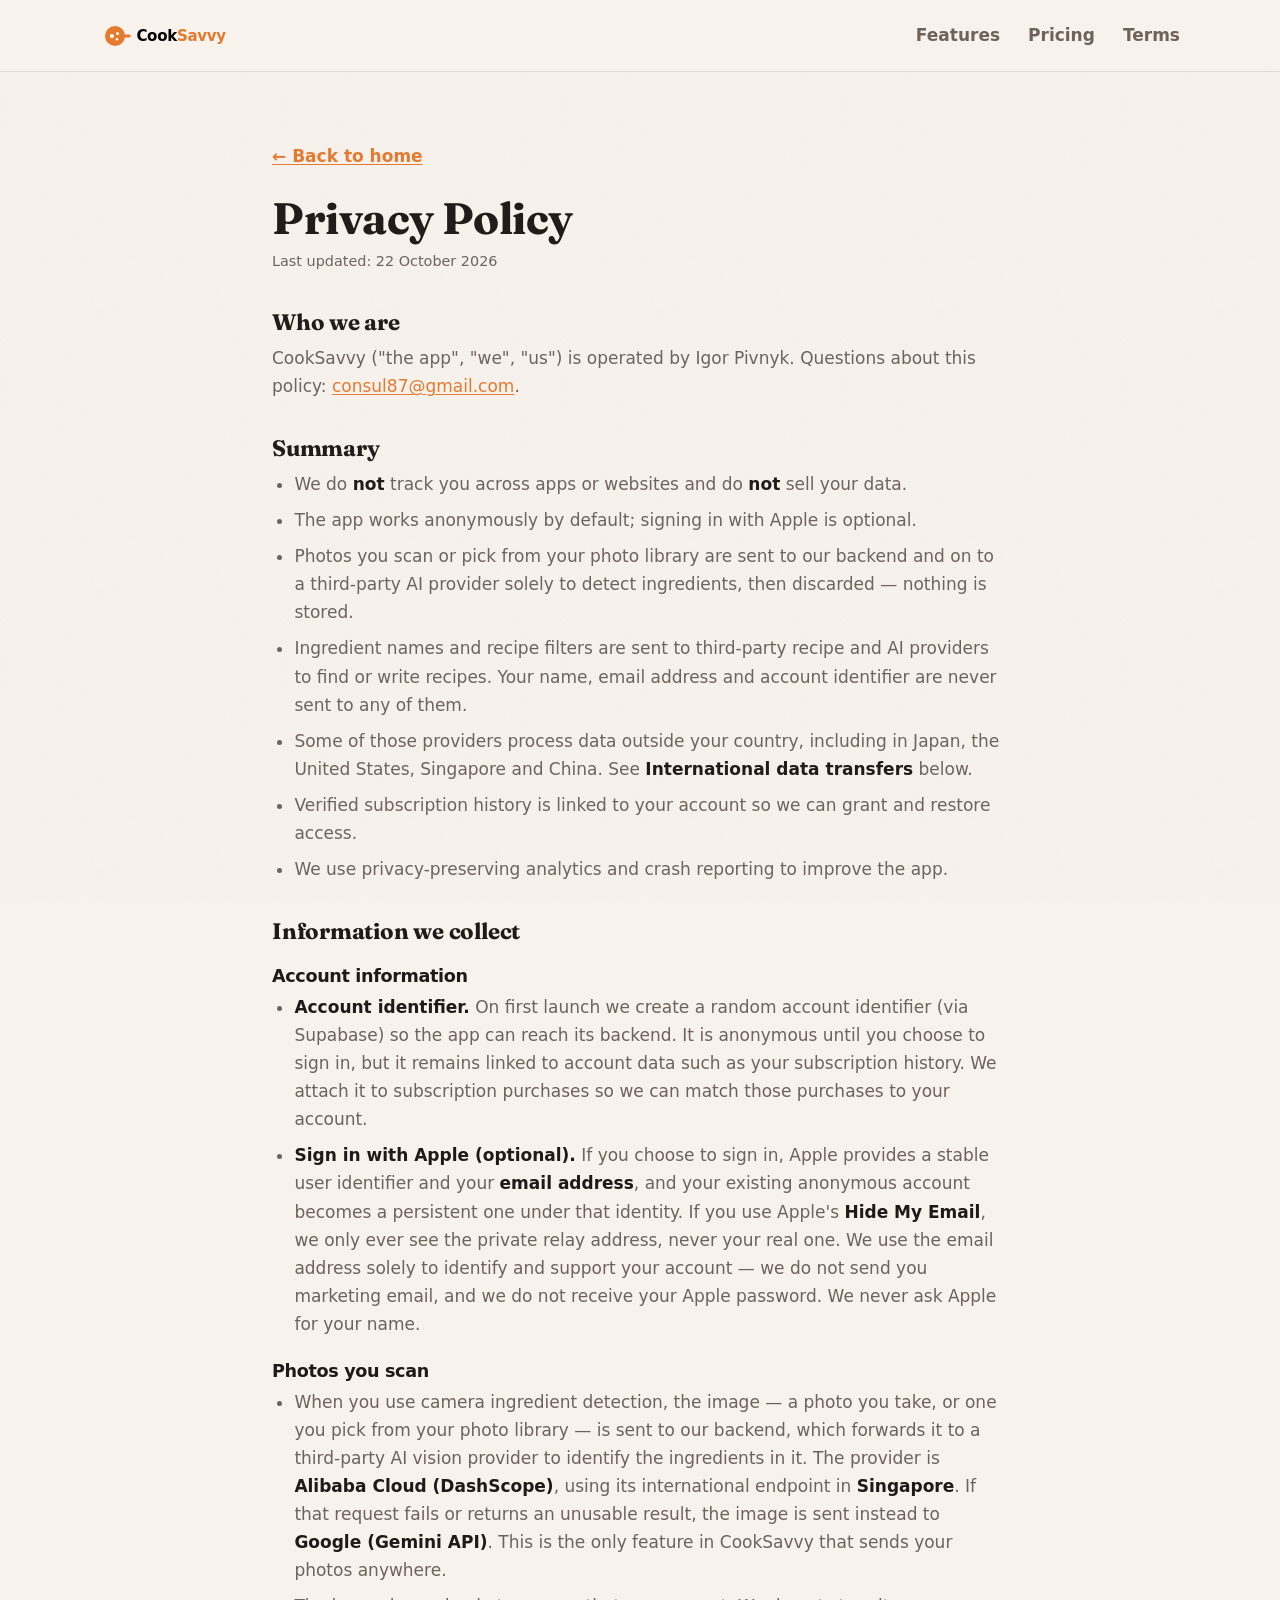
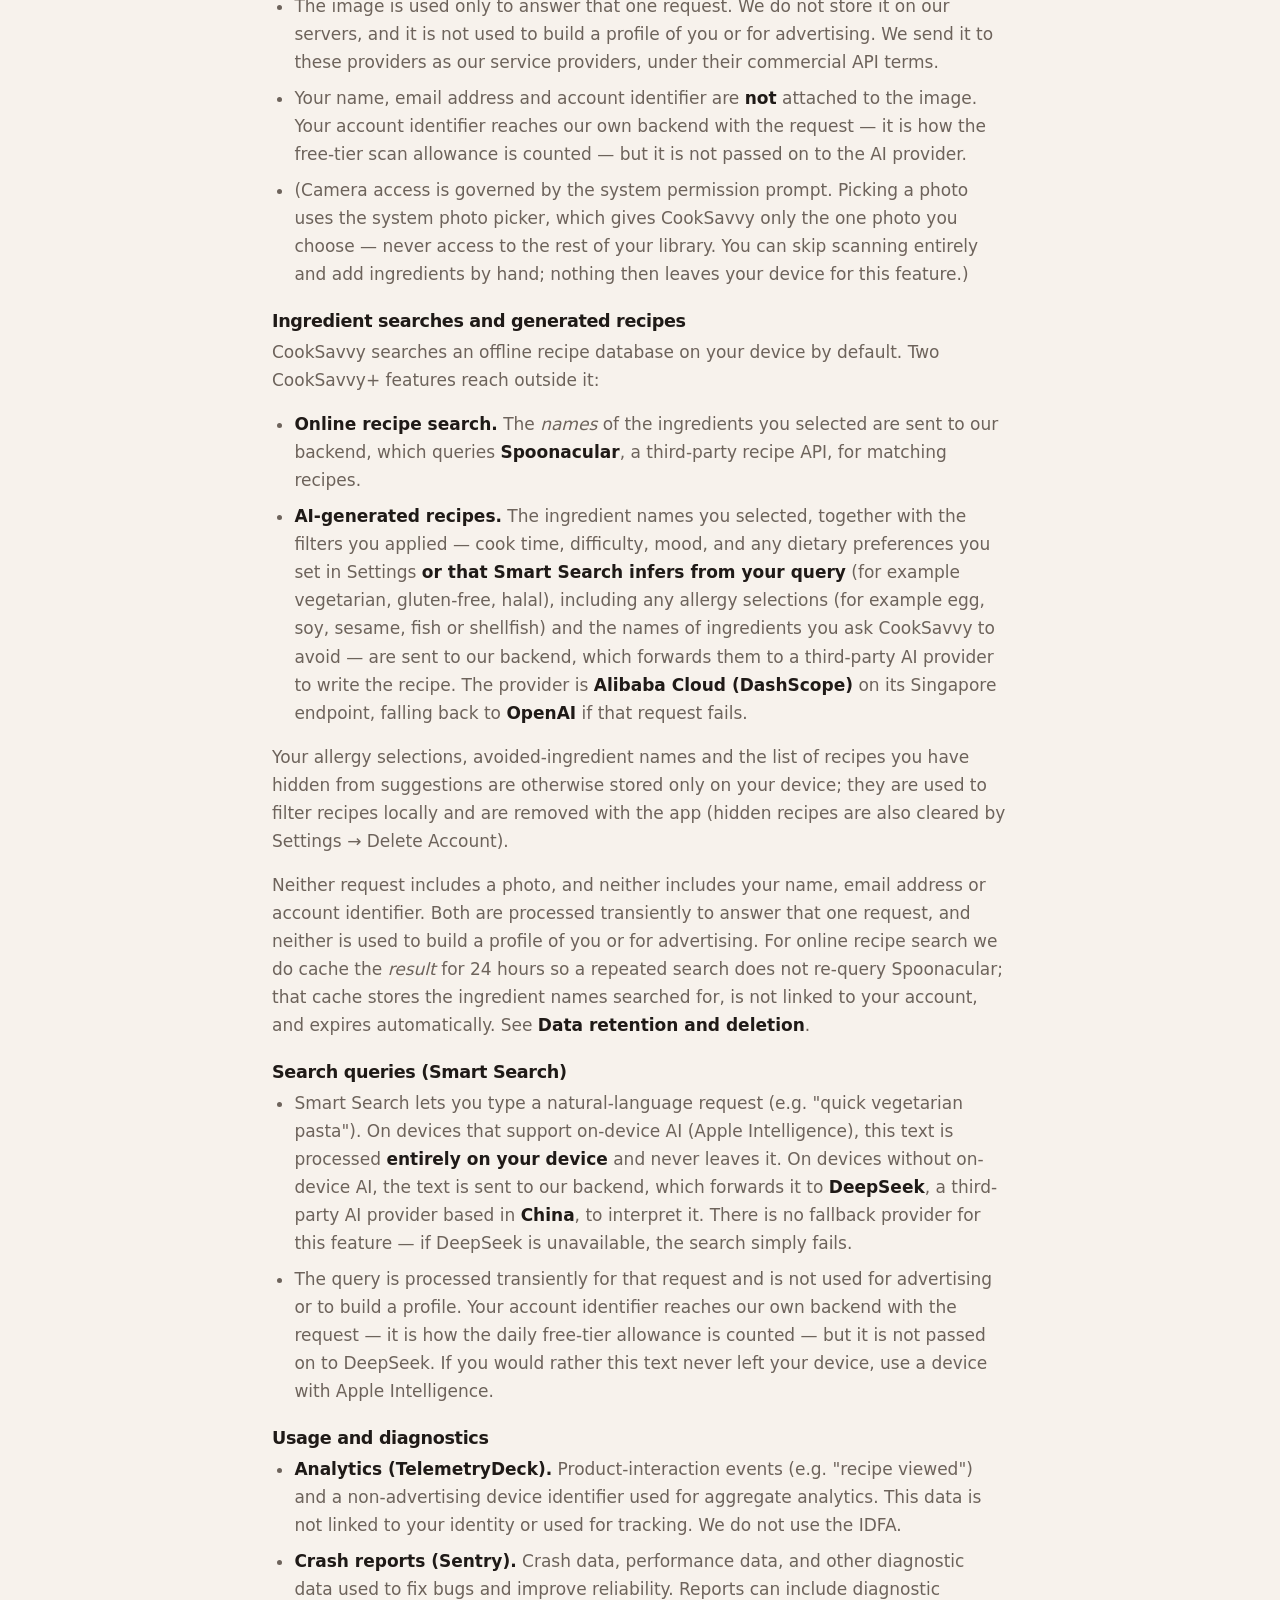
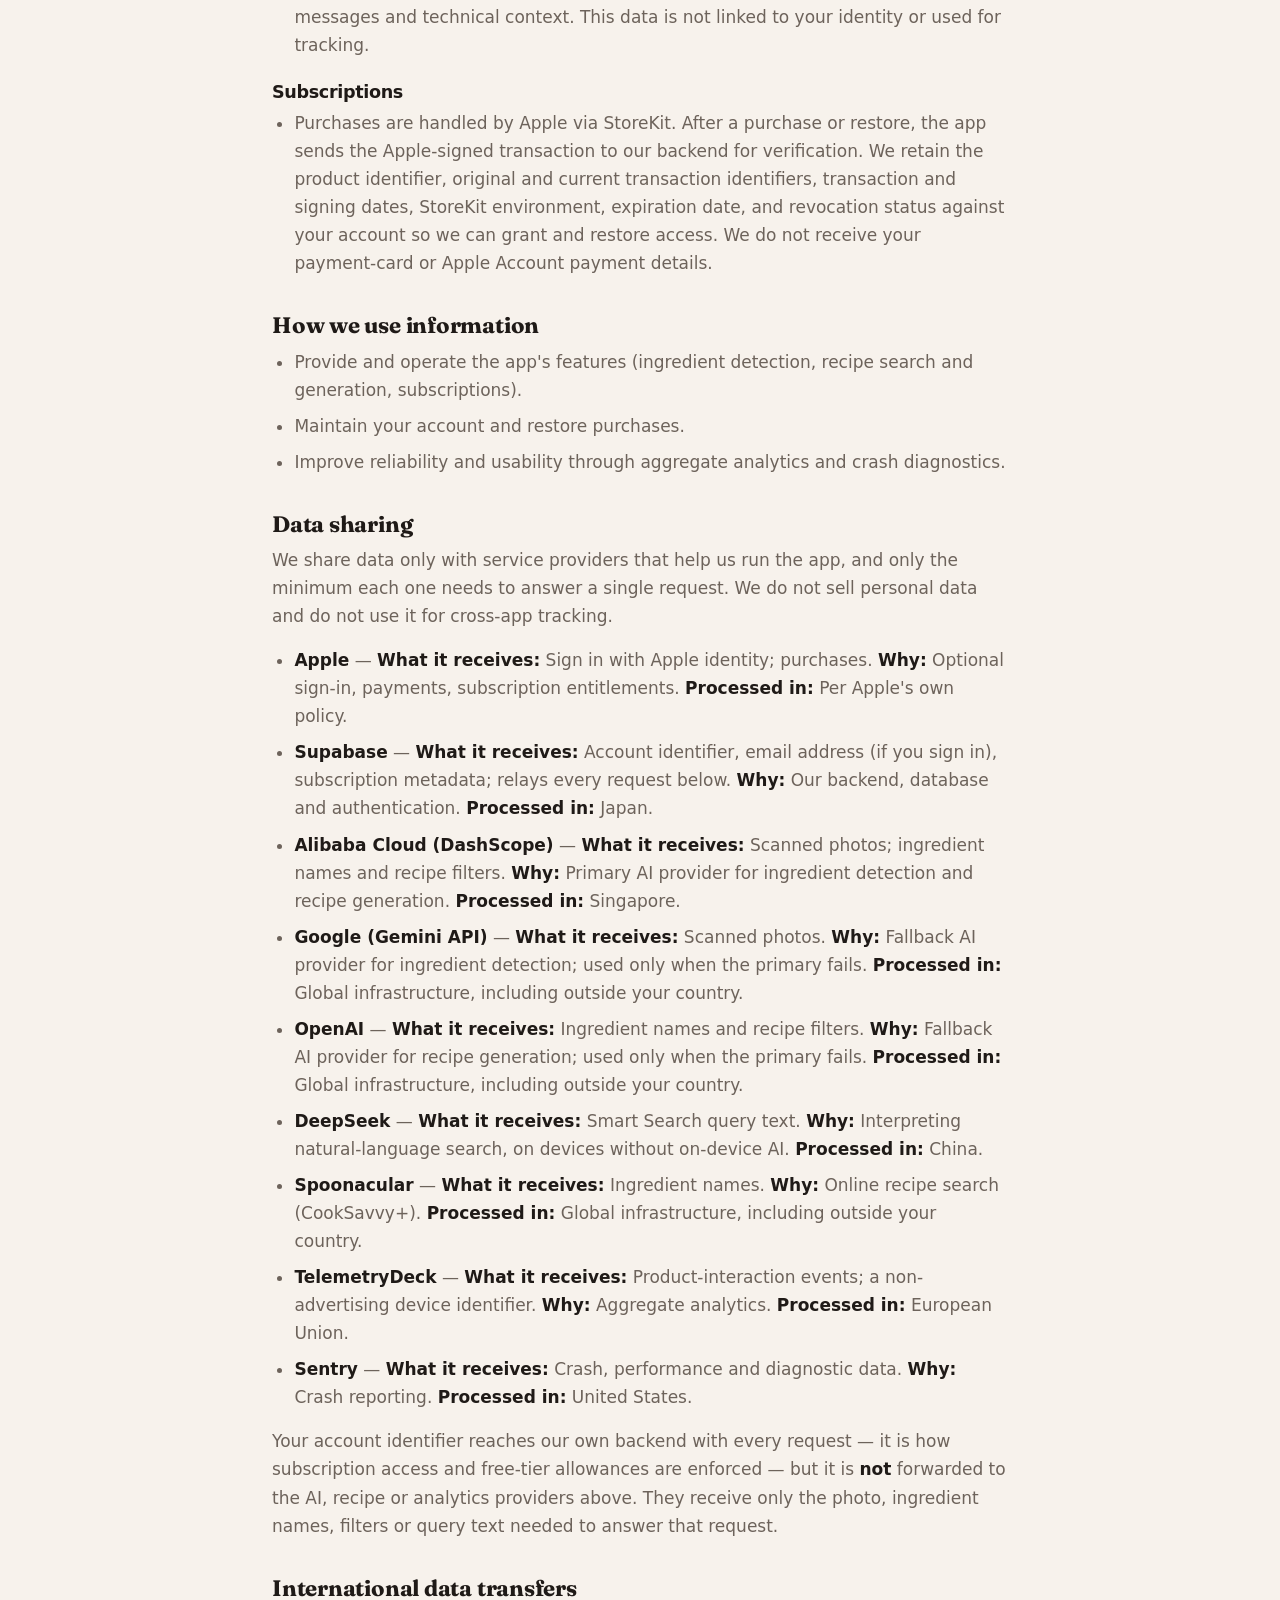
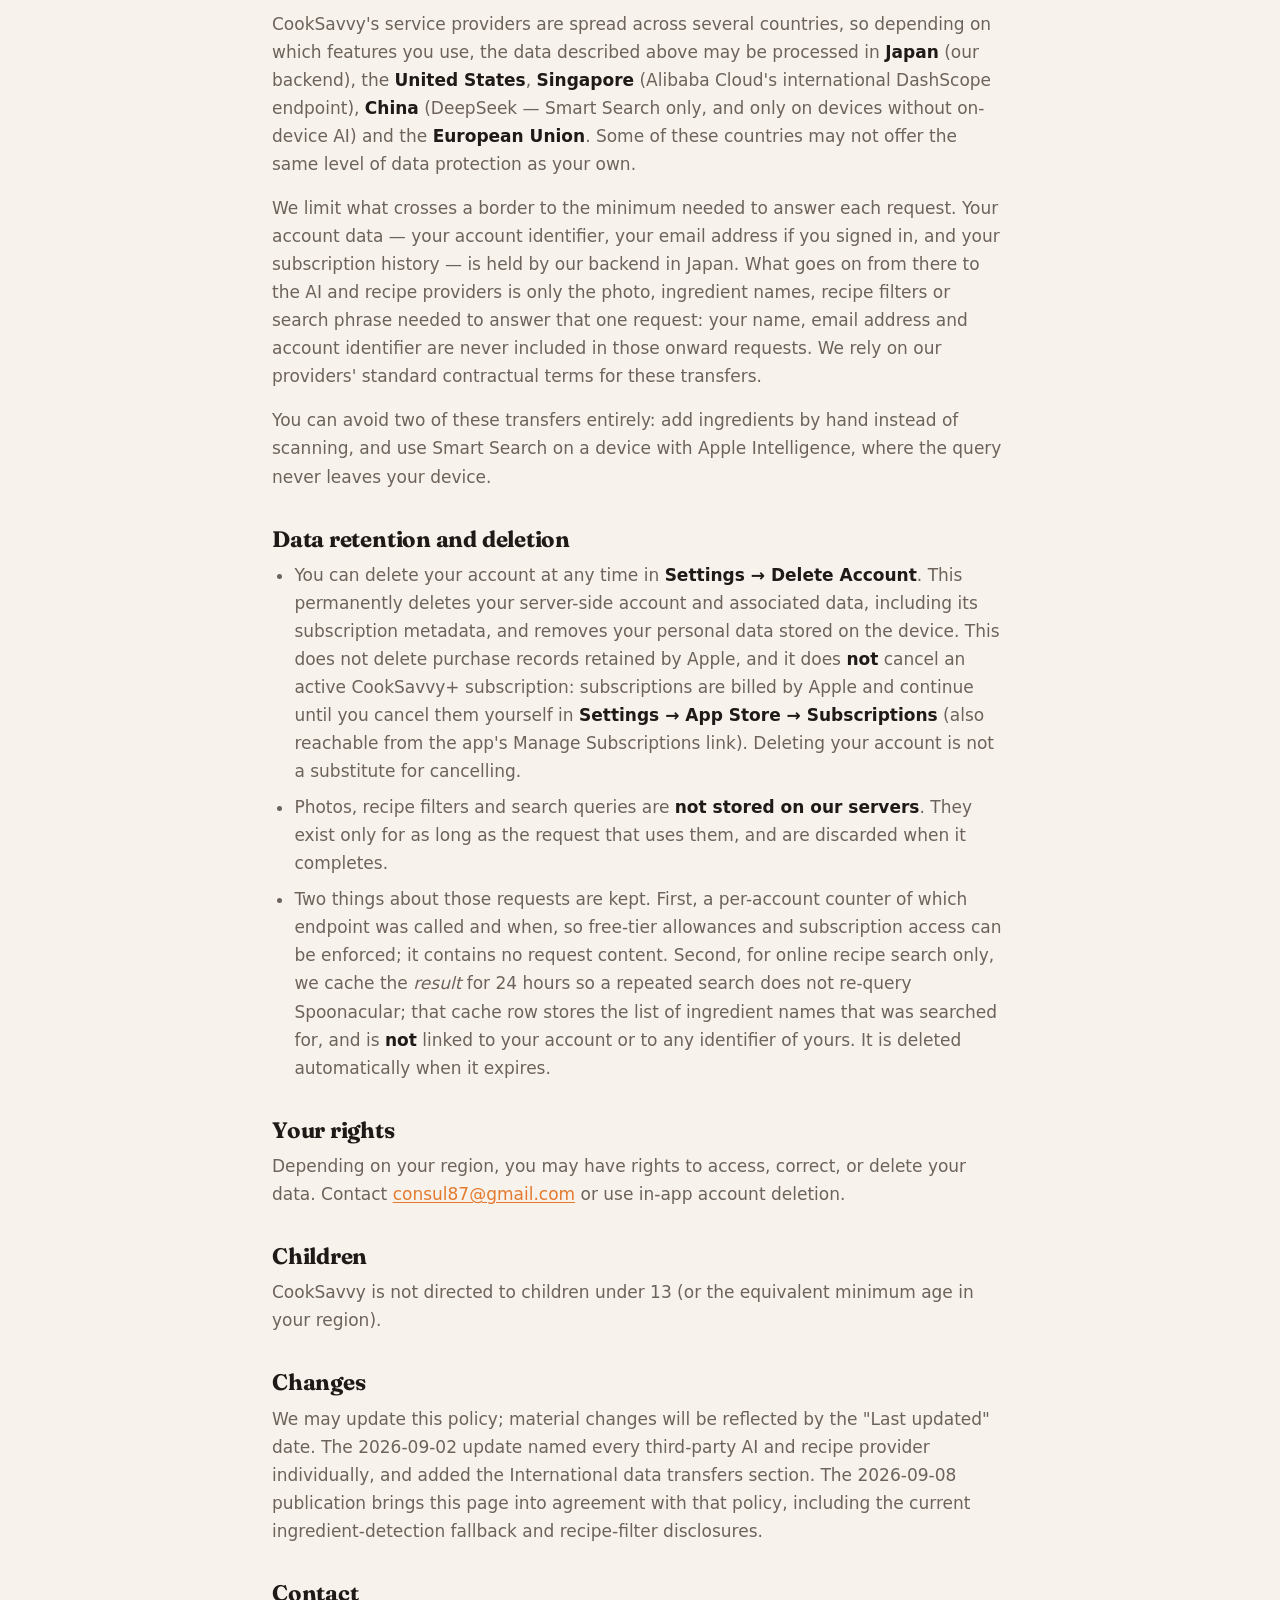
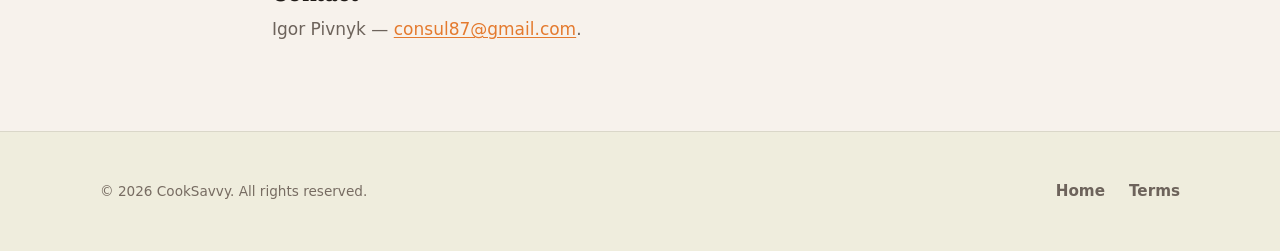
==== privacy.html @ e7f0ef4e "privacy: disclose photos picked from the library for ingredient detection" ====
<!DOCTYPE html>
<html lang="en">
  <head>
    <meta charset="UTF-8" />
    <meta name="viewport" content="width=device-width, initial-scale=1.0" />

    <title>Privacy Policy — CookSavvy</title>
    <meta
      name="description"
      content="How CookSavvy handles your data: no cross-app tracking, no selling data, anonymous by default."
    />
    <meta name="theme-color" content="#E47A2E" />
    <meta name="robots" content="index, follow" />

    <link rel="icon" type="image/svg+xml" href="assets/favicon.svg" />
    <link rel="apple-touch-icon" href="assets/favicon.svg" />

    <link rel="preconnect" href="https://fonts.googleapis.com" />
    <link rel="preconnect" href="https://fonts.gstatic.com" crossorigin />
    <link
      rel="stylesheet"
      href="https://fonts.googleapis.com/css2?family=Fraunces:opsz,wght@9..144,600&display=swap"
    />

    <link rel="stylesheet" href="css/reset.css" />
    <link rel="stylesheet" href="css/styles.css" />
  </head>

  <body>
    <a class="skip-link" href="#main">Skip to content</a>

    <header class="site-header">
      <nav class="nav container" aria-label="Primary">
        <a class="nav__logo" href="index.html" aria-label="CookSavvy home">
          <img src="assets/logo.svg" alt="CookSavvy" width="220" height="48" />
        </a>
        <div class="nav__menu">
          <ul class="nav__links">
            <li><a href="index.html#features">Features</a></li>
            <li><a href="index.html#pricing">Pricing</a></li>
            <li><a href="terms.html">Terms</a></li>
          </ul>
        </div>
      </nav>
    </header>

    <main id="main" class="legal section">
      <div class="container">
        <article class="legal__inner">
          <a class="legal__back" href="index.html">&larr; Back to home</a>

          <h1>Privacy Policy</h1>
          <p class="legal__updated">Last updated: 22 October 2026</p>

          <h2>Who we are</h2>

          <p>
            CookSavvy ("the app", "we", "us") is operated by Igor Pivnyk. Questions about this
            policy: <a href="mailto:consul87@gmail.com">consul87@gmail.com</a>.
          </p>

          <h2>Summary</h2>

          <ul>

          <li>
            We do <strong>not</strong> track you across apps or websites and do
            <strong>not</strong> sell your data.
          </li>

          <li>
            The app works anonymously by default; signing in with Apple is optional.
          </li>

          <li>
            Photos you scan or pick from your photo library are sent to our backend and on to a third-party AI provider solely
            to detect ingredients, then discarded — nothing is stored.
          </li>

          <li>
            Ingredient names and recipe filters are sent to third-party recipe and AI providers
            to find or write recipes. Your name, email address and account identifier are never
            sent to any of them.
          </li>

          <li>
            Some of those providers process data outside your country, including in Japan, the
            United States, Singapore and China. See <strong>International data
            transfers</strong> below.
          </li>

          <li>
            Verified subscription history is linked to your account so we can grant and restore
            access.
          </li>

          <li>
            We use privacy-preserving analytics and crash reporting to improve the app.
          </li>

          </ul>

          <h2>Information we collect</h2>

          <h3>Account information</h3>

          <ul>

          <li>
            <strong>Account identifier.</strong> On first launch we create a random account
            identifier (via Supabase) so the app can reach its backend. It is anonymous until
            you choose to sign in, but it remains linked to account data such as your
            subscription history. We attach it to subscription purchases so we can match those
            purchases to your account.
          </li>

          <li>
            <strong>Sign in with Apple (optional).</strong> If you choose to sign in, Apple
            provides a stable user identifier and your <strong>email address</strong>, and your
            existing anonymous account becomes a persistent one under that identity. If you use
            Apple's <strong>Hide My Email</strong>, we only ever see the private relay address,
            never your real one. We use the email address solely to identify and support your
            account — we do not send you marketing email, and we do not receive your Apple
            password. We never ask Apple for your name.
          </li>

          </ul>

          <h3>Photos you scan</h3>

          <ul>

          <li>
            When you use camera ingredient detection, the image &mdash; a photo you take, or one
            you pick from your photo library &mdash; is sent to our backend,
            which forwards it to a third-party AI vision provider to identify the ingredients in
            it. The provider is <strong>Alibaba Cloud (DashScope)</strong>, using its
            international endpoint in <strong>Singapore</strong>. If that request fails or
            returns an unusable result, the image is sent instead to <strong>Google (Gemini
            API)</strong>. This is the only feature in CookSavvy that sends your photos
            anywhere.
          </li>

          <li>
            The image is used only to answer that one request. We do not store it on our
            servers, and it is not used to build a profile of you or for advertising. We send it
            to these providers as our service providers, under their commercial API terms.
          </li>

          <li>
            Your name, email address and account identifier are <strong>not</strong> attached to
            the image. Your account identifier reaches our own backend with the request — it is
            how the free-tier scan allowance is counted — but it is not passed on to the AI
            provider.
          </li>

          <li>
            (Camera access is governed by the system permission prompt. Picking a photo uses the
            system photo picker, which gives CookSavvy only the one photo you choose &mdash; never
            access to the rest of your library. You can skip
            scanning entirely and add ingredients by hand; nothing then leaves your device for
            this feature.)
          </li>

          </ul>

          <h3>Ingredient searches and generated recipes</h3>

          <p>
            CookSavvy searches an offline recipe database on your device by default. Two
            CookSavvy+ features reach outside it:
          </p>

          <ul>

          <li>
            <strong>Online recipe search.</strong> The <em>names</em> of the ingredients you
            selected are sent to our backend, which queries <strong>Spoonacular</strong>, a
            third-party recipe API, for matching recipes.
          </li>

          <li>
            <strong>AI-generated recipes.</strong> The ingredient names you selected, together
            with the filters you applied — cook time, difficulty, mood, and any dietary
            preferences you set in Settings <strong>or that Smart Search infers from your
            query</strong> (for example vegetarian, gluten-free, halal), including any allergy
            selections (for example egg, soy, sesame, fish or shellfish) and the names of
            ingredients you ask CookSavvy to avoid — are sent to our backend, which forwards them
            to a third-party AI provider to write the recipe. The provider is <strong>Alibaba
            Cloud (DashScope)</strong> on its Singapore endpoint, falling back to
            <strong>OpenAI</strong> if that request fails.
          </li>

          </ul>

          <p>
            Your allergy selections, avoided-ingredient names and the list of recipes you have
            hidden from suggestions are otherwise stored only on your device; they are used to
            filter recipes locally and are removed with the app (hidden recipes are also cleared
            by Settings → Delete Account).
          </p>

          <p>
            Neither request includes a photo, and neither includes your name, email address or
            account identifier. Both are processed transiently to answer that one request, and
            neither is used to build a profile of you or for advertising. For online recipe
            search we do cache the <em>result</em> for 24 hours so a repeated search does not
            re-query Spoonacular; that cache stores the ingredient names searched for, is not
            linked to your account, and expires automatically. See <strong>Data retention and
            deletion</strong>.
          </p>

          <h3>Search queries (Smart Search)</h3>

          <ul>

          <li>
            Smart Search lets you type a natural-language request (e.g. "quick vegetarian
            pasta"). On devices that support on-device AI (Apple Intelligence), this text is
            processed <strong>entirely on your device</strong> and never leaves it. On devices
            without on-device AI, the text is sent to our backend, which forwards it to
            <strong>DeepSeek</strong>, a third-party AI provider based in
            <strong>China</strong>, to interpret it. There is no fallback provider for this
            feature — if DeepSeek is unavailable, the search simply fails.
          </li>

          <li>
            The query is processed transiently for that request and is not used for advertising
            or to build a profile. Your account identifier reaches our own backend with the
            request — it is how the daily free-tier allowance is counted — but it is not passed
            on to DeepSeek. If you would rather this text never left your device, use a device
            with Apple Intelligence.
          </li>

          </ul>

          <h3>Usage and diagnostics</h3>

          <ul>

          <li>
            <strong>Analytics (TelemetryDeck).</strong> Product-interaction events (e.g. "recipe
            viewed") and a non-advertising device identifier used for aggregate analytics. This
            data is not linked to your identity or used for tracking. We do not use the IDFA.
          </li>

          <li>
            <strong>Crash reports (Sentry).</strong> Crash data, performance data, and other
            diagnostic data used to fix bugs and improve reliability. Reports can include
            diagnostic messages and technical context. This data is not linked to your identity
            or used for tracking.
          </li>

          </ul>

          <h3>Subscriptions</h3>

          <ul>

          <li>
            Purchases are handled by Apple via StoreKit. After a purchase or restore, the app
            sends the Apple-signed transaction to our backend for verification. We retain the
            product identifier, original and current transaction identifiers, transaction and
            signing dates, StoreKit environment, expiration date, and revocation status against
            your account so we can grant and restore access. We do not receive your payment-card
            or Apple Account payment details.
          </li>

          </ul>

          <h2>How we use information</h2>

          <ul>

          <li>
            Provide and operate the app's features (ingredient detection, recipe search and
            generation, subscriptions).
          </li>

          <li>
            Maintain your account and restore purchases.
          </li>

          <li>
            Improve reliability and usability through aggregate analytics and crash diagnostics.
          </li>

          </ul>

          <h2>Data sharing</h2>

          <p>
            We share data only with service providers that help us run the app, and only the
            minimum each one needs to answer a single request. We do not sell personal data and
            do not use it for cross-app tracking.
          </p>

          <ul>

          <li>
            <strong>Apple</strong> — <strong>What it receives:</strong> Sign in with Apple
            identity; purchases. <strong>Why:</strong> Optional sign-in, payments, subscription
            entitlements. <strong>Processed in:</strong> Per Apple's own policy.
          </li>

          <li>
            <strong>Supabase</strong> — <strong>What it receives:</strong> Account identifier,
            email address (if you sign in), subscription metadata; relays every request below.
            <strong>Why:</strong> Our backend, database and authentication. <strong>Processed
            in:</strong> Japan.
          </li>

          <li>
            <strong>Alibaba Cloud (DashScope)</strong> — <strong>What it receives:</strong>
            Scanned photos; ingredient names and recipe filters. <strong>Why:</strong> Primary
            AI provider for ingredient detection and recipe generation. <strong>Processed
            in:</strong> Singapore.
          </li>

          <li>
            <strong>Google (Gemini API)</strong> — <strong>What it receives:</strong> Scanned
            photos. <strong>Why:</strong> Fallback AI provider for ingredient detection; used
            only when the primary fails. <strong>Processed in:</strong> Global infrastructure,
            including outside your country.
          </li>

          <li>
            <strong>OpenAI</strong> — <strong>What it receives:</strong> Ingredient names and
            recipe filters. <strong>Why:</strong> Fallback AI provider for recipe generation;
            used only when the primary fails. <strong>Processed in:</strong> Global
            infrastructure, including outside your country.
          </li>

          <li>
            <strong>DeepSeek</strong> — <strong>What it receives:</strong> Smart Search query
            text. <strong>Why:</strong> Interpreting natural-language search, on devices without
            on-device AI. <strong>Processed in:</strong> China.
          </li>

          <li>
            <strong>Spoonacular</strong> — <strong>What it receives:</strong> Ingredient names.
            <strong>Why:</strong> Online recipe search (CookSavvy+). <strong>Processed
            in:</strong> Global infrastructure, including outside your country.
          </li>

          <li>
            <strong>TelemetryDeck</strong> — <strong>What it receives:</strong>
            Product-interaction events; a non-advertising device identifier.
            <strong>Why:</strong> Aggregate analytics. <strong>Processed in:</strong> European
            Union.
          </li>

          <li>
            <strong>Sentry</strong> — <strong>What it receives:</strong> Crash, performance and
            diagnostic data. <strong>Why:</strong> Crash reporting. <strong>Processed
            in:</strong> United States.
          </li>

          </ul>

          <p>
            Your account identifier reaches our own backend with every request — it is how
            subscription access and free-tier allowances are enforced — but it is
            <strong>not</strong> forwarded to the AI, recipe or analytics providers above. They
            receive only the photo, ingredient names, filters or query text needed to answer
            that request.
          </p>

          <h2>International data transfers</h2>

          <p>
            CookSavvy's service providers are spread across several countries, so depending on
            which features you use, the data described above may be processed in
            <strong>Japan</strong> (our backend), the <strong>United States</strong>,
            <strong>Singapore</strong> (Alibaba Cloud's international DashScope endpoint),
            <strong>China</strong> (DeepSeek — Smart Search only, and only on devices without
            on-device AI) and the <strong>European Union</strong>. Some of these countries may
            not offer the same level of data protection as your own.
          </p>

          <p>
            We limit what crosses a border to the minimum needed to answer each request. Your
            account data — your account identifier, your email address if you signed in, and
            your subscription history — is held by our backend in Japan. What goes on from there
            to the AI and recipe providers is only the photo, ingredient names, recipe filters
            or search phrase needed to answer that one request: your name, email address and
            account identifier are never included in those onward requests. We rely on our
            providers' standard contractual terms for these transfers.
          </p>

          <p>
            You can avoid two of these transfers entirely: add ingredients by hand instead of
            scanning, and use Smart Search on a device with Apple Intelligence, where the query
            never leaves your device.
          </p>

          <h2>Data retention and deletion</h2>

          <ul>

          <li>
            You can delete your account at any time in <strong>Settings → Delete
            Account</strong>. This permanently deletes your server-side account and associated
            data, including its subscription metadata, and removes your personal data stored on
            the device. This does not delete purchase records retained by Apple, and it does
            <strong>not</strong> cancel an active CookSavvy+ subscription: subscriptions are
            billed by Apple and continue until you cancel them yourself in <strong>Settings →
            App Store → Subscriptions</strong> (also reachable from the app's Manage
            Subscriptions link). Deleting your account is not a substitute for cancelling.
          </li>

          <li>
            Photos, recipe filters and search queries are <strong>not stored on our
            servers</strong>. They exist only for as long as the request that uses them, and are
            discarded when it completes.
          </li>

          <li>
            Two things about those requests are kept. First, a per-account counter of which
            endpoint was called and when, so free-tier allowances and subscription access can be
            enforced; it contains no request content. Second, for online recipe search only, we
            cache the <em>result</em> for 24 hours so a repeated search does not re-query
            Spoonacular; that cache row stores the list of ingredient names that was searched
            for, and is <strong>not</strong> linked to your account or to any identifier of
            yours. It is deleted automatically when it expires.
          </li>

          </ul>

          <h2>Your rights</h2>

          <p>
            Depending on your region, you may have rights to access, correct, or delete your
            data. Contact <a href="mailto:consul87@gmail.com">consul87@gmail.com</a> or use
            in-app account deletion.
          </p>

          <h2>Children</h2>

          <p>
            CookSavvy is not directed to children under 13 (or the equivalent minimum age in
            your region).
          </p>

          <h2>Changes</h2>

          <p>
            We may update this policy; material changes will be reflected by the "Last updated"
            date. The 2026-09-02 update named every third-party AI and recipe provider
            individually, and added the International data transfers section. The 2026-09-08
            publication brings this page into agreement with that policy, including the current
            ingredient-detection fallback and recipe-filter disclosures.
          </p>

          <h2>Contact</h2>

          <p>
            Igor Pivnyk — <a href="mailto:consul87@gmail.com">consul87@gmail.com</a>.
          </p>
        </article>
      </div>
    </main>

    <footer class="site-footer">
      <div class="container">
        <div class="footer__bottom" style="margin-top: 0; padding-top: 0; border: 0;">
          <p>&copy; <span id="year">2026</span> CookSavvy. All rights reserved.</p>
          <nav class="footer__links" aria-label="Footer">
            <a href="index.html">Home</a>
            <a href="terms.html">Terms</a>
          </nav>
        </div>
      </div>
    </footer>

    <script src="js/main.js" defer></script>
  </body>
</html>
---- css/styles.css ----
/* ==========================================================================
   styles.css — CookSavvy landing page
   Design tokens mirror the iOS app's Theme/AppTheme.swift so the site feels
   like a natural extension of the product. Mobile-first, system-font, no deps.
   ========================================================================== */

/* --------------------------------------------------------------------------
   1. Design tokens — light theme (warm parchment + burnt-orange accent)
   -------------------------------------------------------------------------- */
:root {
  /* Surfaces */
  --bg: #f7f2ec;
  --surface: #efeddd;
  --surface-light: #e6dbcf;
  --card: #fffcf8;

  /* Accents (semantic, taken from the app) */
  --accent: #e47a2e;
  --accent-strong: #d96b1f;
  --mint: #2f9f88;
  --rose: #d96078;
  --lavender: #7f68d9;
  --sky: #4b8ef6;
  --gold: #d7a642;

  /* Text */
  --text: #1f1a17;
  --text-secondary: #6d635b;
  --text-tertiary: #776c62; /* darkened from #a09488 to meet WCAG AA (4.6:1) */
  --divider: rgba(31, 26, 23, 0.1);

  /* Soft accent washes (≈15% opacity, used for chips/icon tiles) */
  --accent-soft: rgba(228, 122, 46, 0.14);
  --mint-soft: rgba(47, 159, 136, 0.14);
  --rose-soft: rgba(217, 96, 120, 0.14);
  --lavender-soft: rgba(127, 104, 217, 0.14);
  --sky-soft: rgba(75, 142, 246, 0.14);
  --gold-soft: rgba(215, 166, 66, 0.16);

  /* Shape */
  --r-sm: 12px;
  --r-md: 16px;
  --r-lg: 20px;
  --r-xl: 24px;
  --r-pill: 32px;

  /* Elevation — soft, warm shadows echoing the app's .neonGlow feel */
  --shadow-sm: 0 1px 3px rgba(31, 26, 23, 0.06), 0 4px 12px rgba(31, 26, 23, 0.05);
  --shadow-md: 0 8px 30px rgba(31, 26, 23, 0.08);
  --shadow-accent: 0 10px 30px rgba(228, 122, 46, 0.35);

  /* Layout rhythm */
  --page-padding: 20px;
  --max-width: 1120px;
  --header-height: 72px;

  /* Typography
     --font:         system rounded stack (UI + body) to match the iOS app
     --font-display: Fraunces, a warm editorial serif, for big headings — gives
                     the page personality the system font can't, while body/UI
                     stay native-feeling. Falls back to a serif if it fails to load. */
  --font: ui-rounded, "SF Pro Rounded", system-ui, -apple-system, "Segoe UI",
    Roboto, Helvetica, Arial, sans-serif;
  --font-display: "Fraunces", "Iowan Old Style", Georgia, "Times New Roman", serif;
}

/* --------------------------------------------------------------------------
   2. Design tokens — dark theme (deep navy-charcoal, vivid orange)
   -------------------------------------------------------------------------- */
@media (prefers-color-scheme: dark) {
  :root {
    --bg: #0f0f17;
    --surface: #1c1c26;
    --surface-light: #292936;
    --card: #21212e;

    --accent: #ff8c33;
    --accent-strong: #ff9d4f;
    --mint: #4dd9b8;
    --rose: #f2597f;
    --lavender: #a680f2;
    --sky: #59a6ff;
    --gold: #ffd14d;

    --text: #ffffff;
    --text-secondary: rgba(255, 255, 255, 0.65);
    --text-tertiary: rgba(255, 255, 255, 0.5); /* raised from .35 to meet WCAG AA */
    --divider: rgba(255, 255, 255, 0.08);

    --accent-soft: rgba(255, 140, 51, 0.16);
    --mint-soft: rgba(77, 217, 184, 0.16);
    --rose-soft: rgba(242, 89, 127, 0.16);
    --lavender-soft: rgba(166, 128, 242, 0.16);
    --sky-soft: rgba(89, 166, 255, 0.16);
    --gold-soft: rgba(255, 209, 77, 0.16);

    --shadow-sm: 0 1px 3px rgba(0, 0, 0, 0.4), 0 4px 12px rgba(0, 0, 0, 0.3);
    --shadow-md: 0 8px 30px rgba(0, 0, 0, 0.45);
    --shadow-accent: 0 10px 30px rgba(255, 140, 51, 0.3);
  }
}

/* --------------------------------------------------------------------------
   3. Base
   -------------------------------------------------------------------------- */
html {
  scroll-behavior: smooth;
  /* offset anchor targets so they aren't hidden behind the sticky header */
  scroll-padding-top: calc(var(--header-height) + 16px);
}

body {
  font-family: var(--font);
  background-color: var(--bg);
  color: var(--text);
  font-size: 1.0625rem;
}

/* Subtle film-grain overlay for tactile depth — sits above backgrounds, never
   intercepts clicks. Inline SVG feTurbulence keeps it asset-free. */
body::after {
  content: "";
  position: fixed;
  inset: 0;
  z-index: 1;
  pointer-events: none;
  opacity: 0.035;
  background-image: url("data:image/svg+xml,%3Csvg xmlns='http://www.w3.org/2000/svg' width='140' height='140'%3E%3Cfilter id='n'%3E%3CfeTurbulence type='fractalNoise' baseFrequency='0.8' numOctaves='2' stitchTiles='stitch'/%3E%3C/filter%3E%3Crect width='100%25' height='100%25' filter='url(%23n)'/%3E%3C/svg%3E");
}

@media (prefers-color-scheme: dark) {
  body::after {
    opacity: 0.05; /* grain reads a touch stronger on the dark canvas */
  }
}

/* Shared container */
.container {
  width: 100%;
  max-width: var(--max-width);
  margin-inline: auto;
  padding-inline: var(--page-padding);
}

/* Fluid section rhythm */
.section {
  padding-block: clamp(3.5rem, 8vw, 6.5rem);
}

.section__head {
  max-width: 42rem;
  margin-inline: auto;
  margin-bottom: clamp(2rem, 5vw, 3.5rem);
  text-align: center;
}

.eyebrow {
  display: inline-block;
  font-size: 0.8125rem;
  font-weight: 700;
  letter-spacing: 0.08em;
  text-transform: uppercase;
  color: var(--accent);
  margin-bottom: 0.75rem;
}

/* Headings — fluid type via clamp() */
h1,
h2,
h3 {
  line-height: 1.1;
  font-weight: 700;
}

/* Display headings use Fraunces; the serif needs looser tracking than the sans */
h1,
h2 {
  font-family: var(--font-display);
  letter-spacing: -0.01em;
}

h3 {
  letter-spacing: -0.02em;
  font-size: 1.25rem;
}

h2 {
  font-size: clamp(1.75rem, 4vw, 2.6rem);
}

.lead {
  color: var(--text-secondary);
  font-size: clamp(1.0625rem, 2vw, 1.25rem);
  line-height: 1.55;
}

/* Accessible visible focus for keyboard users */
:focus-visible {
  outline: 3px solid var(--accent);
  outline-offset: 3px;
  border-radius: 6px;
}

/* Screen-reader-only utility */
.visually-hidden {
  position: absolute;
  width: 1px;
  height: 1px;
  padding: 0;
  margin: -1px;
  overflow: hidden;
  clip: rect(0, 0, 0, 0);
  white-space: nowrap;
  border: 0;
}

/* Skip link */
.skip-link {
  position: absolute;
  left: 50%;
  top: 0;
  transform: translate(-50%, -120%);
  background: var(--accent);
  color: #fff;
  padding: 0.6rem 1.1rem;
  border-radius: 0 0 var(--r-sm) var(--r-sm);
  font-weight: 600;
  z-index: 100;
  transition: transform 0.2s ease;
}

.skip-link:focus {
  transform: translate(-50%, 0);
}

/* --------------------------------------------------------------------------
   4. Buttons & badges
   -------------------------------------------------------------------------- */
.btn {
  display: inline-flex;
  align-items: center;
  justify-content: center;
  gap: 0.5rem;
  padding: 0.85rem 1.6rem;
  border-radius: var(--r-pill);
  font-weight: 700;
  font-size: 1rem;
  cursor: pointer;
  border: 1px solid transparent;
  transition: transform 0.15s ease, box-shadow 0.2s ease, background-color 0.2s ease;
}

.btn--primary {
  background: var(--accent);
  color: #fff;
  box-shadow: var(--shadow-accent);
}

.btn--primary:hover {
  background: var(--accent-strong);
  transform: translateY(-2px);
}

.btn--ghost {
  background: transparent;
  color: var(--text);
  border-color: var(--divider);
}

.btn--ghost:hover {
  background: var(--surface);
}

/* App Store badge image link */
.badge-link {
  display: inline-block;
  border-radius: var(--r-md);
  transition: transform 0.15s ease, box-shadow 0.2s ease;
}

.badge-link:hover {
  transform: translateY(-2px);
  box-shadow: var(--shadow-md);
}

.badge-link img {
  height: 52px;
  width: auto;
}

/* --------------------------------------------------------------------------
   5. Header / navigation
   -------------------------------------------------------------------------- */
.site-header {
  position: sticky;
  top: 0;
  z-index: 50;
  height: var(--header-height);
  display: flex;
  align-items: center;
  background: color-mix(in srgb, var(--bg) 82%, transparent);
  backdrop-filter: saturate(180%) blur(14px);
  -webkit-backdrop-filter: saturate(180%) blur(14px);
  border-bottom: 1px solid var(--divider);
}

.nav {
  display: flex;
  align-items: center;
  justify-content: space-between;
  width: 100%;
  gap: 1rem;
}

.nav__logo {
  display: inline-flex;
  align-items: center;
  color: var(--text);
}

.nav__logo img {
  height: 30px;
  width: auto;
}

/* Desktop: links + CTA sit on one row, pushed to the right by the nav's
   space-between. The mobile media query below overrides this to a dropdown. */
.nav__menu {
  display: flex;
  align-items: center;
  gap: 1.75rem;
}

.nav__links {
  display: flex;
  align-items: center;
  gap: 1.75rem;
}

.nav__links a {
  font-weight: 600;
  color: var(--text-secondary);
  transition: color 0.15s ease;
}

.nav__links a:hover {
  color: var(--text);
}

.nav__cta .badge-link img {
  height: 40px;
}

/* Hamburger toggle — hidden on desktop */
.nav__toggle {
  display: none;
  background: transparent;
  border: 0;
  padding: 0.5rem;
  cursor: pointer;
  color: var(--text);
}

.nav__toggle svg {
  width: 26px;
  height: 26px;
}

/* --------------------------------------------------------------------------
   6. Hero
   -------------------------------------------------------------------------- */
.hero {
  position: relative;
  overflow: hidden;
  padding-block: clamp(3rem, 9vw, 6rem);
}

/* warm radial glow behind the hero */
.hero::before {
  content: "";
  position: absolute;
  inset: 0;
  background:
    radial-gradient(60% 50% at 80% 0%, var(--accent-soft), transparent 70%),
    radial-gradient(50% 50% at 0% 30%, var(--mint-soft), transparent 70%);
  pointer-events: none;
}

.hero .container {
  position: relative;
  display: grid;
  grid-template-columns: 1fr;
  gap: clamp(2.5rem, 6vw, 4rem);
  align-items: center;
}

.hero__title {
  font-size: clamp(2.5rem, 7vw, 4.25rem);
}

.hero__title .accent {
  color: var(--accent);
  font-style: italic; /* Fraunces italic adds an editorial flourish on "Decided." */
}

.hero__lead {
  margin-top: 1.25rem;
  max-width: 34rem;
}

.hero__actions {
  margin-top: 2rem;
  display: flex;
  flex-wrap: wrap;
  align-items: center;
  gap: 1rem;
}

.hero__note {
  margin-top: 1rem;
  font-size: 0.9rem;
  color: var(--text-tertiary);
}

/* Phone mockup — drawn entirely in CSS/markup, no image asset needed */
.hero__media {
  display: flex;
  justify-content: center;
}

.phone {
  position: relative;
  width: min(280px, 78vw);
  aspect-ratio: 9 / 19;
  background: var(--card);
  border-radius: 44px;
  padding: 14px;
  box-shadow: var(--shadow-md);
  border: 1px solid var(--divider);
}

.phone::before {
  /* notch */
  content: "";
  position: absolute;
  top: 14px;
  left: 50%;
  transform: translateX(-50%);
  width: 38%;
  height: 22px;
  background: var(--text);
  border-radius: 0 0 14px 14px;
  opacity: 0.85;
  z-index: 2;
}

.phone__screen {
  height: 100%;
  border-radius: 32px;
  background: linear-gradient(180deg, var(--surface), var(--bg));
  padding: 1.4rem 1.1rem;
  display: flex;
  flex-direction: column;
  gap: 0.85rem;
  overflow: hidden;
}

.phone__greeting {
  font-size: 0.78rem;
  color: var(--text-secondary);
}

.phone__q {
  font-size: 1.35rem;
  font-weight: 700;
  line-height: 1.15;
}

.chips {
  display: flex;
  flex-wrap: wrap;
  gap: 0.4rem;
  margin-top: 0.2rem;
}

.chip {
  font-size: 0.72rem;
  font-weight: 600;
  padding: 0.32rem 0.6rem;
  border-radius: var(--r-pill);
  background: var(--accent-soft);
  color: var(--accent);
}

.recipe-card {
  margin-top: auto;
  background: var(--card);
  border: 1px solid var(--divider);
  border-radius: var(--r-md);
  padding: 0.8rem;
  box-shadow: var(--shadow-sm);
}

.recipe-card__img {
  height: 64px;
  border-radius: var(--r-sm);
  background: linear-gradient(120deg, var(--accent), var(--gold));
}

.recipe-card__title {
  font-weight: 700;
  font-size: 0.92rem;
  margin-top: 0.55rem;
}

.recipe-card__match {
  font-size: 0.72rem;
  color: var(--mint);
  font-weight: 600;
  margin-top: 0.2rem;
}

/* Phone gets a gentle tilt for an asymmetric, lively hero; straightens on hover */
.phone {
  transform: rotate(-3deg);
  transition: transform 0.4s cubic-bezier(0.22, 1, 0.36, 1);
}

.hero__media:hover .phone {
  transform: rotate(0deg);
}

/* Staggered hero entrance — CSS-only, opt-in via prefers-reduced-motion */
@media (prefers-reduced-motion: no-preference) {
  .hero__copy > *,
  .hero__media {
    opacity: 0;
    animation: hero-rise 0.7s cubic-bezier(0.22, 1, 0.36, 1) forwards;
  }

  .hero__title { animation-delay: 0.05s; }
  .hero__lead { animation-delay: 0.18s; }
  .hero__actions { animation-delay: 0.3s; }
  .hero__note { animation-delay: 0.4s; }
  .hero__media { animation-delay: 0.25s; }
}

@keyframes hero-rise {
  from {
    opacity: 0;
    transform: translateY(22px);
  }
  to {
    opacity: 1;
    transform: translateY(0);
  }
}

/* --------------------------------------------------------------------------
   7. Features grid
   -------------------------------------------------------------------------- */
.features__grid {
  display: grid;
  grid-template-columns: 1fr;
  gap: 1.25rem;
}

.feature {
  background: var(--card);
  border: 1px solid var(--divider);
  border-radius: var(--r-lg);
  padding: 1.6rem;
  box-shadow: var(--shadow-sm);
  transition: transform 0.18s ease, box-shadow 0.2s ease;
}

.feature:hover {
  transform: translateY(-4px);
  box-shadow: var(--shadow-md);
}

.feature__icon {
  display: inline-flex;
  align-items: center;
  justify-content: center;
  width: 52px;
  height: 52px;
  border-radius: var(--r-md);
  font-size: 1.6rem;
  margin-bottom: 1rem;
}

/* per-feature accent tinting */
.feature--accent .feature__icon { background: var(--accent-soft); }
.feature--mint .feature__icon { background: var(--mint-soft); }
.feature--sky .feature__icon { background: var(--sky-soft); }
.feature--lavender .feature__icon { background: var(--lavender-soft); }
.feature--rose .feature__icon { background: var(--rose-soft); }

.feature h3 {
  margin-bottom: 0.5rem;
}

.feature p {
  color: var(--text-secondary);
  font-size: 0.98rem;
}

.feature__tag {
  display: inline-block;
  margin-top: 0.85rem;
  font-size: 0.72rem;
  font-weight: 700;
  letter-spacing: 0.04em;
  text-transform: uppercase;
  color: var(--lavender);
  background: var(--lavender-soft);
  padding: 0.25rem 0.6rem;
  border-radius: var(--r-pill);
}

/* --------------------------------------------------------------------------
   8. How it works
   -------------------------------------------------------------------------- */
.steps {
  display: grid;
  grid-template-columns: 1fr;
  gap: 1.5rem;
  counter-reset: step;
}

.step {
  counter-increment: step;
  position: relative;
  overflow: hidden;
  background: var(--surface);
  border-radius: var(--r-lg);
  padding: 2rem 1.6rem 1.6rem;
}

/* Oversized faint numeral watermark — editorial depth, uses the display serif */
.step::before {
  content: counter(step);
  position: absolute;
  top: -0.6rem;
  right: 0.6rem;
  font-family: var(--font-display);
  font-size: 6rem;
  font-weight: 600;
  line-height: 1;
  color: var(--accent);
  opacity: 0.1;
  pointer-events: none;
}

.step__num {
  display: inline-flex;
  align-items: center;
  justify-content: center;
  width: 44px;
  height: 44px;
  border-radius: 50%;
  background: var(--accent);
  color: #fff;
  font-weight: 700;
  font-size: 1.15rem;
  margin-bottom: 1rem;
}

.step__num::before {
  content: counter(step);
}

.step h3 {
  margin-bottom: 0.4rem;
}

.step p {
  color: var(--text-secondary);
  font-size: 0.98rem;
}

/* --------------------------------------------------------------------------
   9. Pricing
   -------------------------------------------------------------------------- */
.pricing__grid {
  display: grid;
  grid-template-columns: 1fr;
  gap: 1.5rem;
  align-items: stretch; /* equal-height cards so CTAs line up */
  max-width: 760px;
  margin-inline: auto;
}

.plan {
  display: flex;
  flex-direction: column;
  background: var(--card);
  border: 1px solid var(--divider);
  border-radius: var(--r-xl);
  padding: 2rem;
  box-shadow: var(--shadow-sm);
}

.plan--featured {
  border-color: var(--accent);
  box-shadow: var(--shadow-accent);
  position: relative;
}

.plan__flag {
  position: absolute;
  top: -0.85rem;
  left: 50%;
  transform: translateX(-50%);
  background: var(--accent);
  color: #fff;
  font-size: 0.72rem;
  font-weight: 700;
  letter-spacing: 0.05em;
  text-transform: uppercase;
  padding: 0.3rem 0.85rem;
  border-radius: var(--r-pill);
}

.plan__name {
  font-size: 1.3rem;
  font-weight: 700;
}

.plan__price {
  margin-top: 0.5rem;
  font-size: 2.25rem;
  font-weight: 700;
  letter-spacing: -0.02em;
}

.plan__price small {
  font-size: 0.95rem;
  font-weight: 600;
  color: var(--text-tertiary);
}

.plan__trial {
  margin-top: 0.35rem;
  font-size: 0.9rem;
  color: var(--mint);
  font-weight: 600;
}

.plan__features {
  margin-top: 1.5rem;
  display: flex;
  flex-direction: column;
  gap: 0.75rem;
}

.plan__features li {
  display: flex;
  align-items: flex-start;
  gap: 0.6rem;
  color: var(--text-secondary);
  font-size: 0.98rem;
}

.plan__features li::before {
  content: "✓";
  color: var(--mint);
  font-weight: 700;
  flex-shrink: 0;
}

.plan__cta {
  margin-top: auto; /* pin CTA to the card bottom so both plans align */
  padding-top: 1.75rem;
}

.plan__cta .btn {
  width: 100%;
}

/* --------------------------------------------------------------------------
   10. Footer
   -------------------------------------------------------------------------- */
.site-footer {
  border-top: 1px solid var(--divider);
  background: var(--surface);
  padding-block: 3rem;
}

.footer__grid {
  display: flex;
  flex-direction: column;
  gap: 2rem;
}

.footer__brand img {
  height: 30px;
  margin-bottom: 0.75rem;
}

.footer__brand p {
  color: var(--text-secondary);
  max-width: 22rem;
  font-size: 0.95rem;
}

.footer__links {
  display: flex;
  flex-wrap: wrap;
  gap: 1.5rem;
}

.footer__links a {
  color: var(--text-secondary);
  font-weight: 600;
  font-size: 0.95rem;
  transition: color 0.15s ease;
}

.footer__links a:hover {
  color: var(--text);
}

.footer__bottom {
  margin-top: 2rem;
  padding-top: 1.5rem;
  border-top: 1px solid var(--divider);
  display: flex;
  flex-wrap: wrap;
  gap: 1rem;
  justify-content: space-between;
  align-items: center;
  color: var(--text-tertiary);
  font-size: 0.85rem;
}

/* --------------------------------------------------------------------------
   Legal pages (privacy.html, terms.html) — readable long-form prose
   -------------------------------------------------------------------------- */
.legal {
  padding-block: clamp(2.5rem, 6vw, 4.5rem);
}

.legal__inner {
  max-width: 46rem;
  margin-inline: auto;
}

.legal__back {
  display: inline-flex;
  align-items: center;
  gap: 0.4rem;
  font-weight: 600;
  color: var(--text-secondary);
  margin-bottom: 1.5rem;
}

.legal__back:hover {
  color: var(--accent);
}

.legal h1 {
  font-family: var(--font-display);
  font-size: clamp(2rem, 5vw, 2.75rem);
  letter-spacing: -0.01em;
}

.legal__updated {
  color: var(--text-tertiary);
  font-size: 0.9rem;
  margin-top: 0.5rem;
  margin-bottom: 2rem;
}

.legal h2 {
  font-size: 1.4rem;
  margin-top: 2.25rem;
  margin-bottom: 0.6rem;
}

.legal h3 {
  font-size: 1.1rem;
  margin-top: 1.5rem;
  margin-bottom: 0.4rem;
}

.legal p,
.legal li {
  color: var(--text-secondary);
  line-height: 1.65;
}

.legal p {
  margin-bottom: 1rem;
}

.legal ul {
  list-style: disc;
  padding-left: 1.4rem;
  margin-bottom: 1rem;
  display: flex;
  flex-direction: column;
  gap: 0.5rem;
}

.legal a {
  color: var(--accent);
  text-decoration: underline;
  text-underline-offset: 2px;
}

.legal strong {
  color: var(--text);
}

.legal code {
  font-family: ui-monospace, "SF Mono", Menlo, monospace;
  font-size: 0.85em;
  background: var(--surface);
  padding: 0.1em 0.4em;
  border-radius: 6px;
  word-break: break-all;
}

/* bracketed legal placeholders, e.g. [CONTACT_EMAIL], stand out as TODO */
.legal .placeholder {
  font-family: ui-monospace, "SF Mono", Menlo, monospace;
  font-size: 0.85em;
  background: var(--accent-soft);
  color: var(--accent);
  padding: 0.1em 0.4em;
  border-radius: 6px;
}

.legal blockquote {
  border-left: 3px solid var(--accent);
  background: var(--surface);
  padding: 0.9rem 1.1rem;
  border-radius: 0 var(--r-sm) var(--r-sm) 0;
  margin-bottom: 1.25rem;
}

.legal blockquote p:last-child {
  margin-bottom: 0;
}

/* --------------------------------------------------------------------------
   11. Scroll-reveal animation (progressive enhancement; JS adds .is-visible)
   -------------------------------------------------------------------------- */
.reveal {
  opacity: 0;
  transform: translateY(24px);
  transition: opacity 0.6s ease, transform 0.6s ease;
}

.reveal.is-visible {
  opacity: 1;
  transform: none;
}

@media (prefers-reduced-motion: reduce) {
  .reveal {
    opacity: 1;
    transform: none;
  }
}

/* --------------------------------------------------------------------------
   12. Responsive — tablet & up
   -------------------------------------------------------------------------- */
@media (min-width: 720px) {
  .features__grid {
    grid-template-columns: repeat(2, 1fr);
  }

  .steps {
    grid-template-columns: repeat(3, 1fr);
  }

  .pricing__grid {
    grid-template-columns: repeat(2, 1fr);
  }

  .footer__grid {
    flex-direction: row;
    justify-content: space-between;
  }
}

@media (min-width: 960px) {
  .hero .container {
    grid-template-columns: 1.05fr 0.95fr;
  }

  /* 6-col track so the 5 cards read as 3 + a centered 2, not an orphaned row.
     Each card spans 2; the last two are shifted in to center the bottom row. */
  .features__grid {
    grid-template-columns: repeat(6, 1fr);
  }

  .features__grid .feature {
    grid-column: span 2;
  }

  .features__grid .feature:nth-child(4) {
    grid-column: 2 / span 2;
  }

  .features__grid .feature:nth-child(5) {
    grid-column: 4 / span 2;
  }
}

/* --------------------------------------------------------------------------
   13. Responsive — mobile nav (below tablet)
   -------------------------------------------------------------------------- */
@media (max-width: 719px) {
  .nav__toggle {
    display: inline-flex;
  }

  .nav__menu {
    position: fixed;
    inset: var(--header-height) 0 auto 0;
    background: var(--bg);
    border-bottom: 1px solid var(--divider);
    flex-direction: column;
    align-items: flex-start;
    gap: 1.25rem;
    padding: 1.5rem var(--page-padding) 2rem;
    box-shadow: var(--shadow-md);

    /* hidden by default, revealed via [data-open] */
    transform: translateY(-12px);
    opacity: 0;
    visibility: hidden;
    transition: opacity 0.2s ease, transform 0.2s ease, visibility 0.2s;
  }

  .nav__menu[data-open="true"] {
    transform: translateY(0);
    opacity: 1;
    visibility: visible;
  }

  .nav__links {
    flex-direction: column;
    align-items: flex-start;
    gap: 1.25rem;
    width: 100%;
  }

  .nav__cta .badge-link img {
    height: 48px;
  }
}
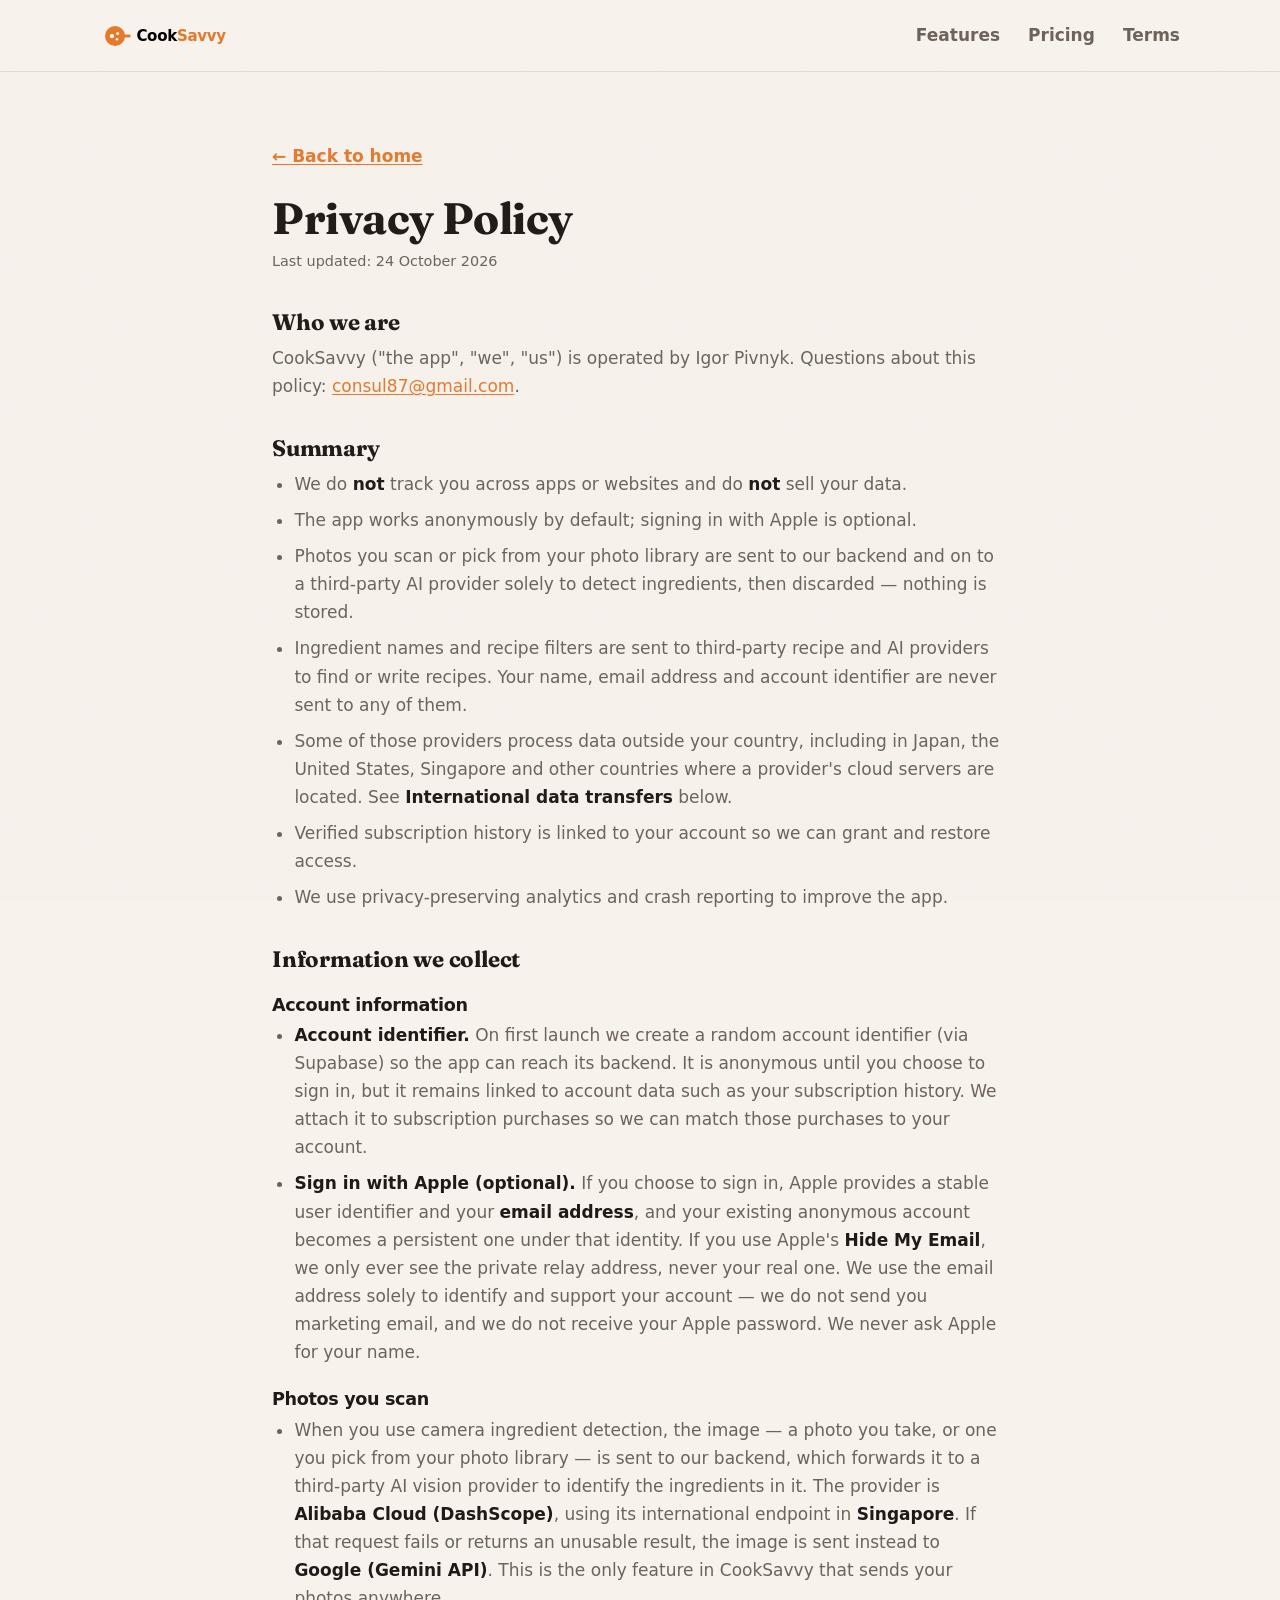
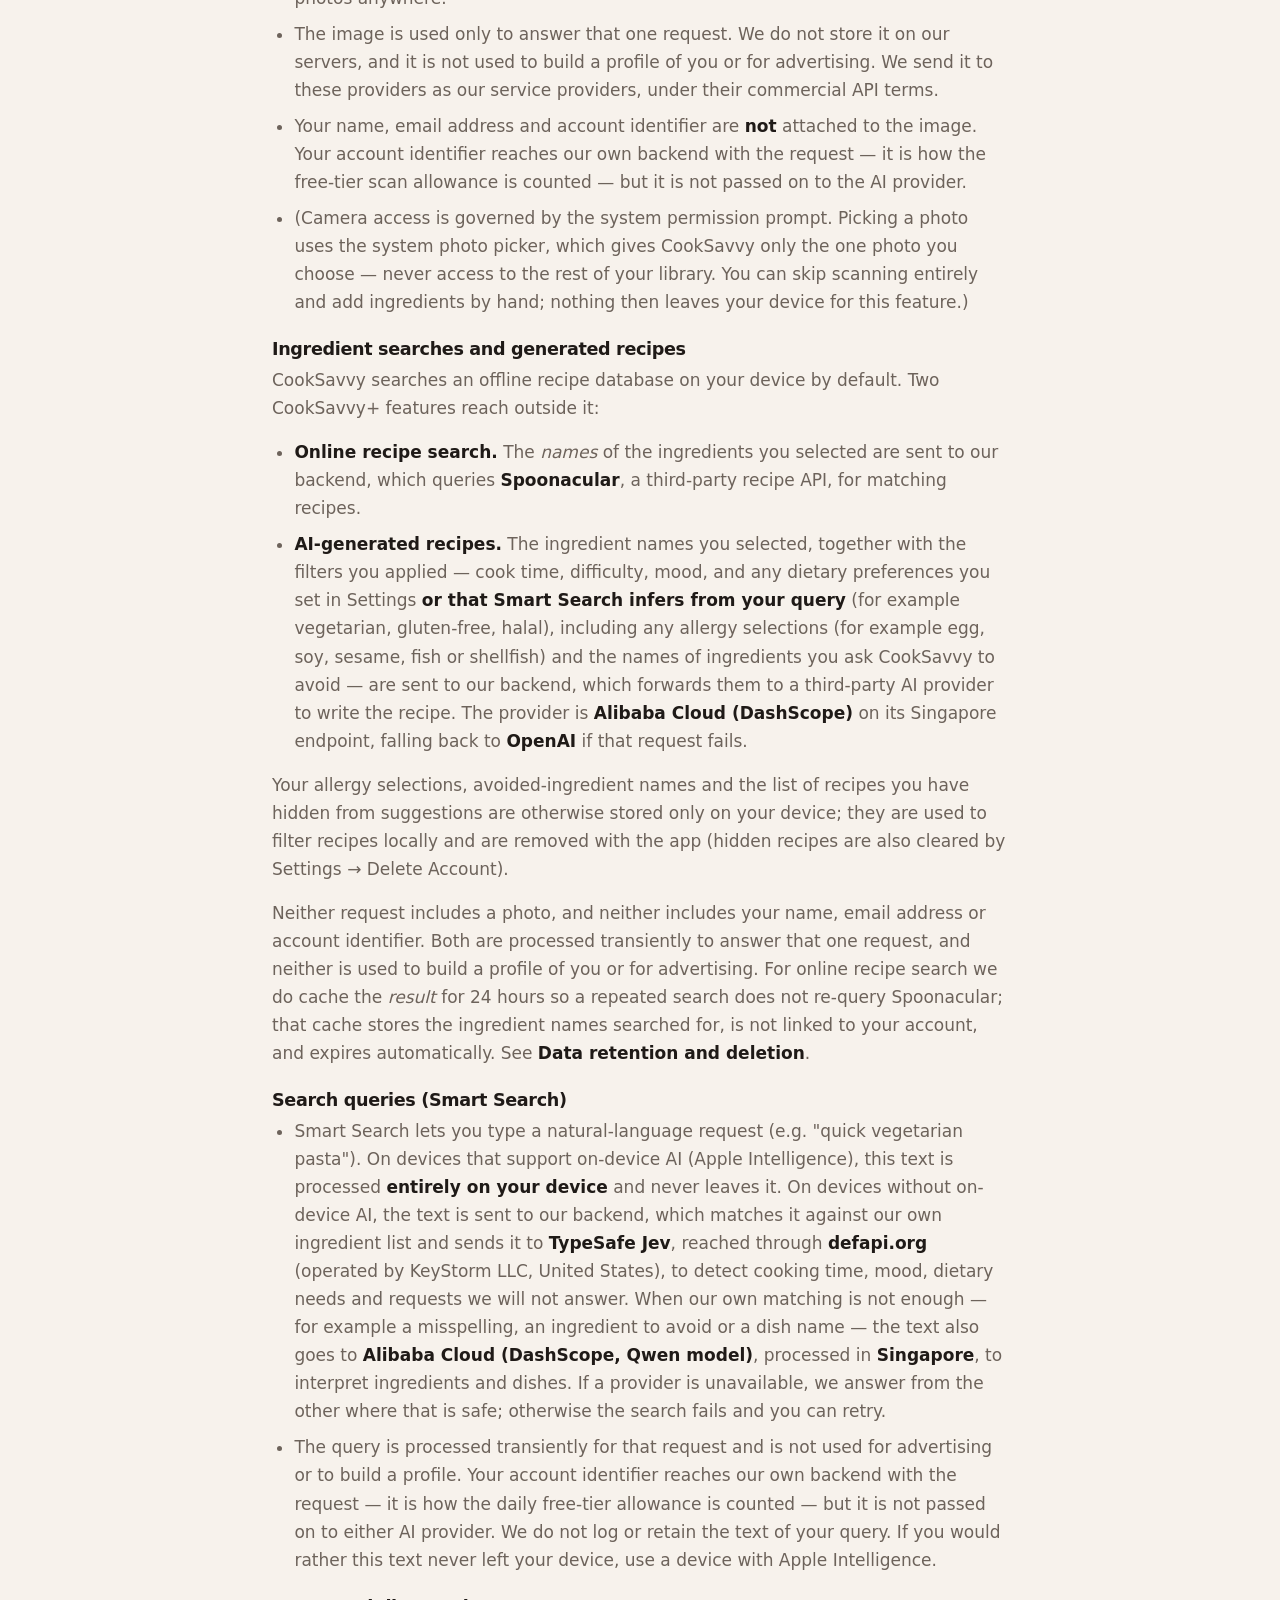
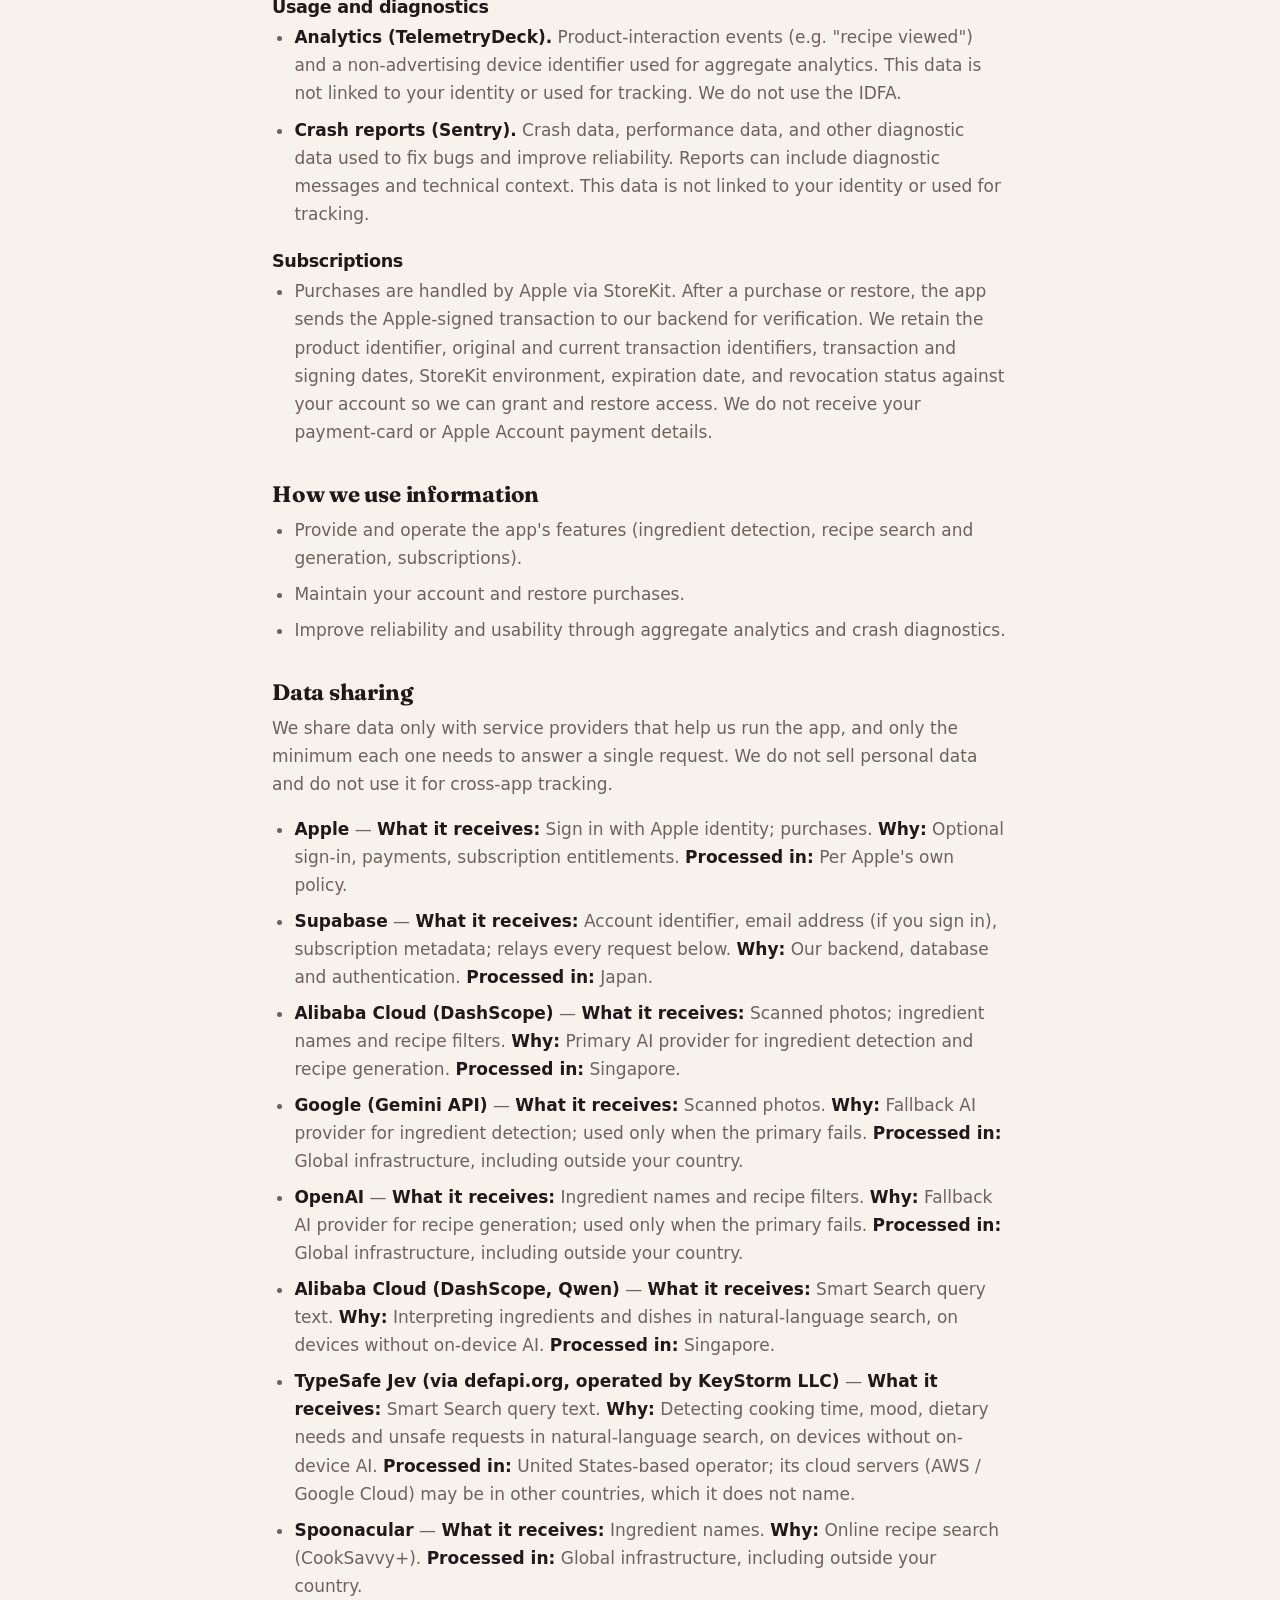
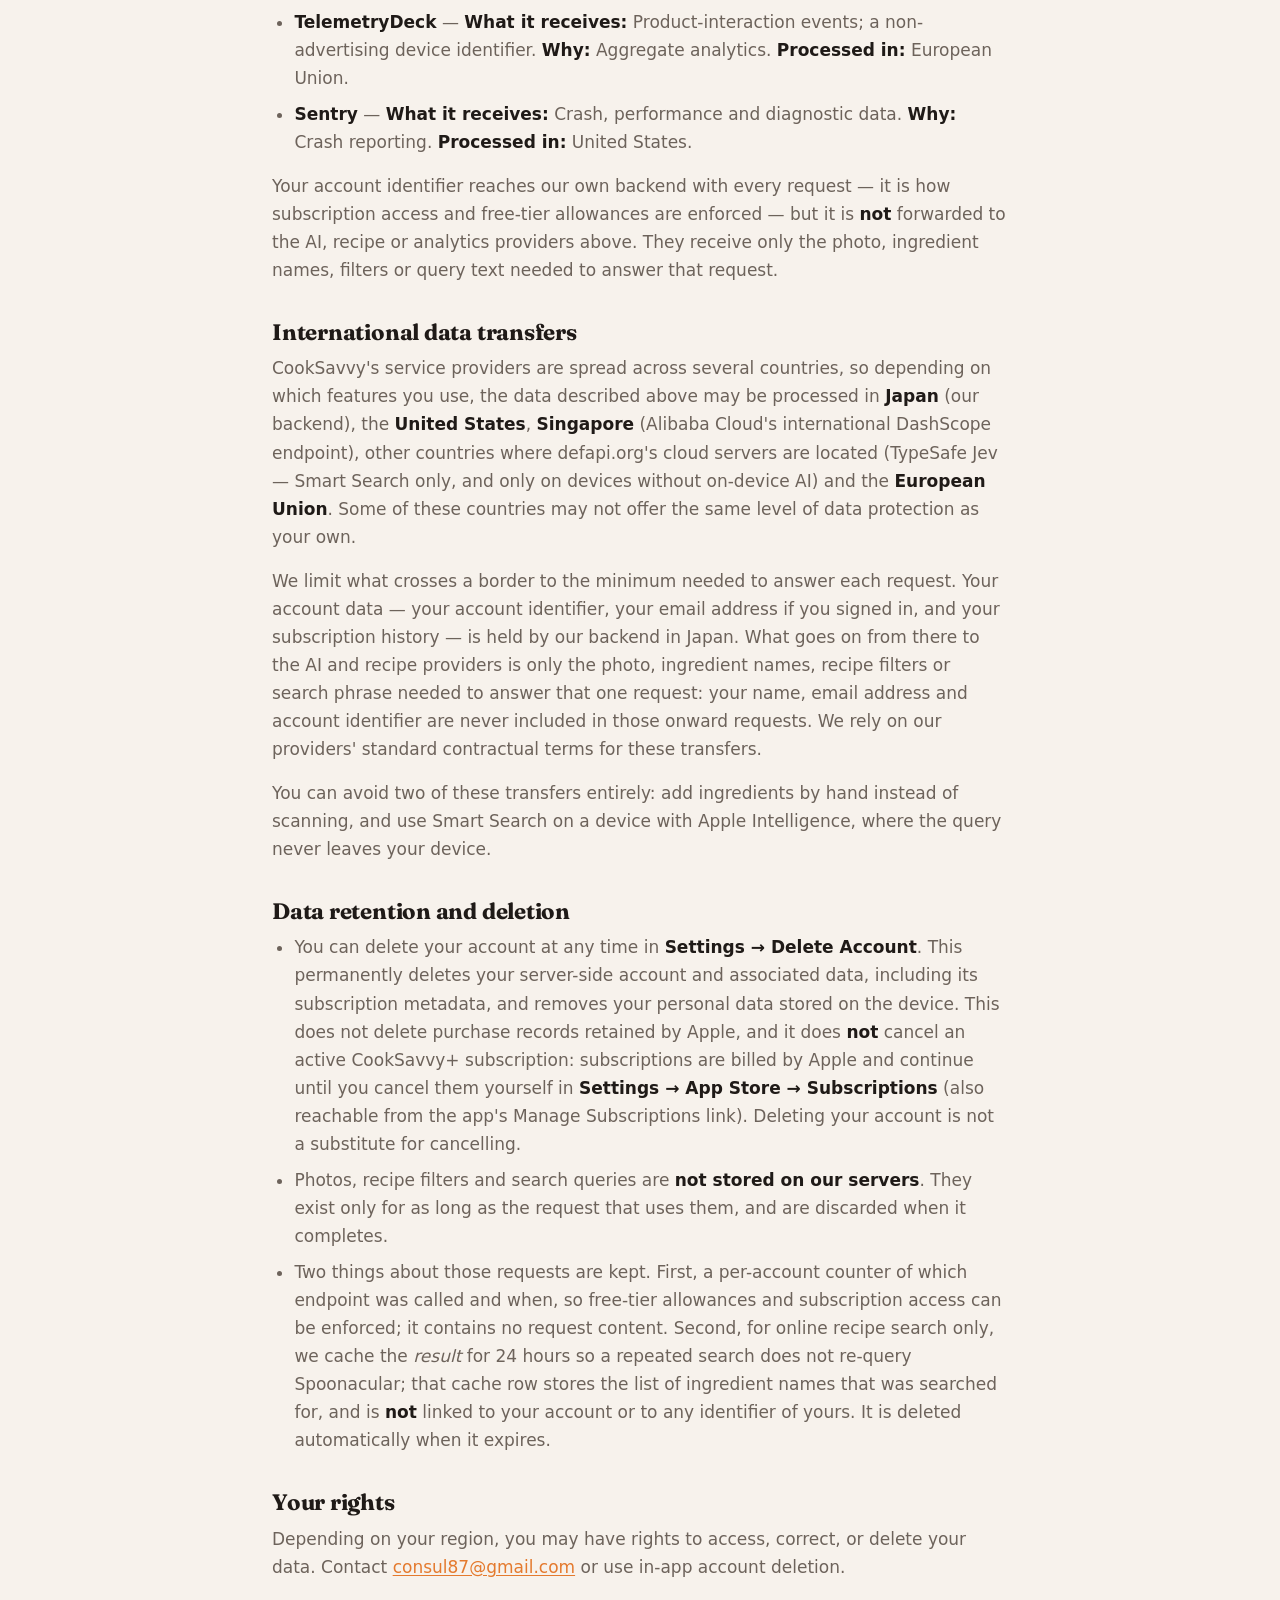
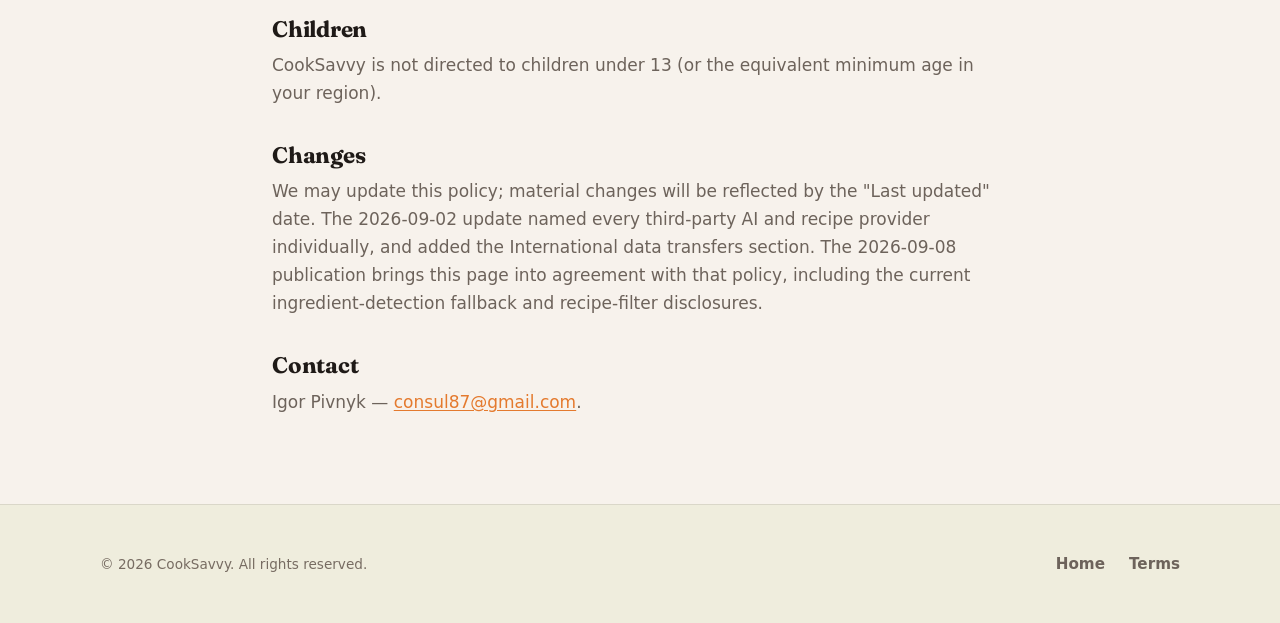
==== commit 8c3f3bb9: "privacy: Smart Search now uses DashScope Qwen (Singapore) and TypeSafe Jev via defapi.org, not DeepS" ====
--- a/privacy.html
+++ b/privacy.html
@@ -50,7 +50,7 @@
           <a class="legal__back" href="index.html">&larr; Back to home</a>
 
           <h1>Privacy Policy</h1>
-          <p class="legal__updated">Last updated: 22 October 2026</p>
+          <p class="legal__updated">Last updated: 24 October 2026</p>
 
           <h2>Who we are</h2>
 
@@ -85,7 +85,8 @@
 
           <li>
             Some of those providers process data outside your country, including in Japan, the
-            United States, Singapore and China. See <strong>International data
+            United States, Singapore and other countries where a provider's cloud servers are
+            located. See <strong>International data
             transfers</strong> below.
           </li>
 
@@ -218,18 +219,23 @@
             Smart Search lets you type a natural-language request (e.g. "quick vegetarian
             pasta"). On devices that support on-device AI (Apple Intelligence), this text is
             processed <strong>entirely on your device</strong> and never leaves it. On devices
-            without on-device AI, the text is sent to our backend, which forwards it to
-            <strong>DeepSeek</strong>, a third-party AI provider based in
-            <strong>China</strong>, to interpret it. There is no fallback provider for this
-            feature — if DeepSeek is unavailable, the search simply fails.
+            without on-device AI, the text is sent to our backend, which matches it against our
+            own ingredient list and sends it to <strong>TypeSafe Jev</strong>, reached through
+            <strong>defapi.org</strong> (operated by KeyStorm LLC, United States), to detect
+            cooking time, mood, dietary needs and requests we will not answer. When our own
+            matching is not enough — for example a misspelling, an ingredient to avoid or a dish
+            name — the text also goes to <strong>Alibaba Cloud (DashScope, Qwen model)</strong>,
+            processed in <strong>Singapore</strong>, to interpret ingredients and dishes. If a
+            provider is unavailable, we answer from the other where that is safe; otherwise the
+            search fails and you can retry.
           </li>
 
           <li>
             The query is processed transiently for that request and is not used for advertising
             or to build a profile. Your account identifier reaches our own backend with the
             request — it is how the daily free-tier allowance is counted — but it is not passed
-            on to DeepSeek. If you would rather this text never left your device, use a device
-            with Apple Intelligence.
+            on to either AI provider. We do not log or retain the text of your query. If you would
+            rather this text never left your device, use a device with Apple Intelligence.
           </li>
 
           </ul>
@@ -332,9 +338,19 @@
           </li>
 
           <li>
-            <strong>DeepSeek</strong> — <strong>What it receives:</strong> Smart Search query
-            text. <strong>Why:</strong> Interpreting natural-language search, on devices without
-            on-device AI. <strong>Processed in:</strong> China.
+            <strong>Alibaba Cloud (DashScope, Qwen)</strong> — <strong>What it receives:</strong>
+            Smart Search query text. <strong>Why:</strong> Interpreting ingredients and dishes in
+            natural-language search, on devices without on-device AI. <strong>Processed
+            in:</strong> Singapore.
+          </li>
+
+          <li>
+            <strong>TypeSafe Jev (via defapi.org, operated by KeyStorm LLC)</strong> —
+            <strong>What it receives:</strong> Smart Search query text. <strong>Why:</strong>
+            Detecting cooking time, mood, dietary needs and unsafe requests in natural-language
+            search, on devices without on-device AI. <strong>Processed in:</strong> United
+            States-based operator; its cloud servers (AWS / Google Cloud) may be in other
+            countries, which it does not name.
           </li>
 
           <li>
@@ -373,8 +389,9 @@
             which features you use, the data described above may be processed in
             <strong>Japan</strong> (our backend), the <strong>United States</strong>,
             <strong>Singapore</strong> (Alibaba Cloud's international DashScope endpoint),
-            <strong>China</strong> (DeepSeek — Smart Search only, and only on devices without
-            on-device AI) and the <strong>European Union</strong>. Some of these countries may
+            other countries where defapi.org's cloud servers are located (TypeSafe Jev — Smart
+            Search only, and only on devices without on-device AI) and the <strong>European
+            Union</strong>. Some of these countries may
             not offer the same level of data protection as your own.
           </p>
 
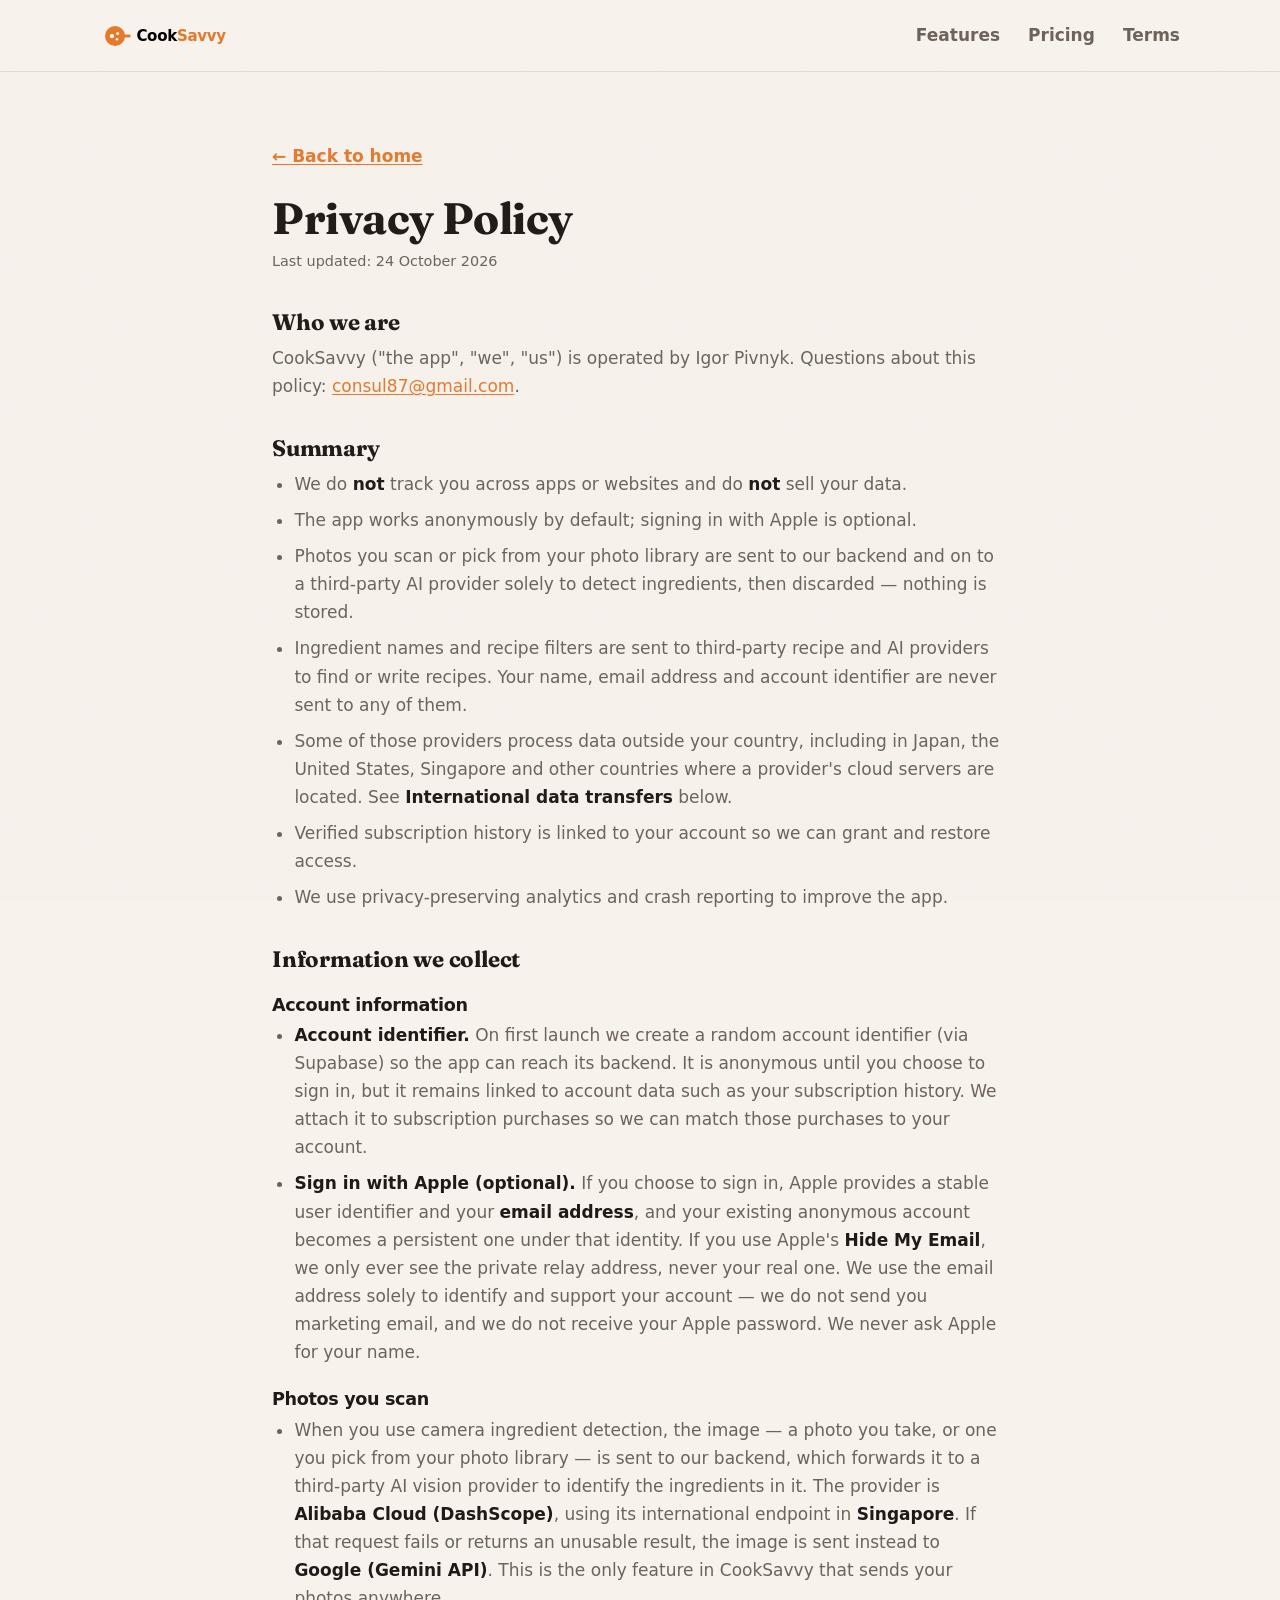
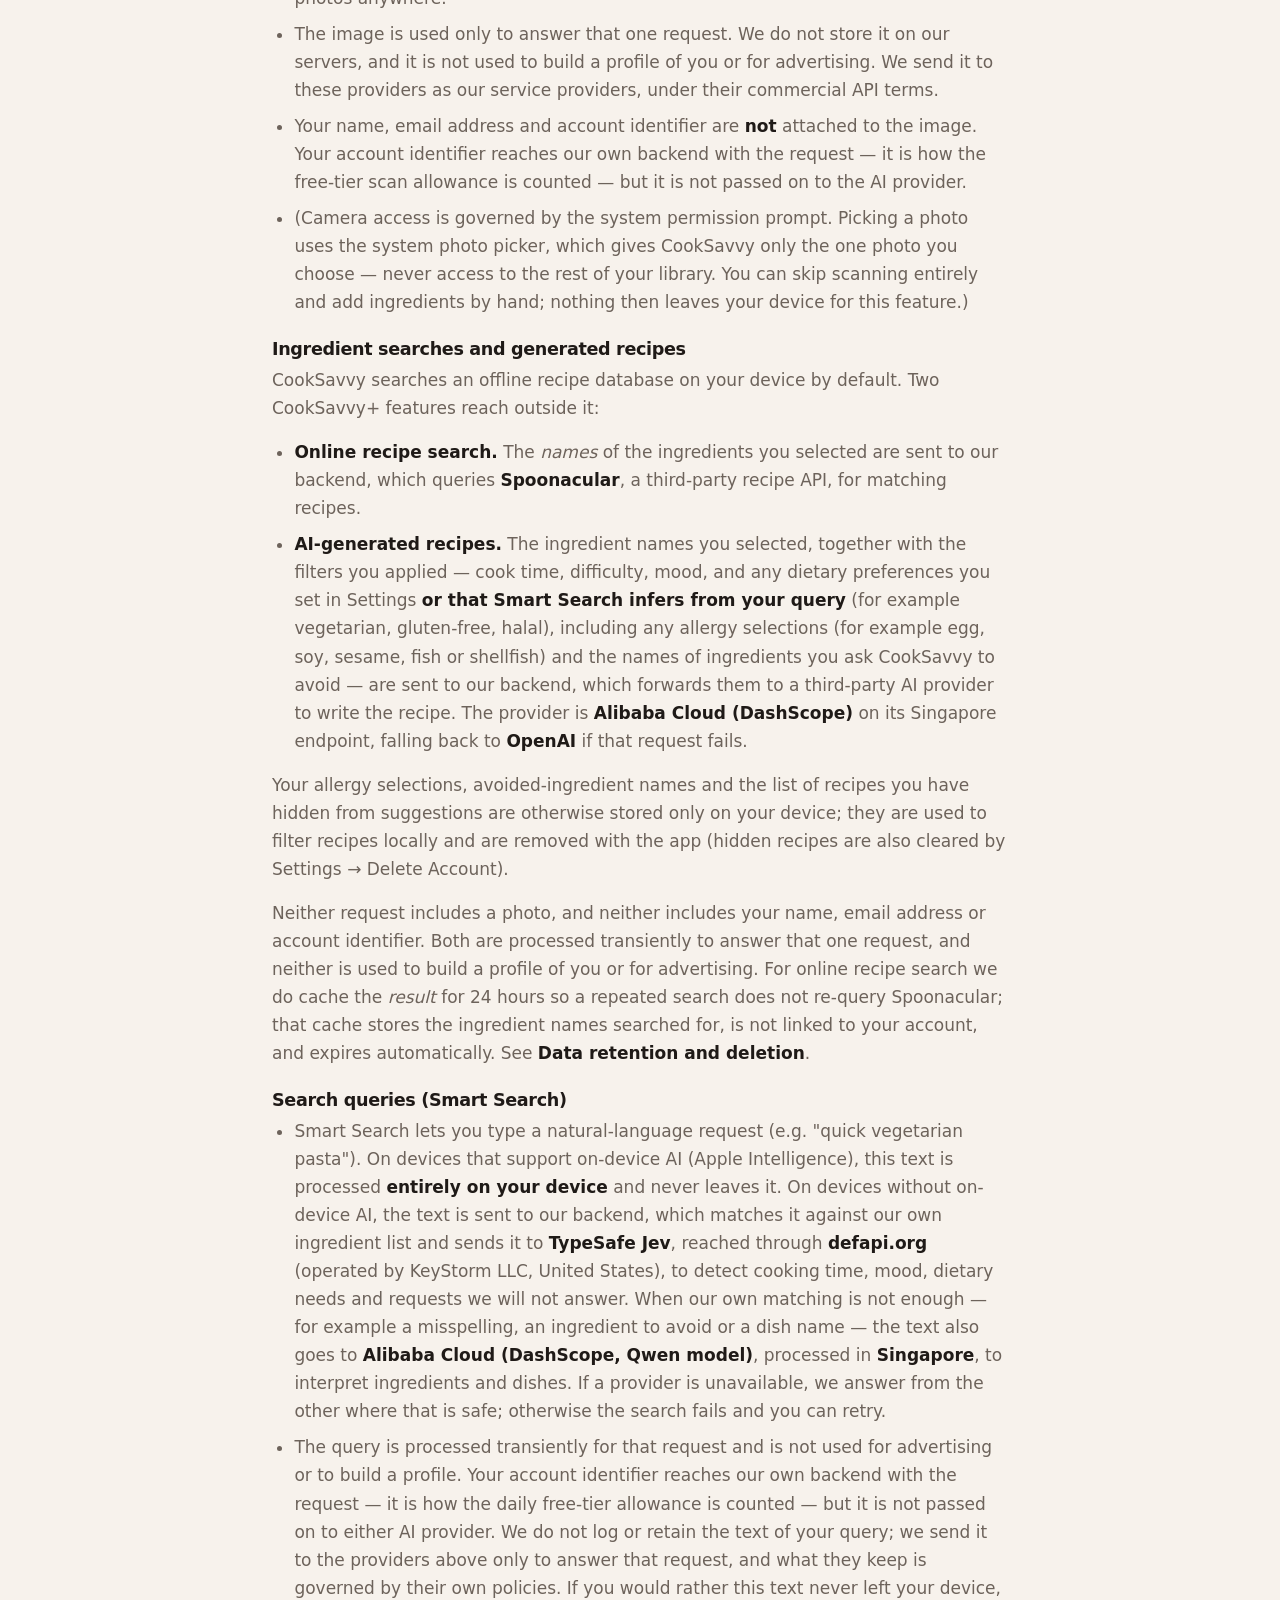
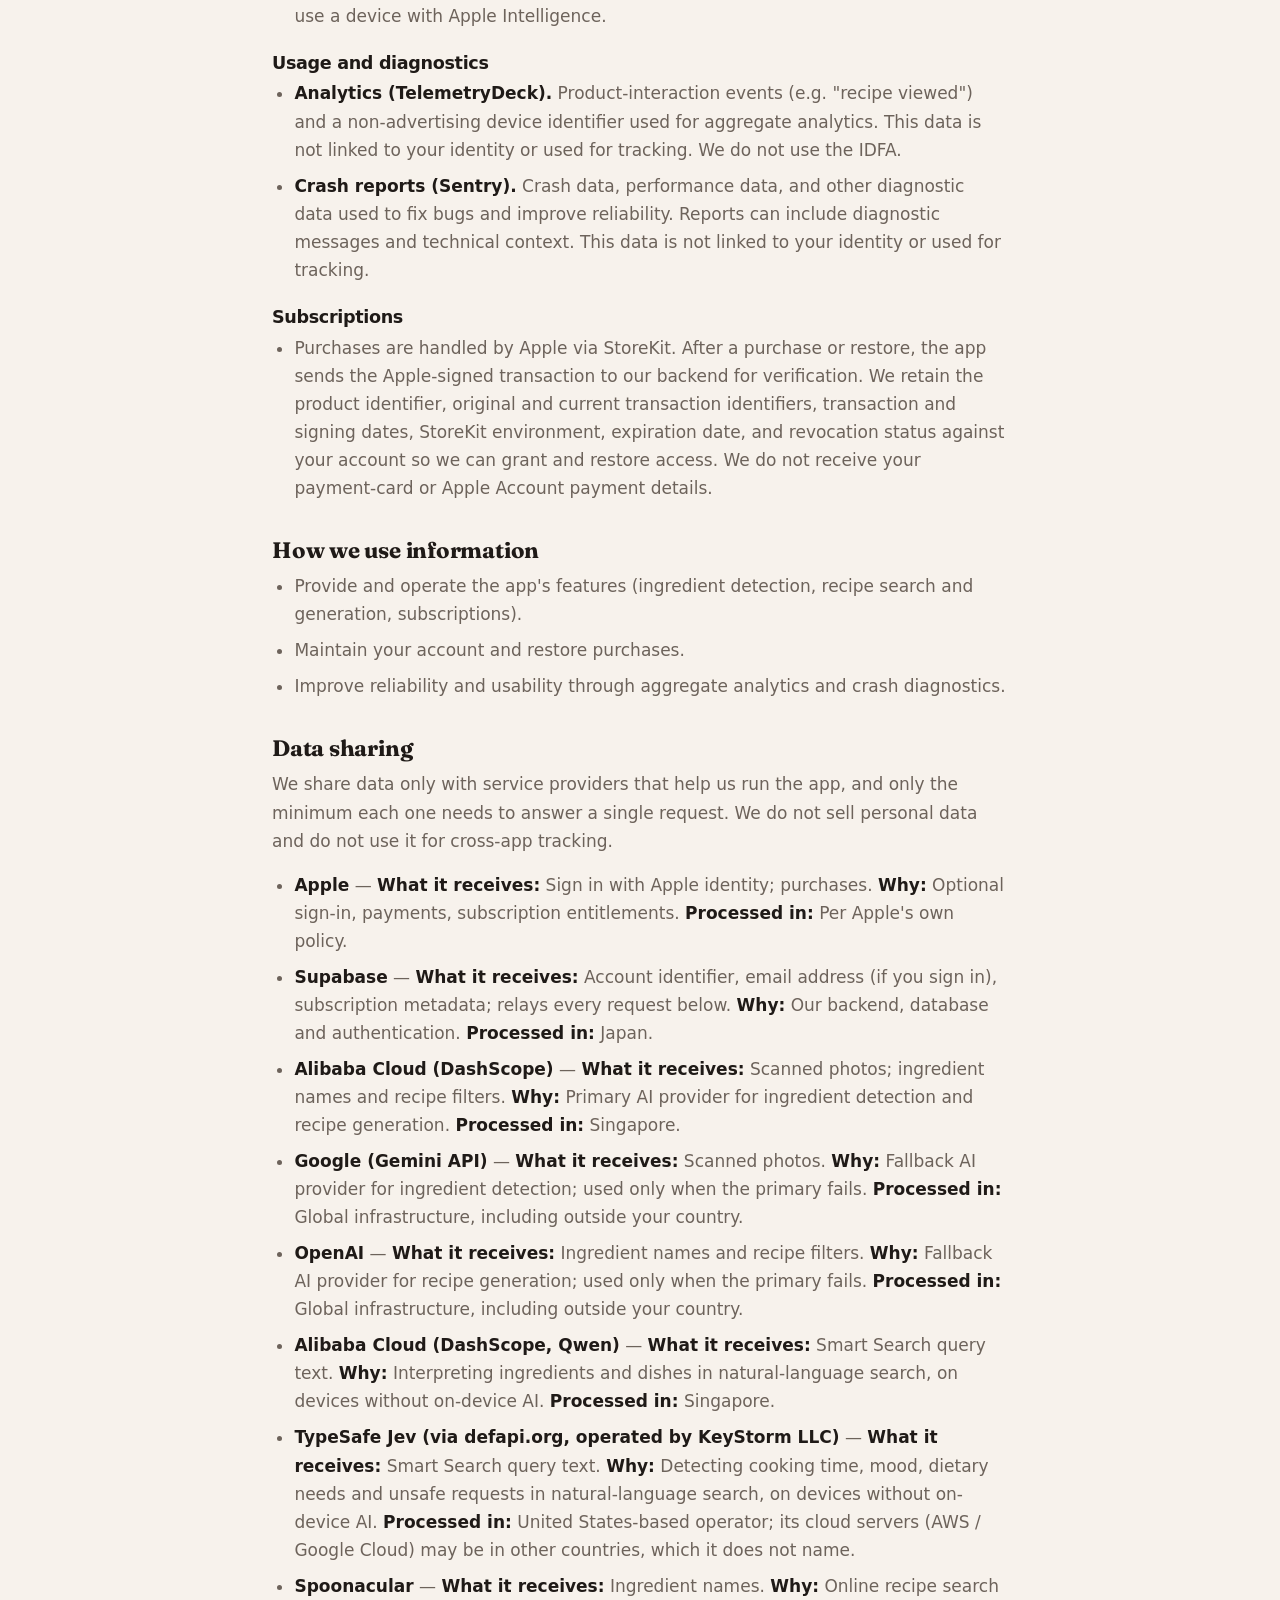
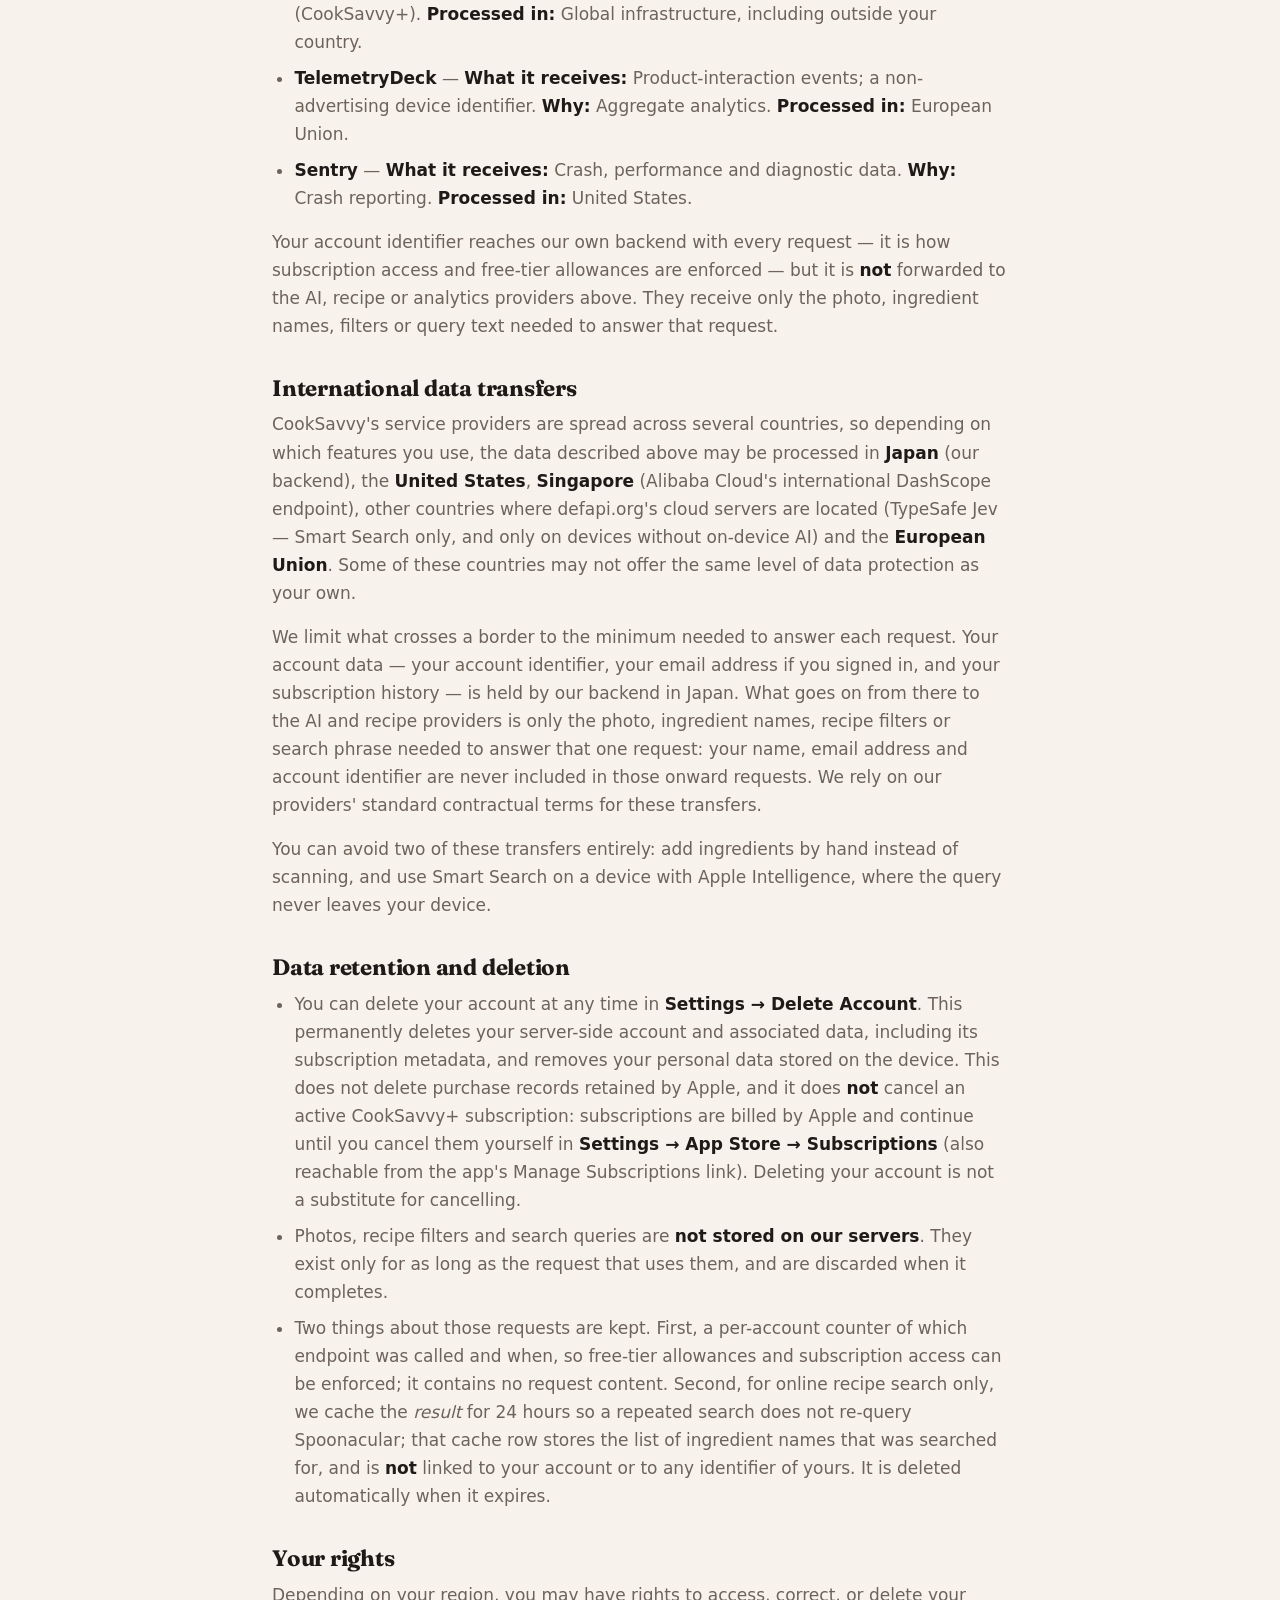
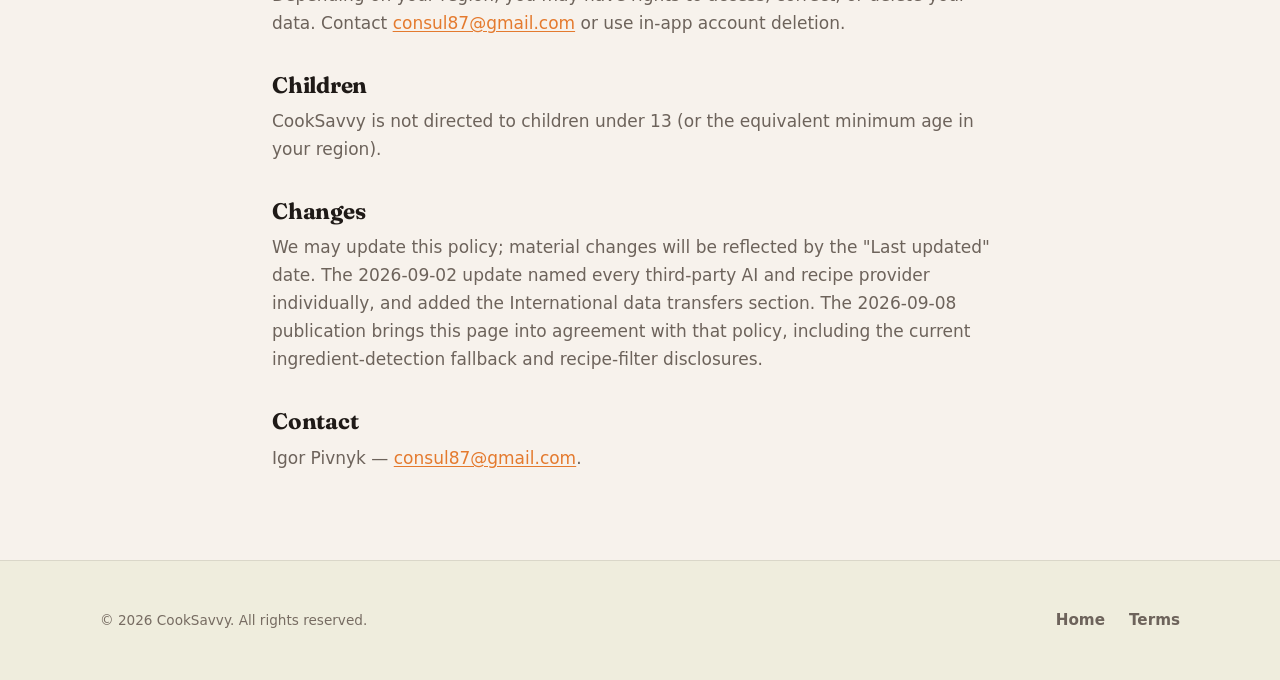
==== commit 7d8c1639: "privacy: provider retention is governed by their own policies" ====
--- a/privacy.html
+++ b/privacy.html
@@ -234,7 +234,9 @@
             The query is processed transiently for that request and is not used for advertising
             or to build a profile. Your account identifier reaches our own backend with the
             request — it is how the daily free-tier allowance is counted — but it is not passed
-            on to either AI provider. We do not log or retain the text of your query. If you would
+            on to either AI provider. We do not log or retain the text of your query; we send it to
+            the providers above only to answer that request, and what they keep is governed by
+            their own policies. If you would
             rather this text never left your device, use a device with Apple Intelligence.
           </li>
 
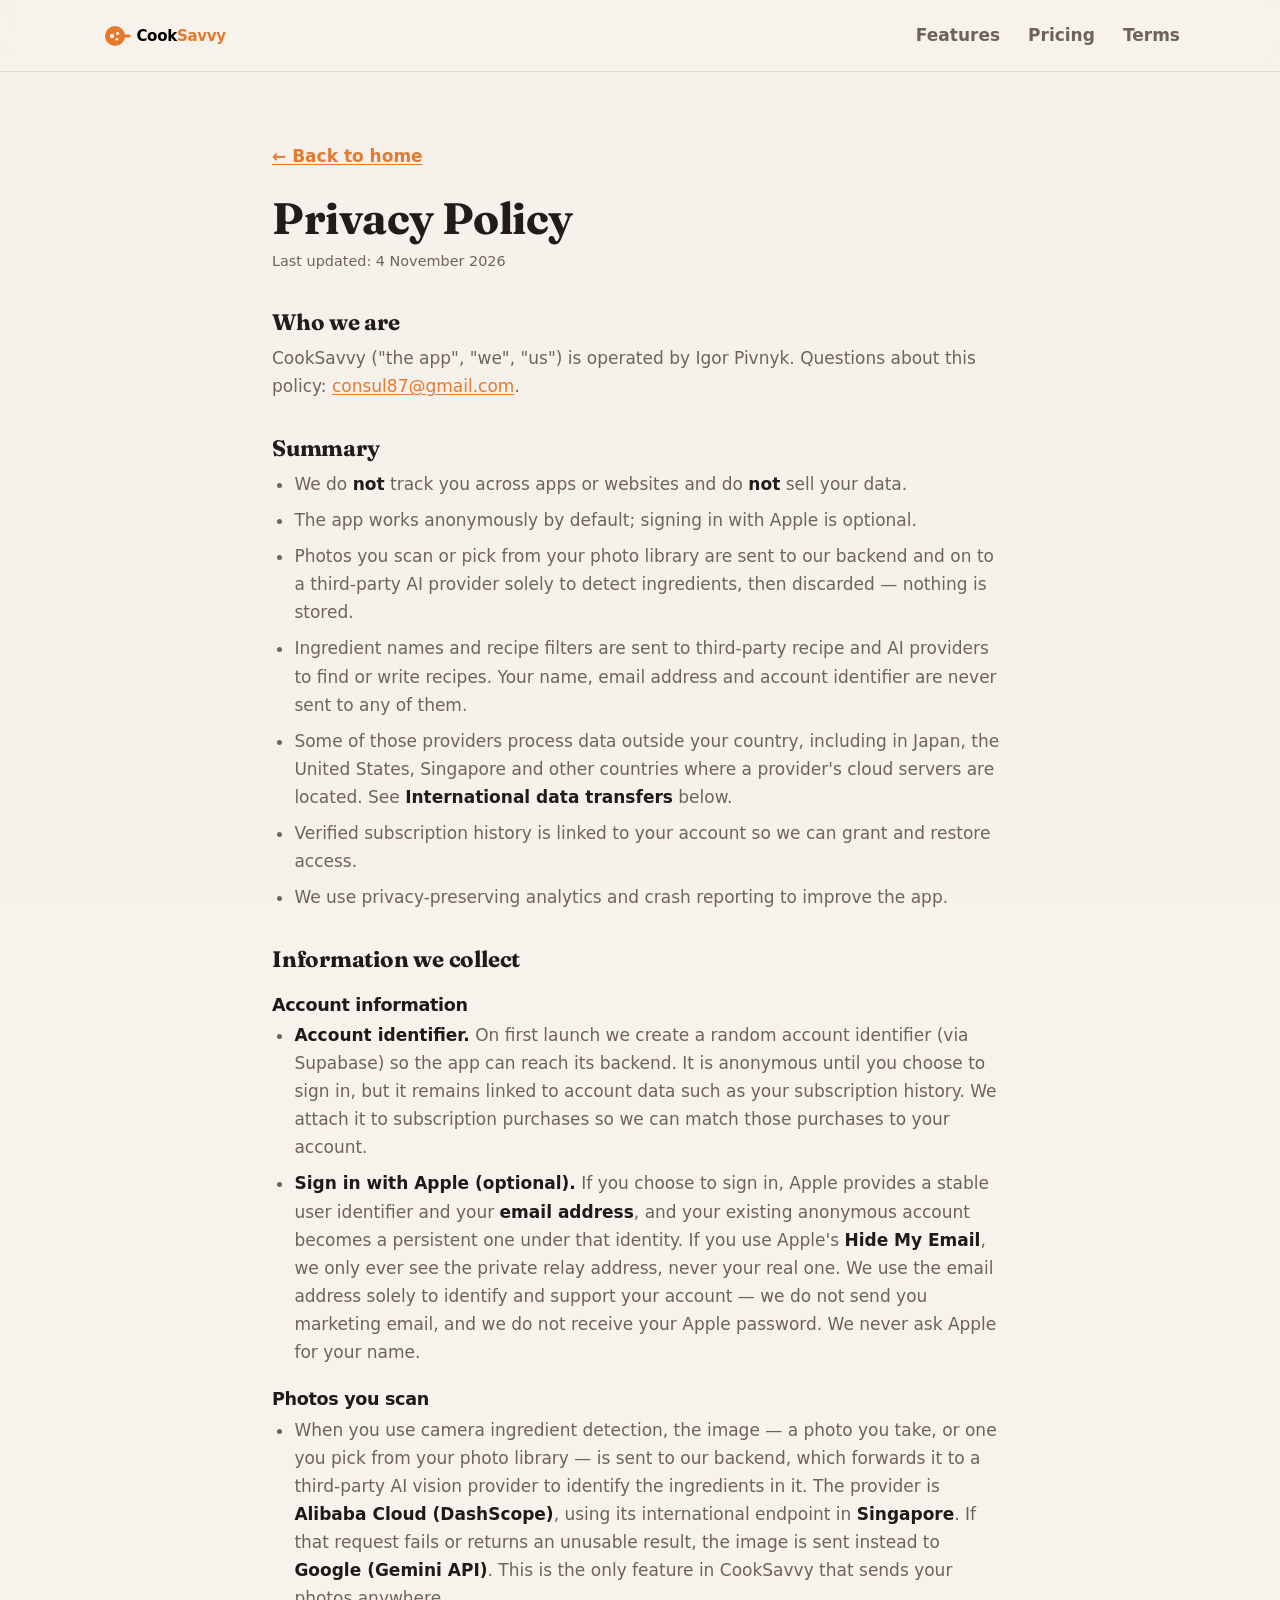
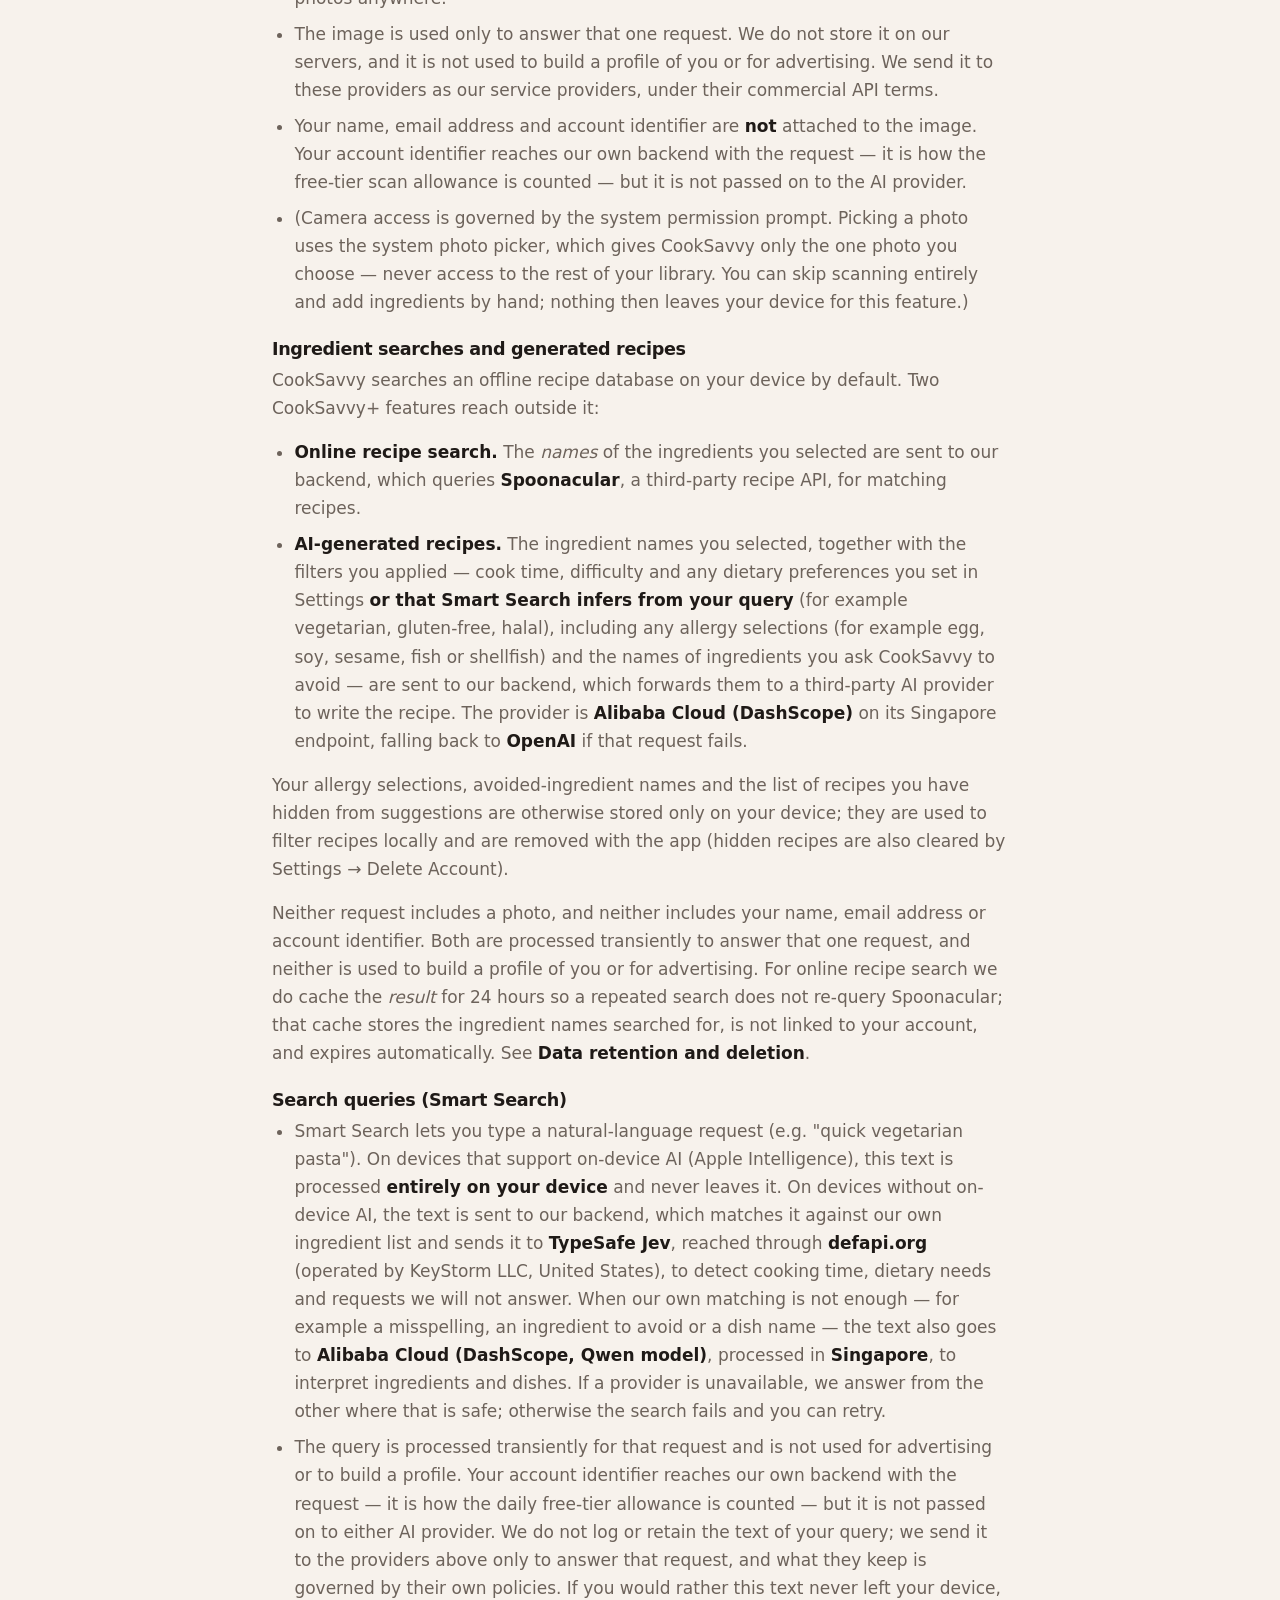
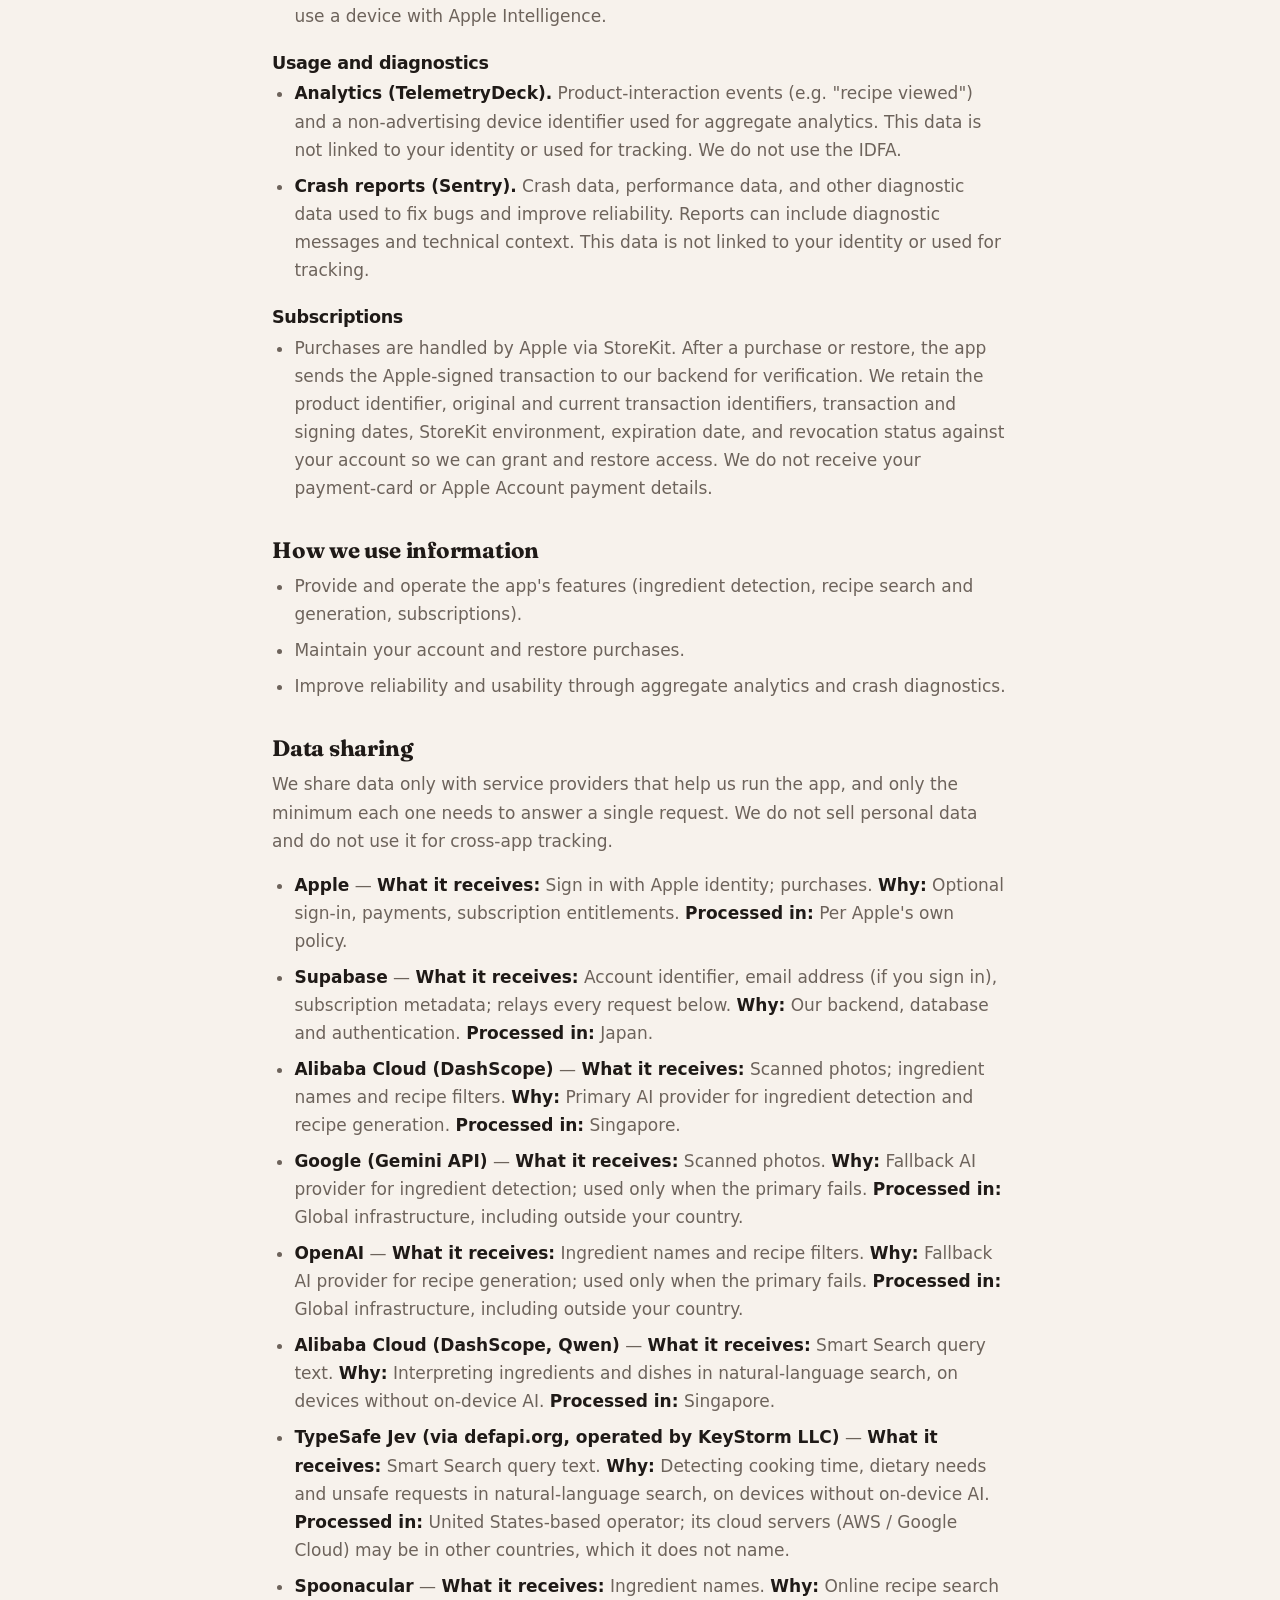
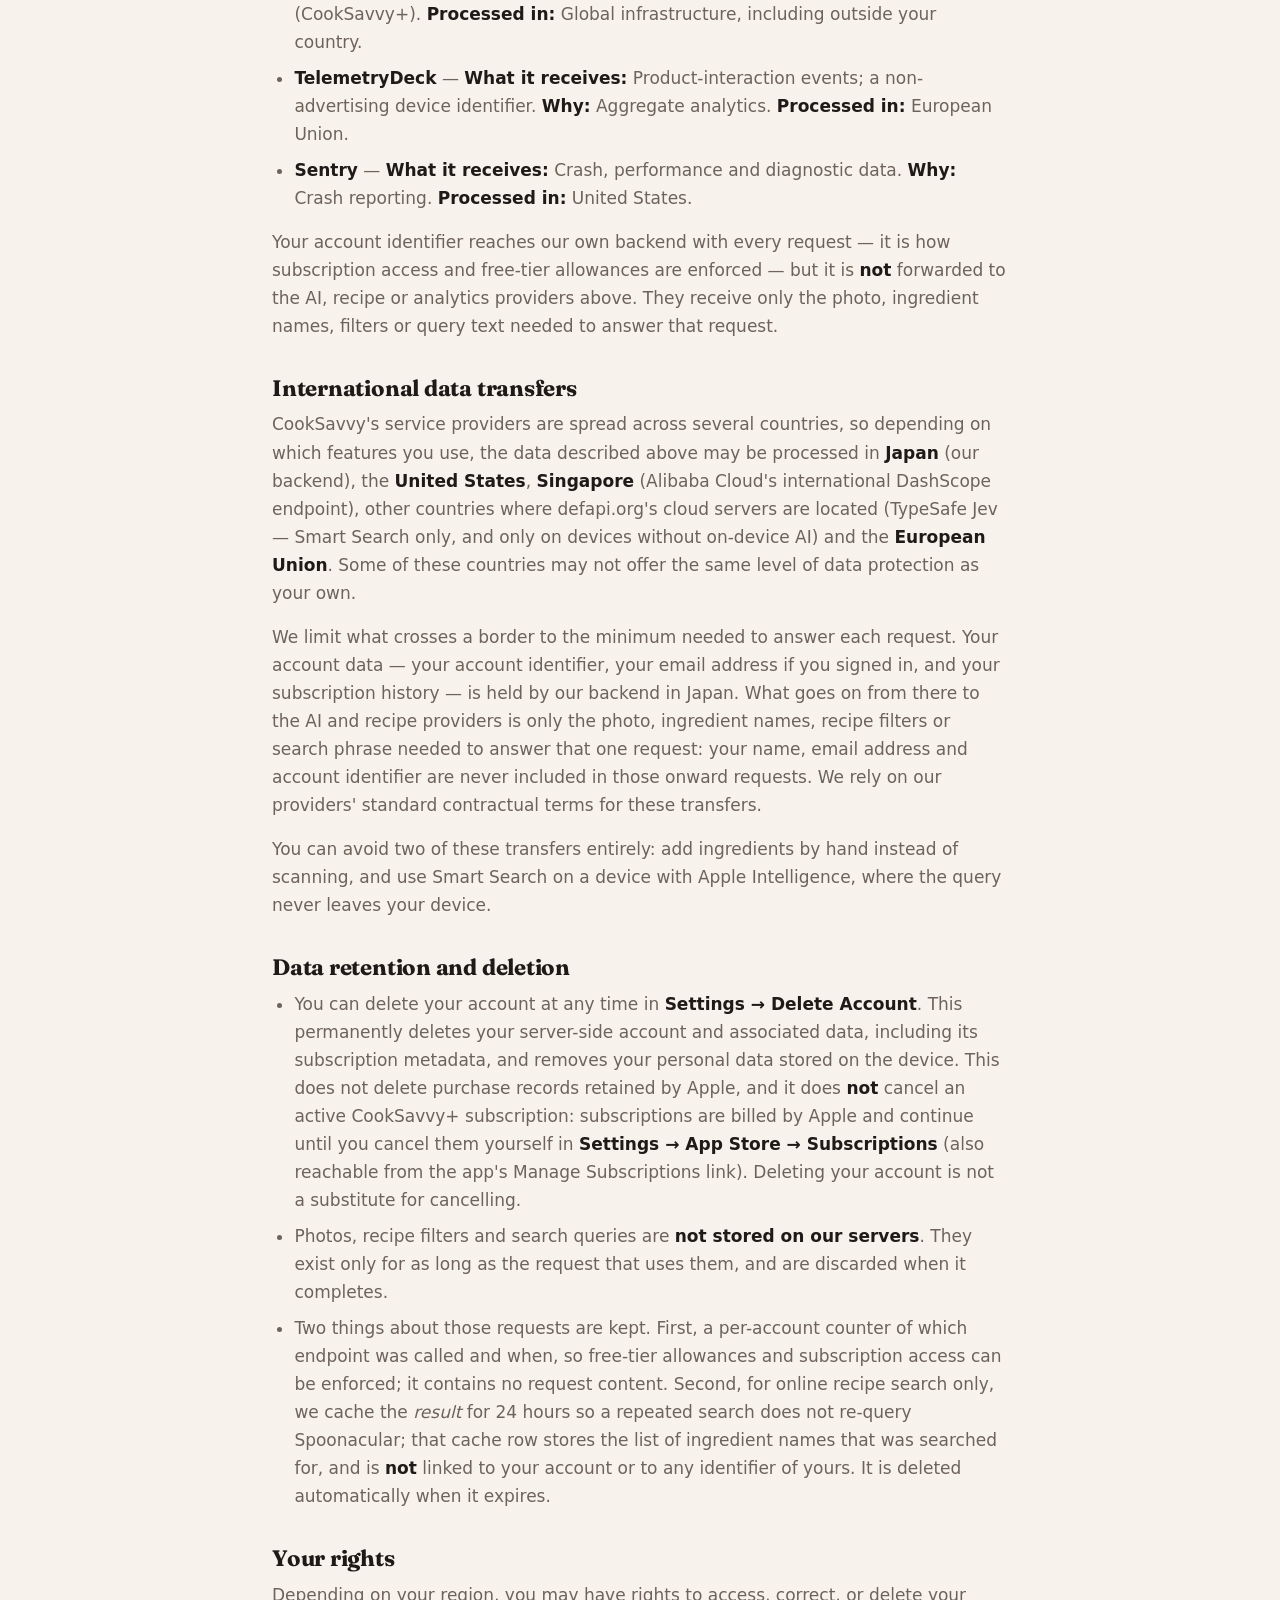
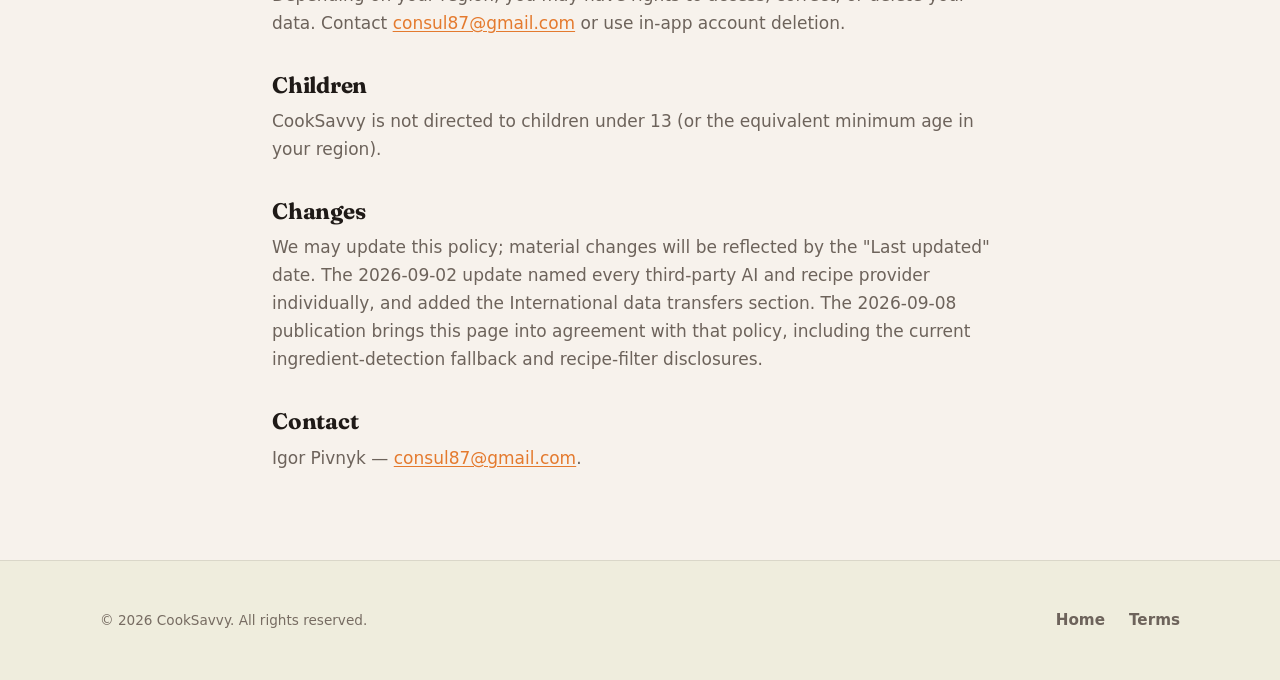
==== commit c2d38e89: "Privacy policy: Smart Search no longer detects mood The app and backend dropped the mood filter, so " ====
--- a/privacy.html
+++ b/privacy.html
@@ -50,7 +50,7 @@
           <a class="legal__back" href="index.html">&larr; Back to home</a>
 
           <h1>Privacy Policy</h1>
-          <p class="legal__updated">Last updated: 24 October 2026</p>
+          <p class="legal__updated">Last updated: 4 November 2026</p>
 
           <h2>Who we are</h2>
 
@@ -182,7 +182,7 @@
 
           <li>
             <strong>AI-generated recipes.</strong> The ingredient names you selected, together
-            with the filters you applied — cook time, difficulty, mood, and any dietary
+            with the filters you applied — cook time, difficulty and any dietary
             preferences you set in Settings <strong>or that Smart Search infers from your
             query</strong> (for example vegetarian, gluten-free, halal), including any allergy
             selections (for example egg, soy, sesame, fish or shellfish) and the names of
@@ -222,7 +222,7 @@
             without on-device AI, the text is sent to our backend, which matches it against our
             own ingredient list and sends it to <strong>TypeSafe Jev</strong>, reached through
             <strong>defapi.org</strong> (operated by KeyStorm LLC, United States), to detect
-            cooking time, mood, dietary needs and requests we will not answer. When our own
+            cooking time, dietary needs and requests we will not answer. When our own
             matching is not enough — for example a misspelling, an ingredient to avoid or a dish
             name — the text also goes to <strong>Alibaba Cloud (DashScope, Qwen model)</strong>,
             processed in <strong>Singapore</strong>, to interpret ingredients and dishes. If a
@@ -349,7 +349,7 @@
           <li>
             <strong>TypeSafe Jev (via defapi.org, operated by KeyStorm LLC)</strong> —
             <strong>What it receives:</strong> Smart Search query text. <strong>Why:</strong>
-            Detecting cooking time, mood, dietary needs and unsafe requests in natural-language
+            Detecting cooking time, dietary needs and unsafe requests in natural-language
             search, on devices without on-device AI. <strong>Processed in:</strong> United
             States-based operator; its cloud servers (AWS / Google Cloud) may be in other
             countries, which it does not name.
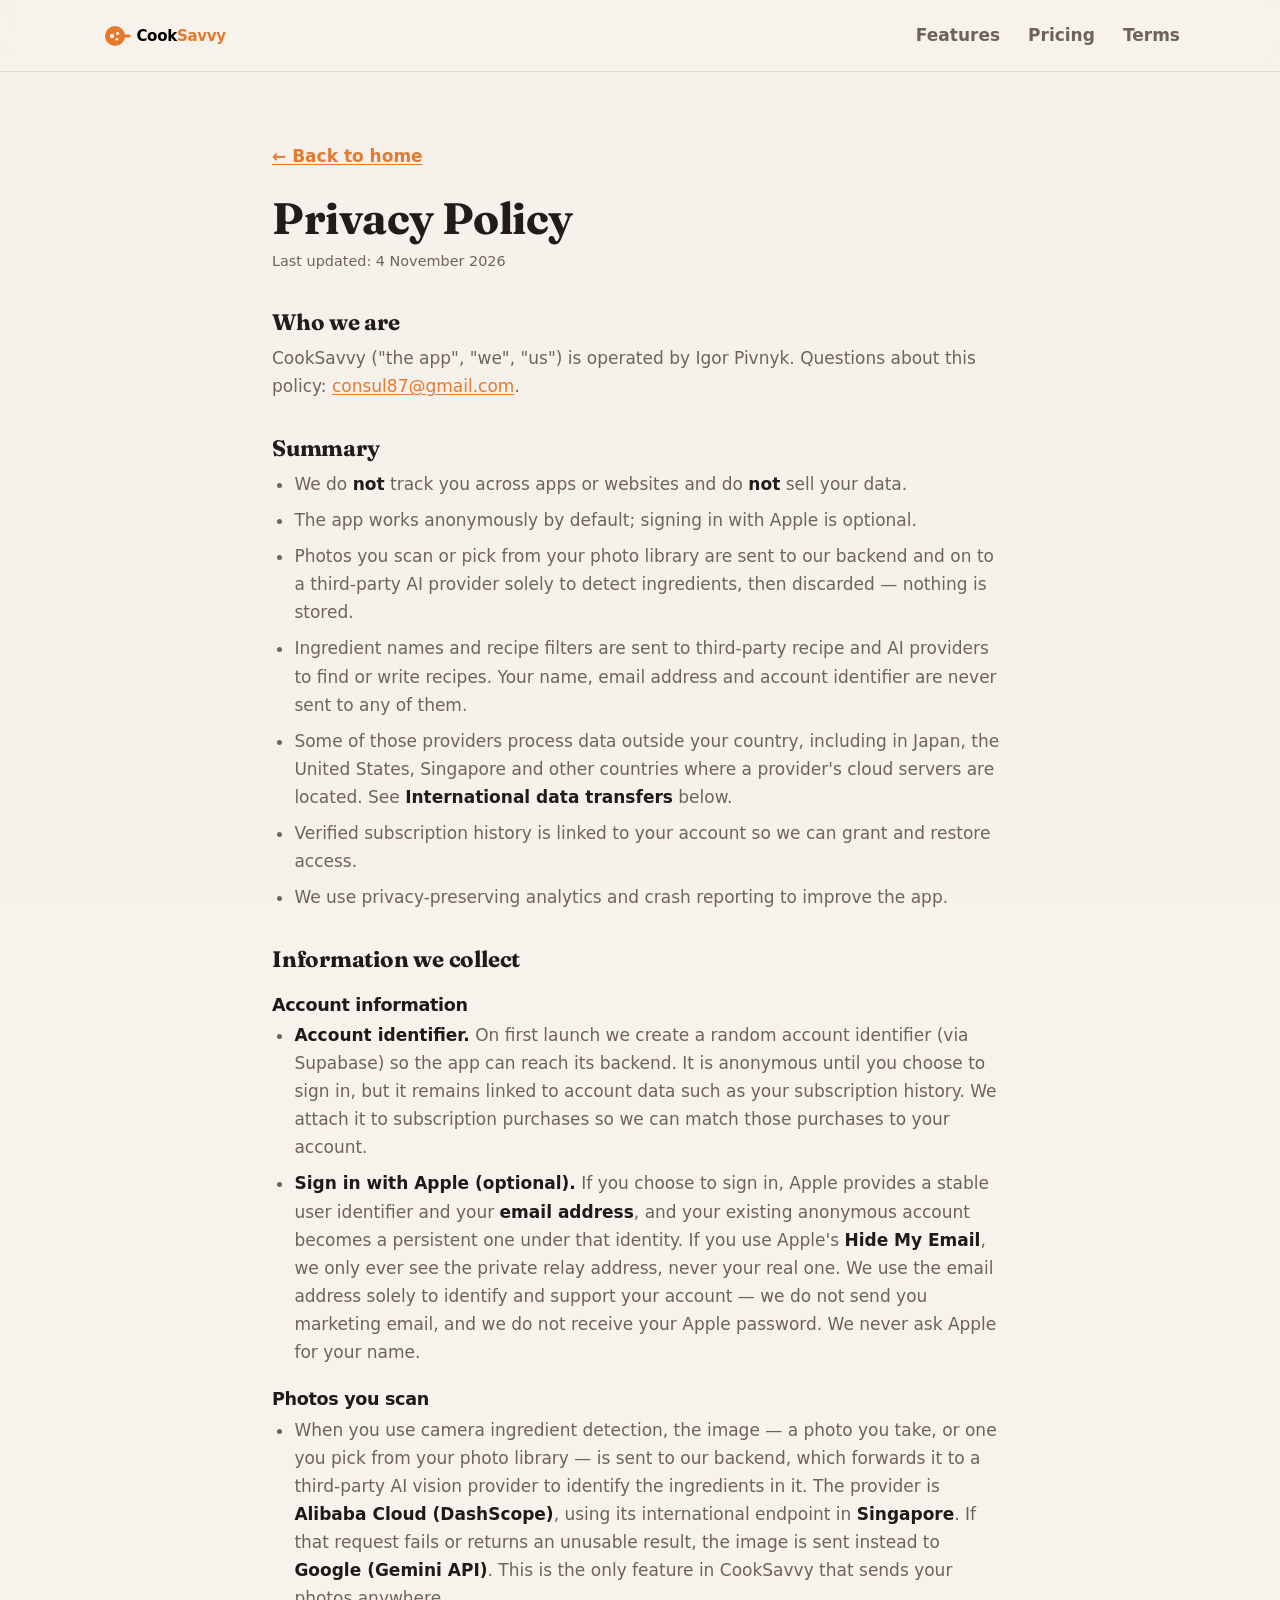
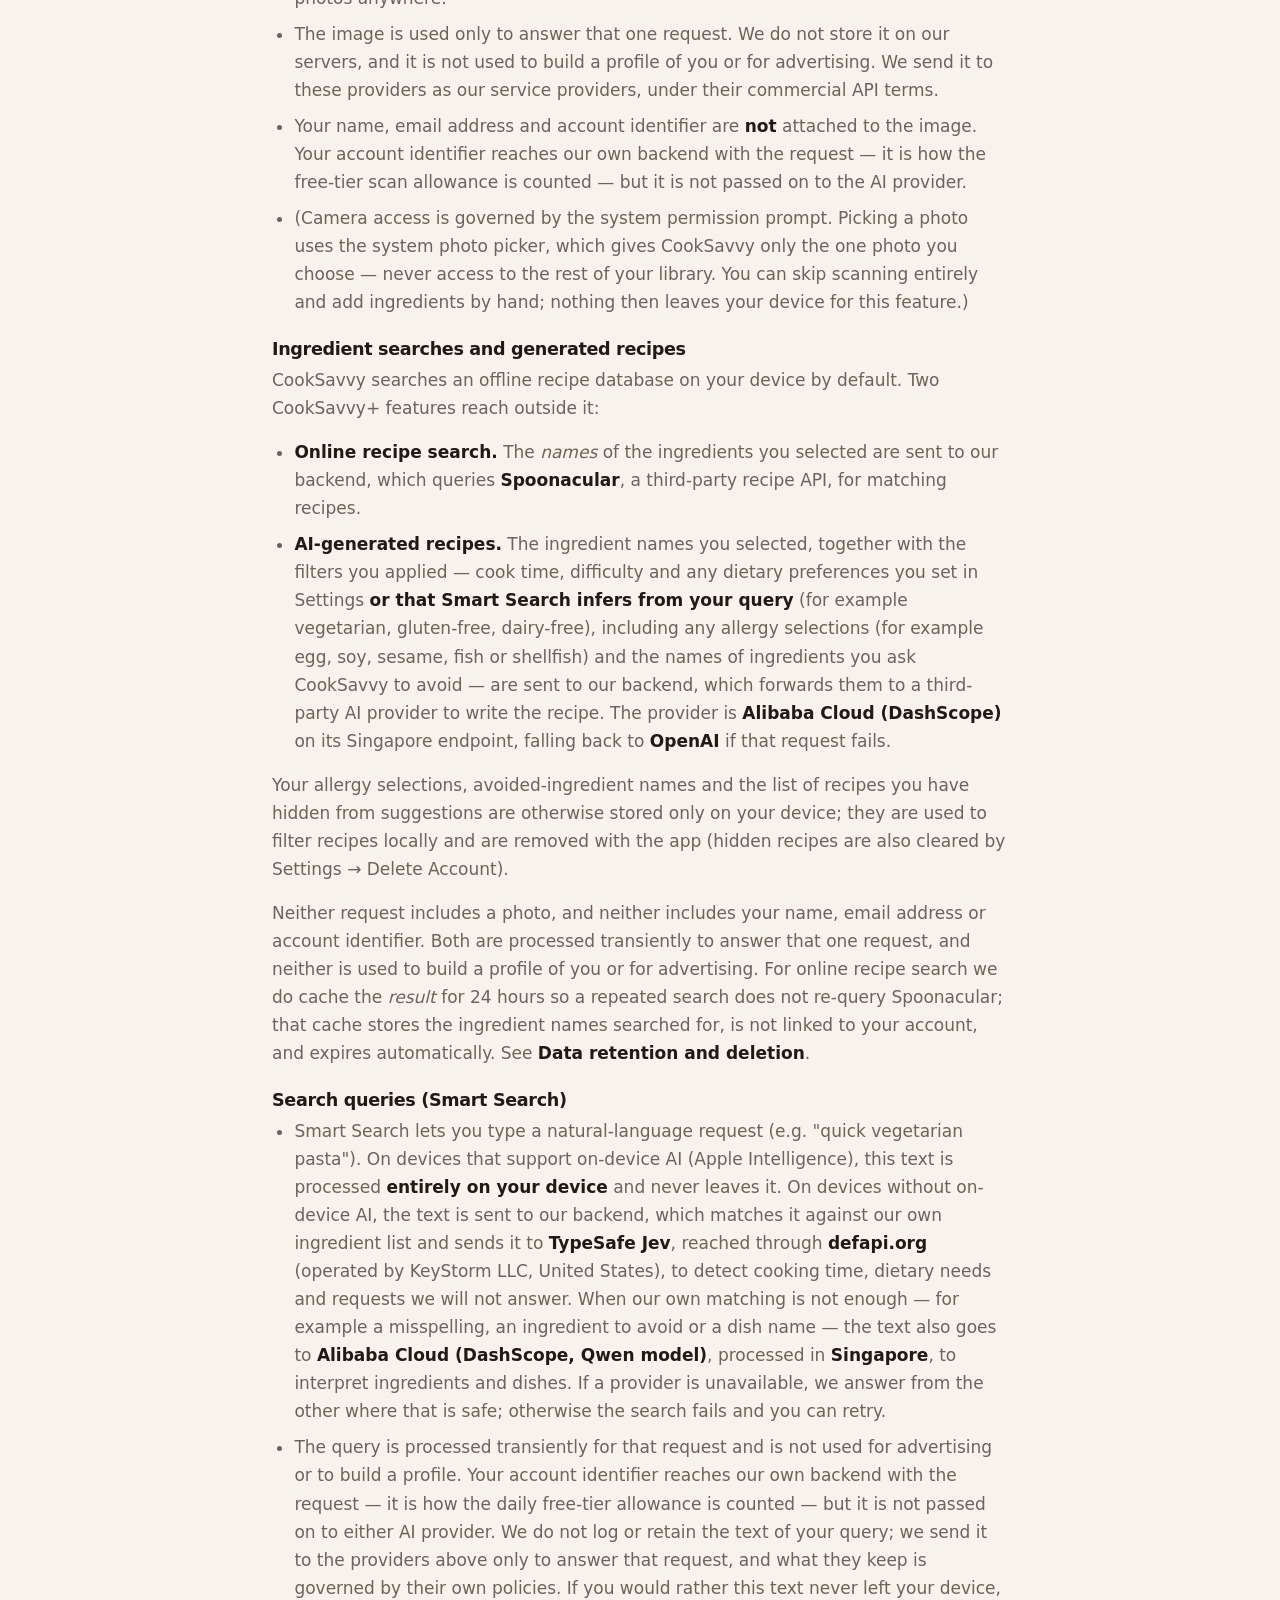
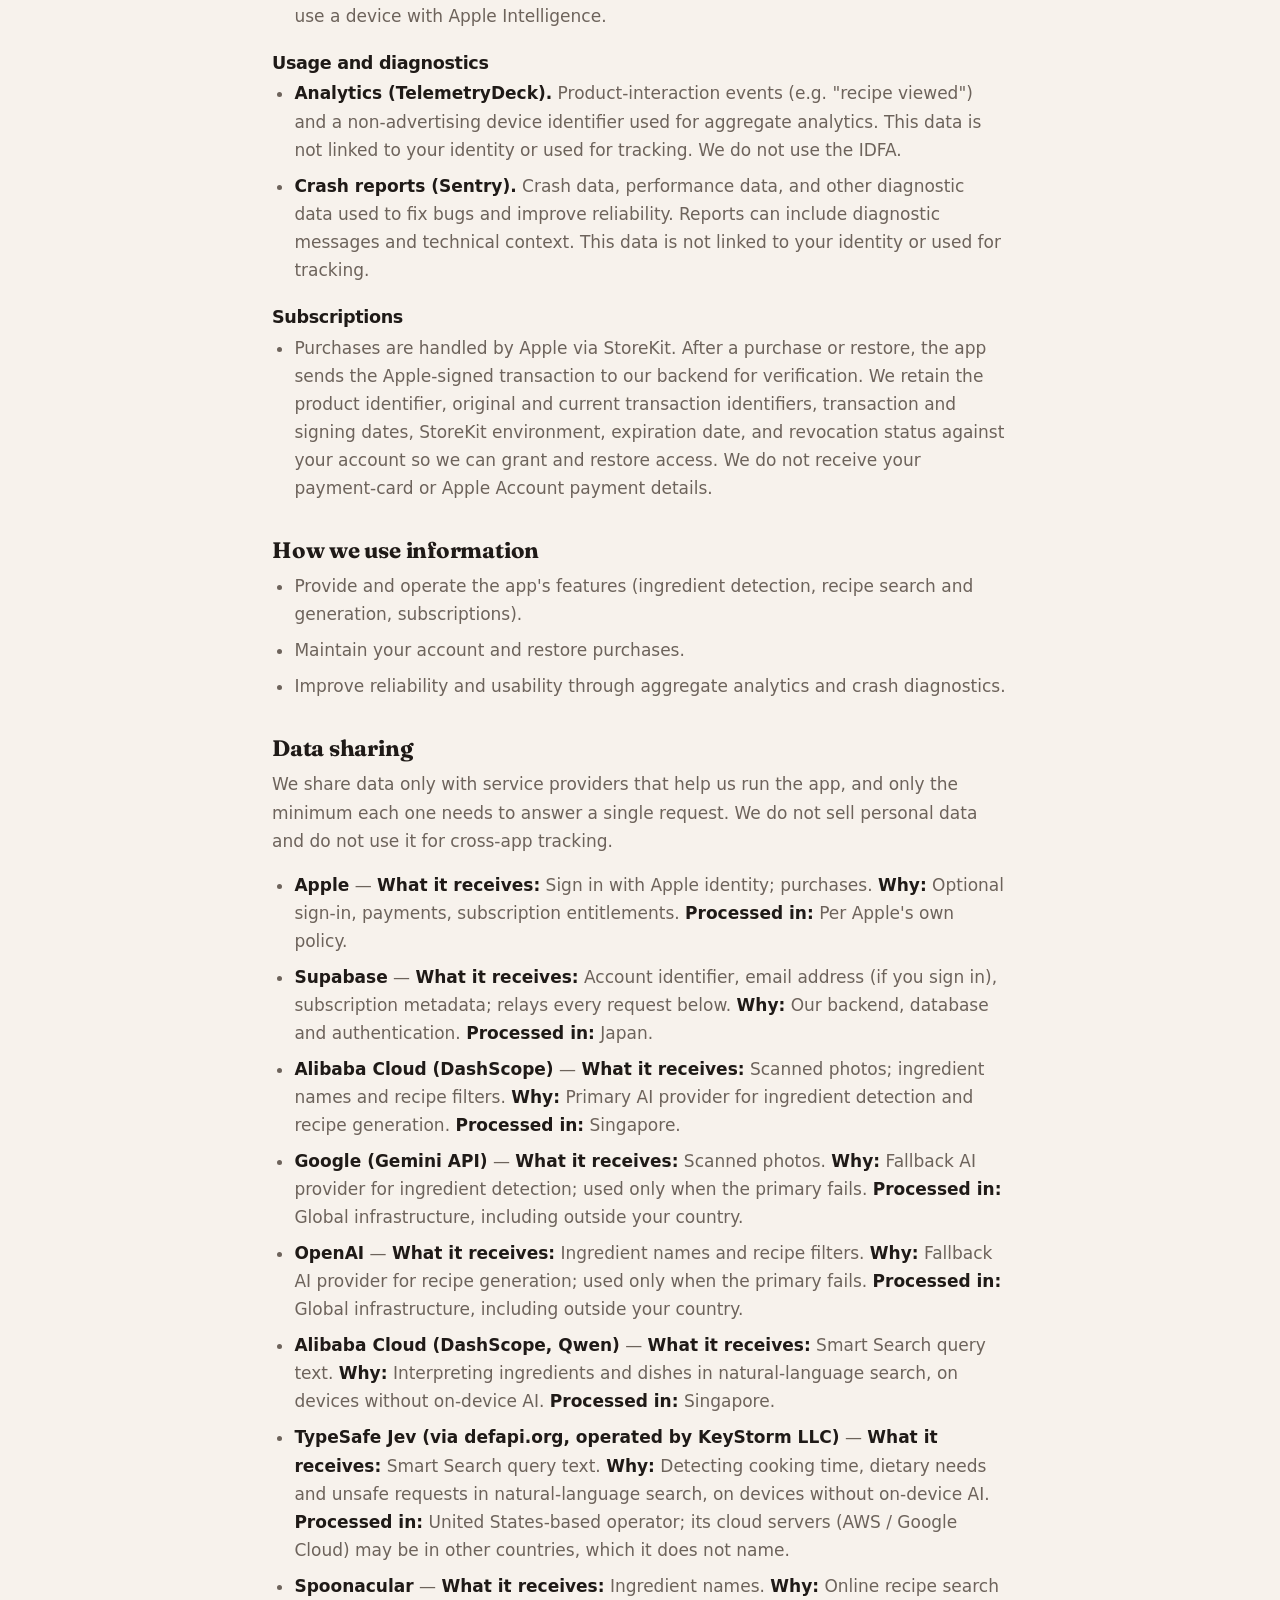
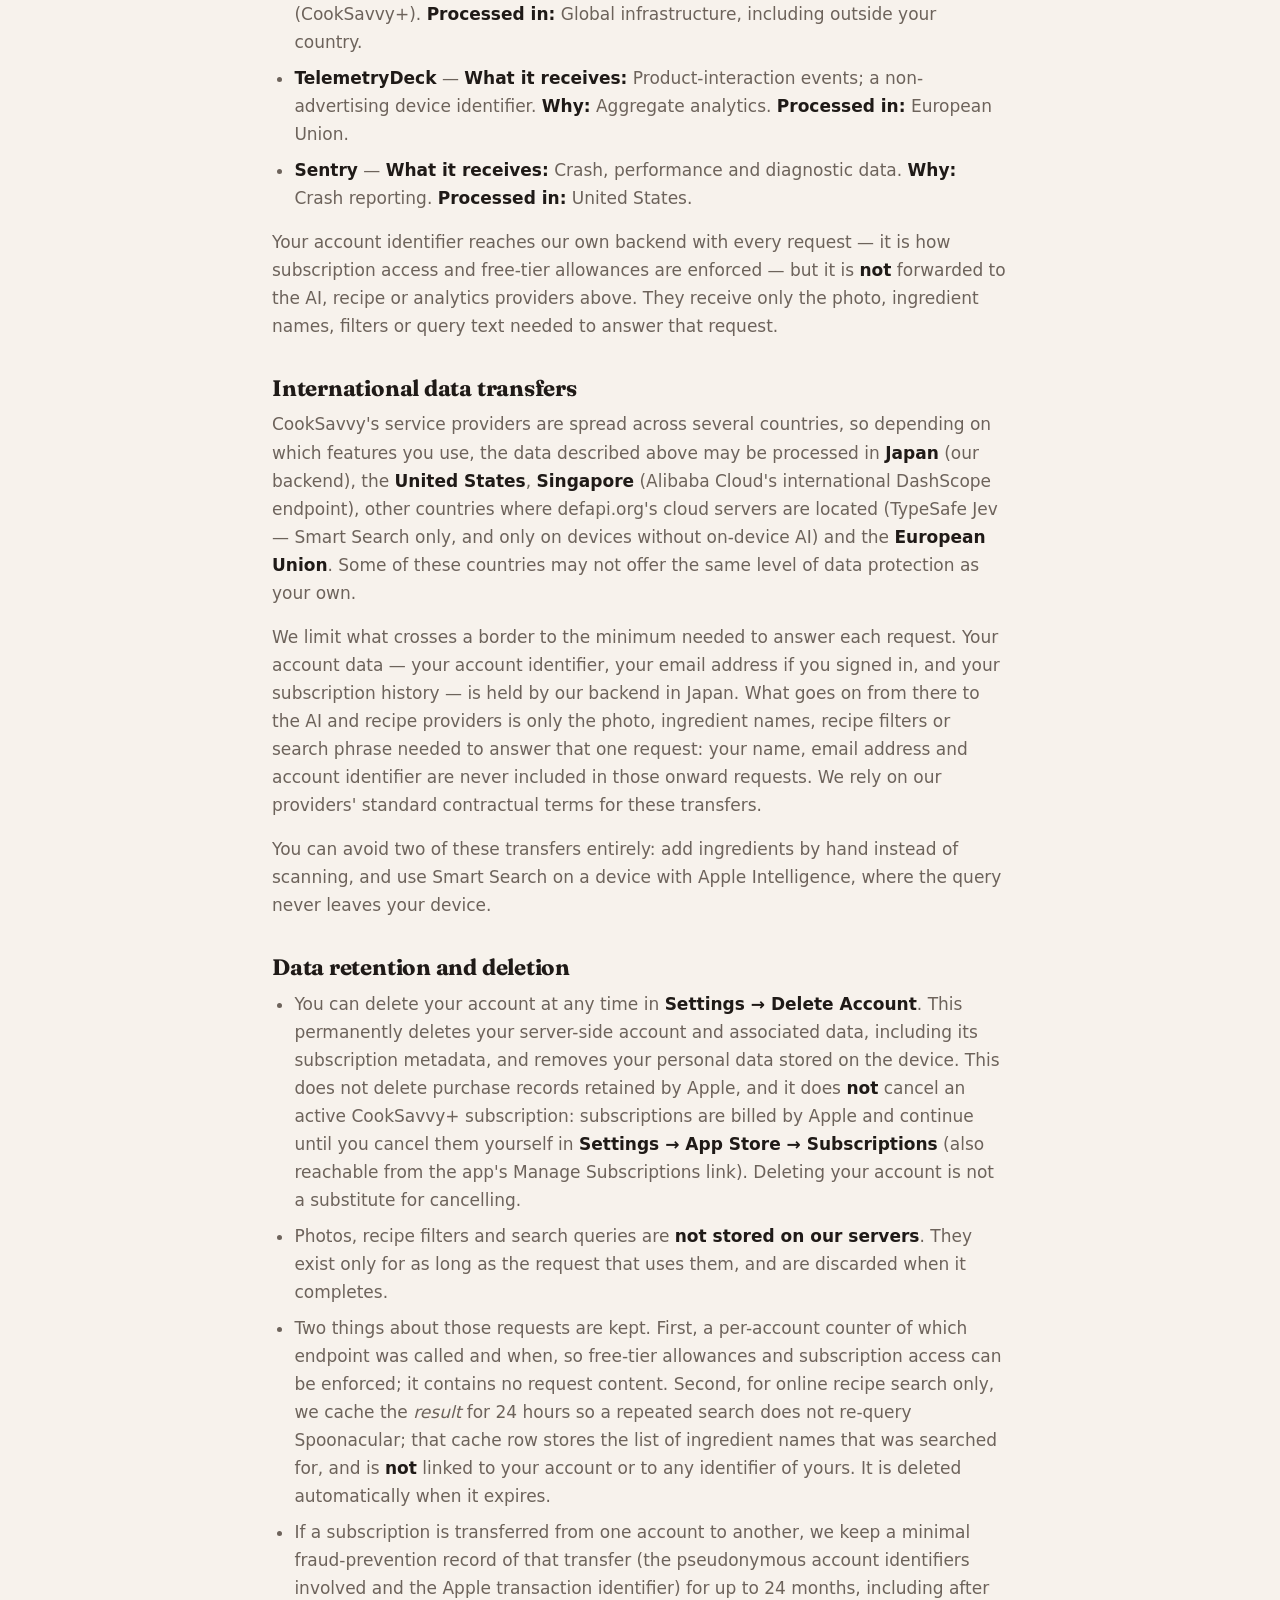
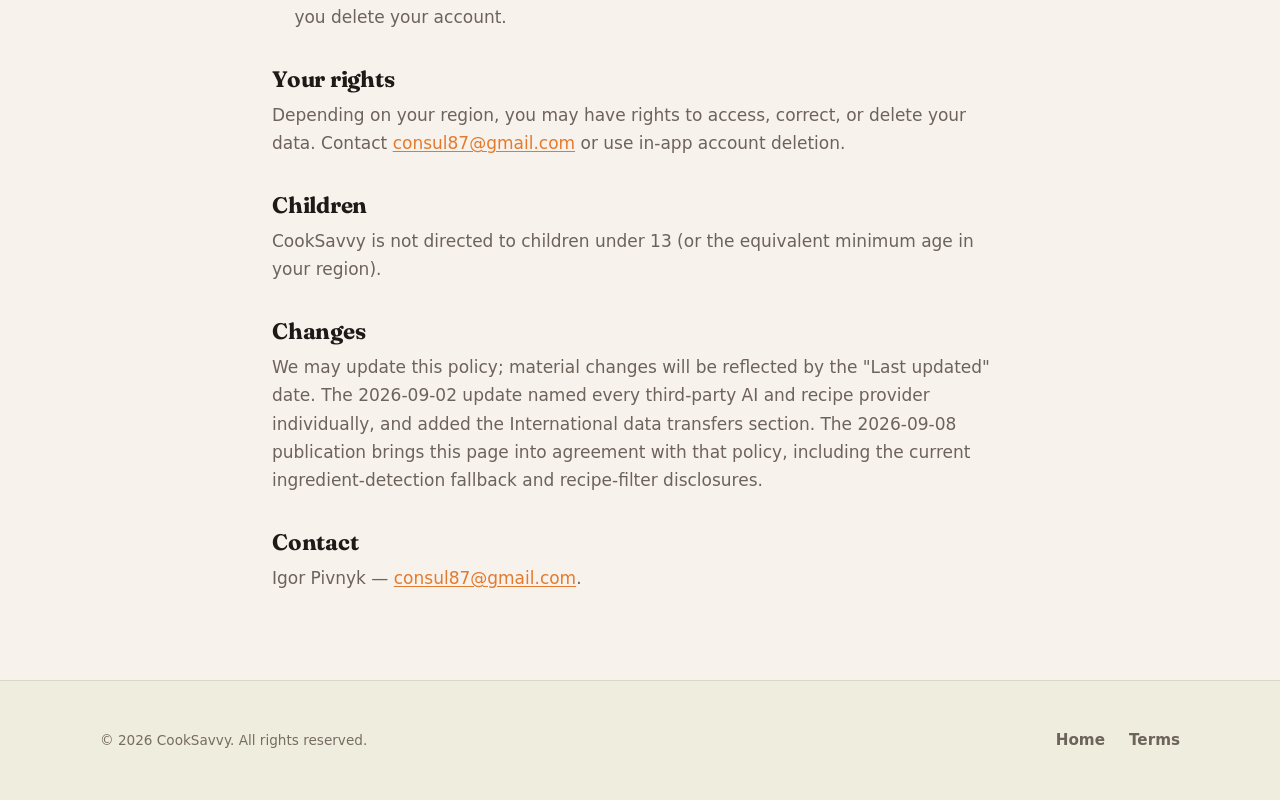
==== commit d70eeab5: "Privacy policy: sync two older gaps with the app's policy Add the subscription-transfer fraud-preven" ====
--- a/privacy.html
+++ b/privacy.html
@@ -184,7 +184,7 @@
             <strong>AI-generated recipes.</strong> The ingredient names you selected, together
             with the filters you applied — cook time, difficulty and any dietary
             preferences you set in Settings <strong>or that Smart Search infers from your
-            query</strong> (for example vegetarian, gluten-free, halal), including any allergy
+            query</strong> (for example vegetarian, gluten-free, dairy-free), including any allergy
             selections (for example egg, soy, sesame, fish or shellfish) and the names of
             ingredients you ask CookSavvy to avoid — are sent to our backend, which forwards them
             to a third-party AI provider to write the recipe. The provider is <strong>Alibaba
@@ -444,6 +444,13 @@
             yours. It is deleted automatically when it expires.
           </li>
 
+          <li>
+            If a subscription is transferred from one account to another, we keep a minimal
+            fraud-prevention record of that transfer (the pseudonymous account identifiers
+            involved and the Apple transaction identifier) for up to 24 months, including after
+            you delete your account.
+          </li>
+
           </ul>
 
           <h2>Your rights</h2>
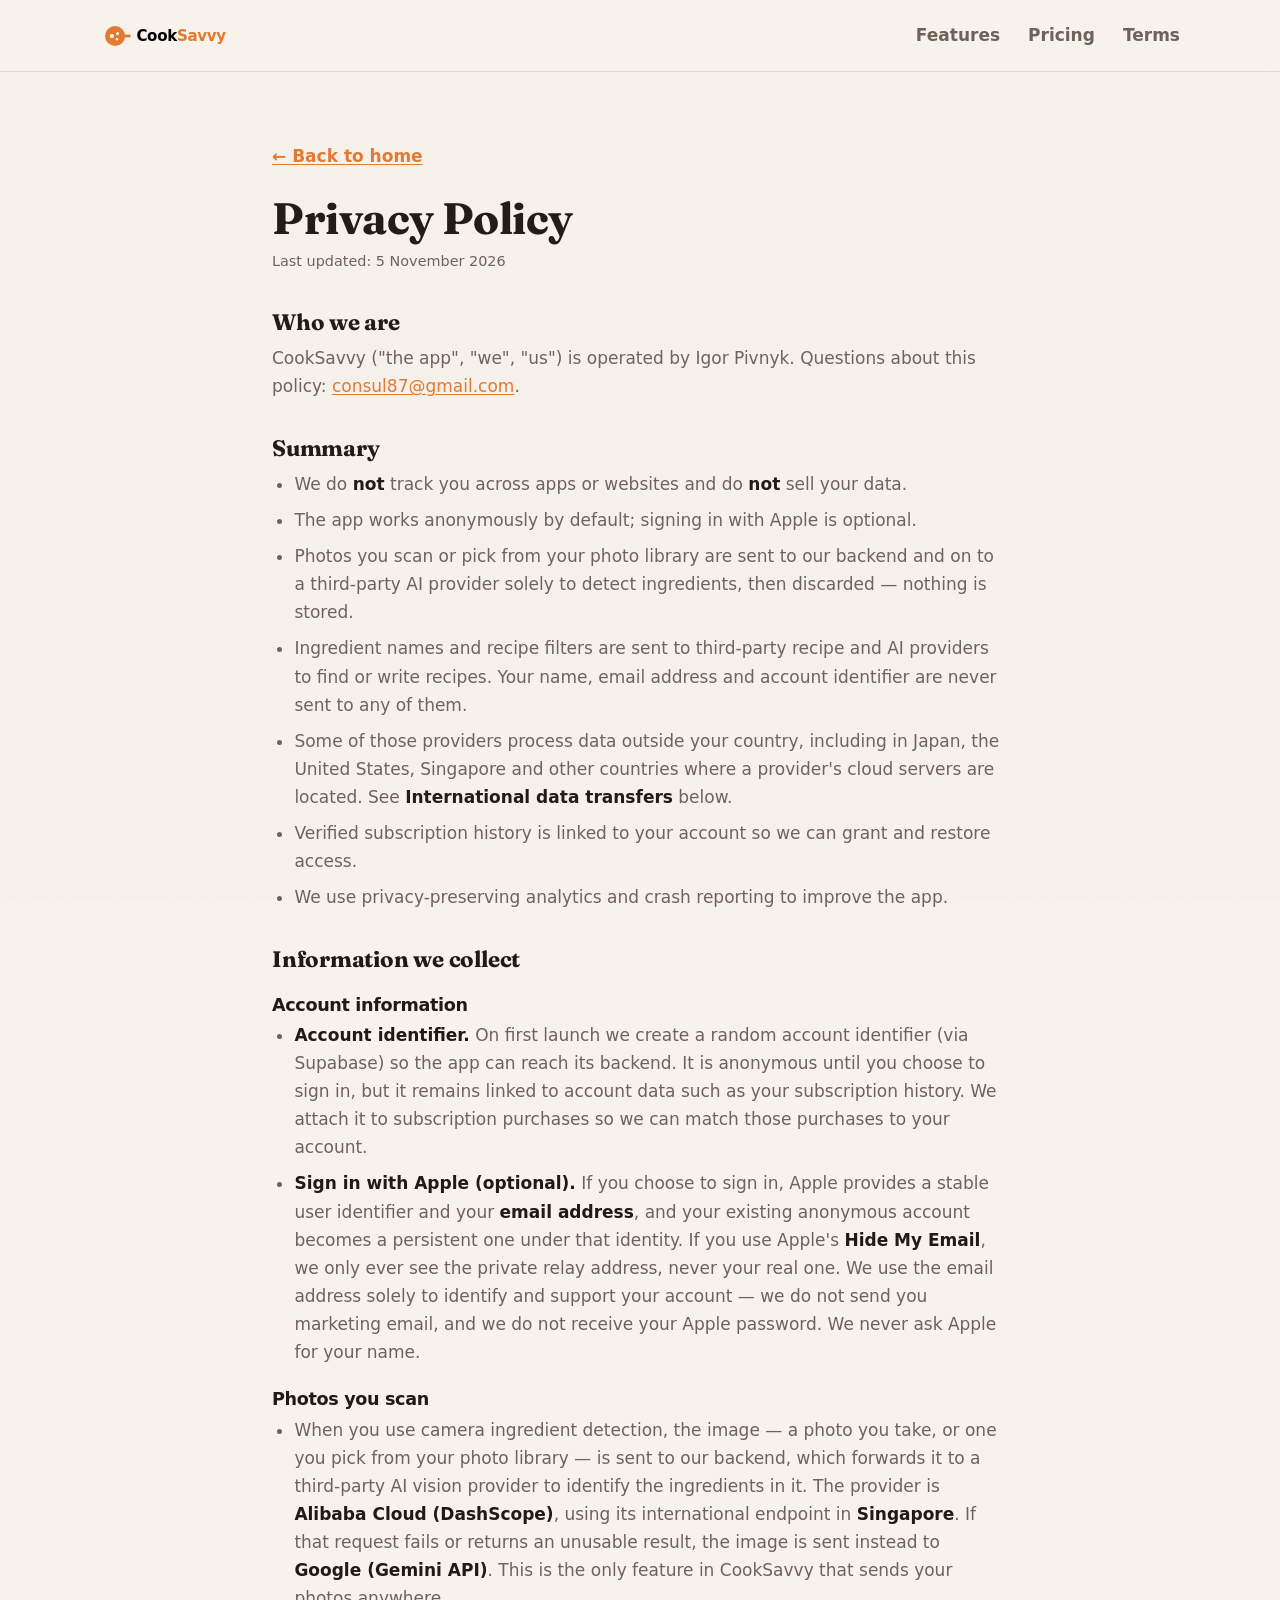
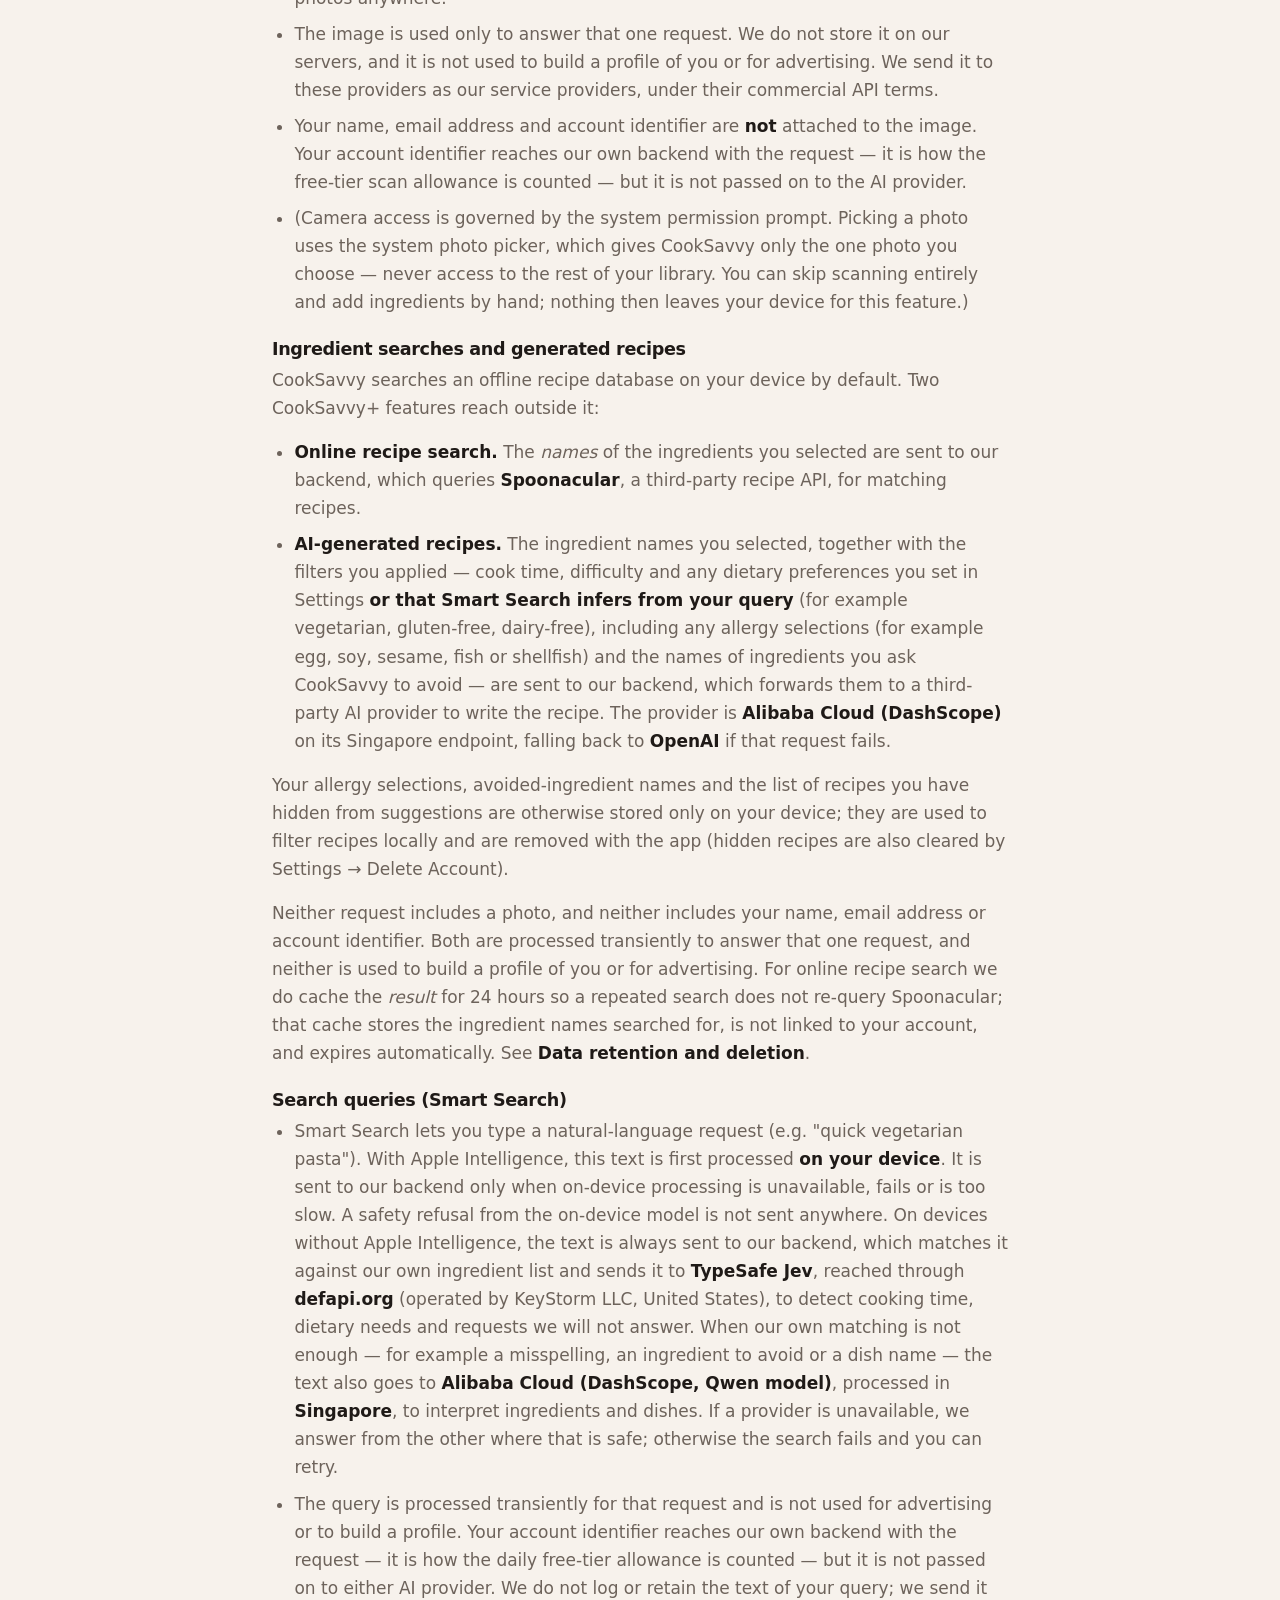
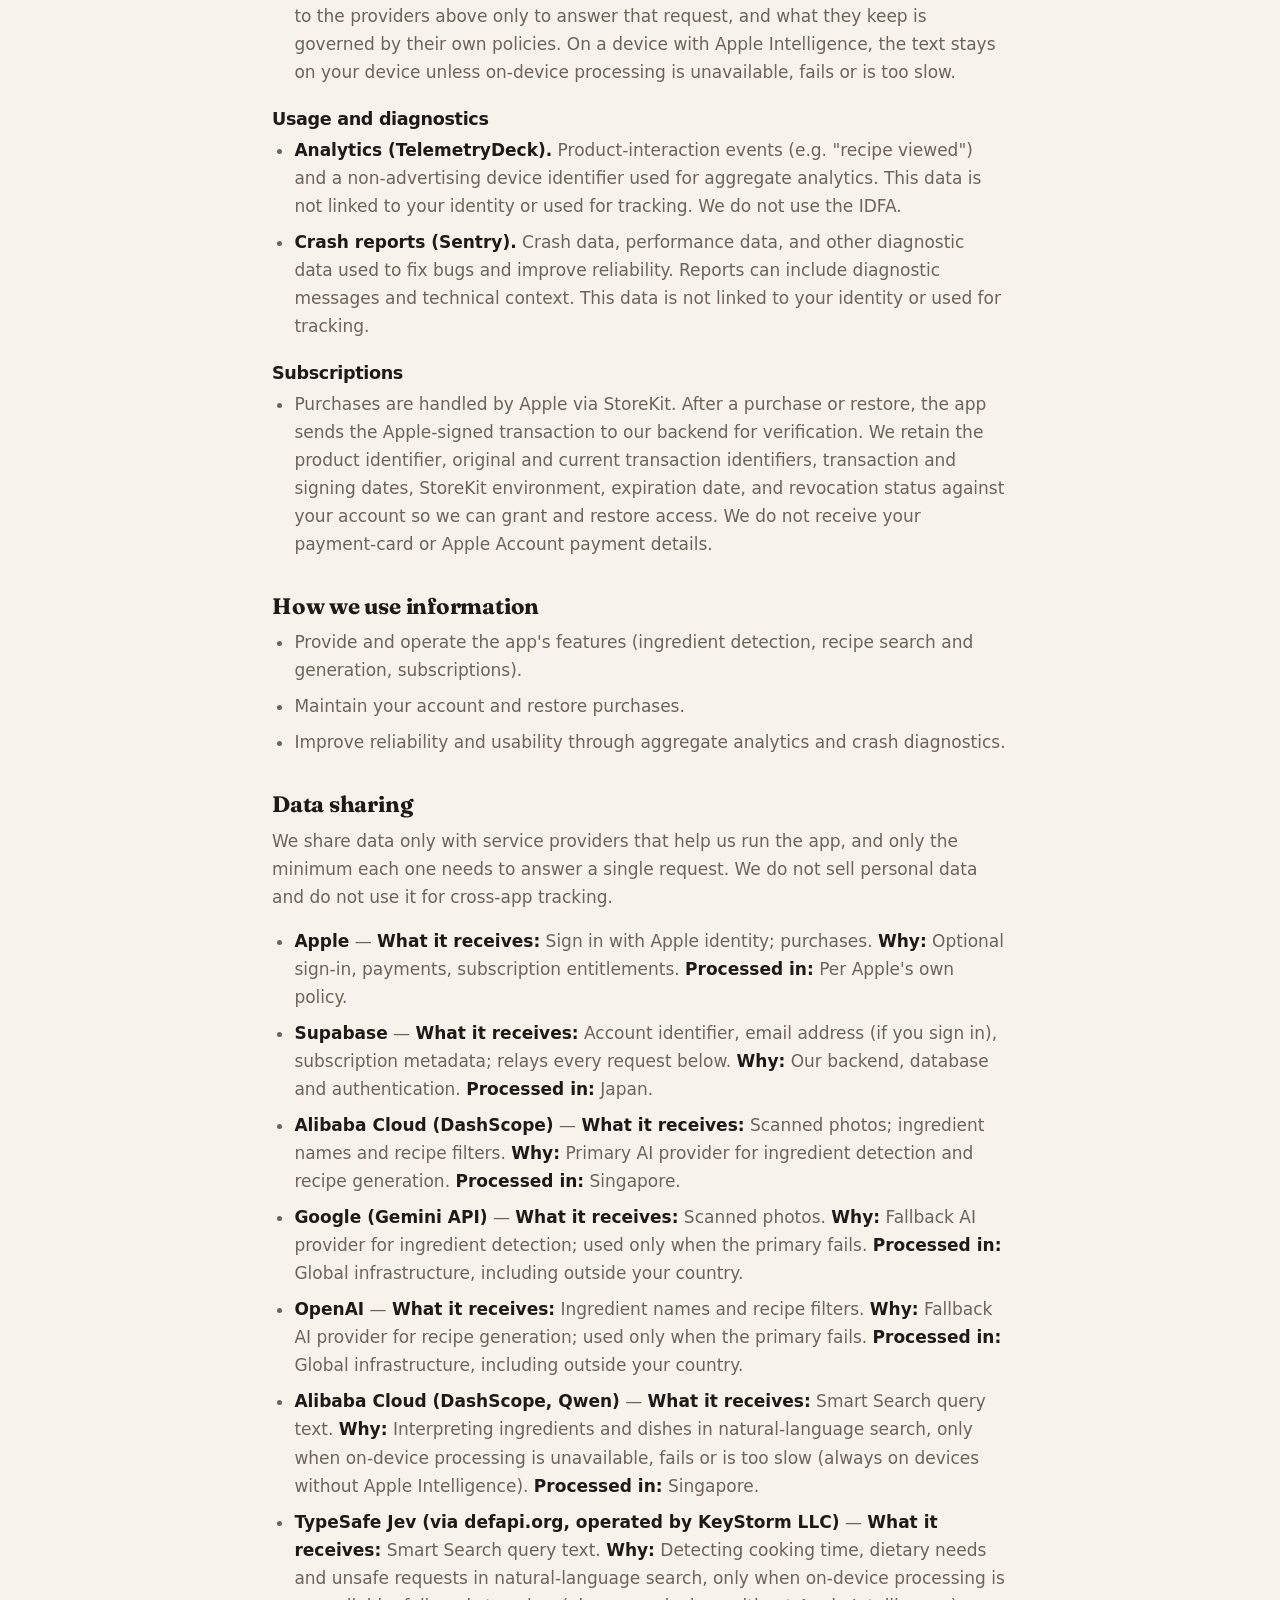
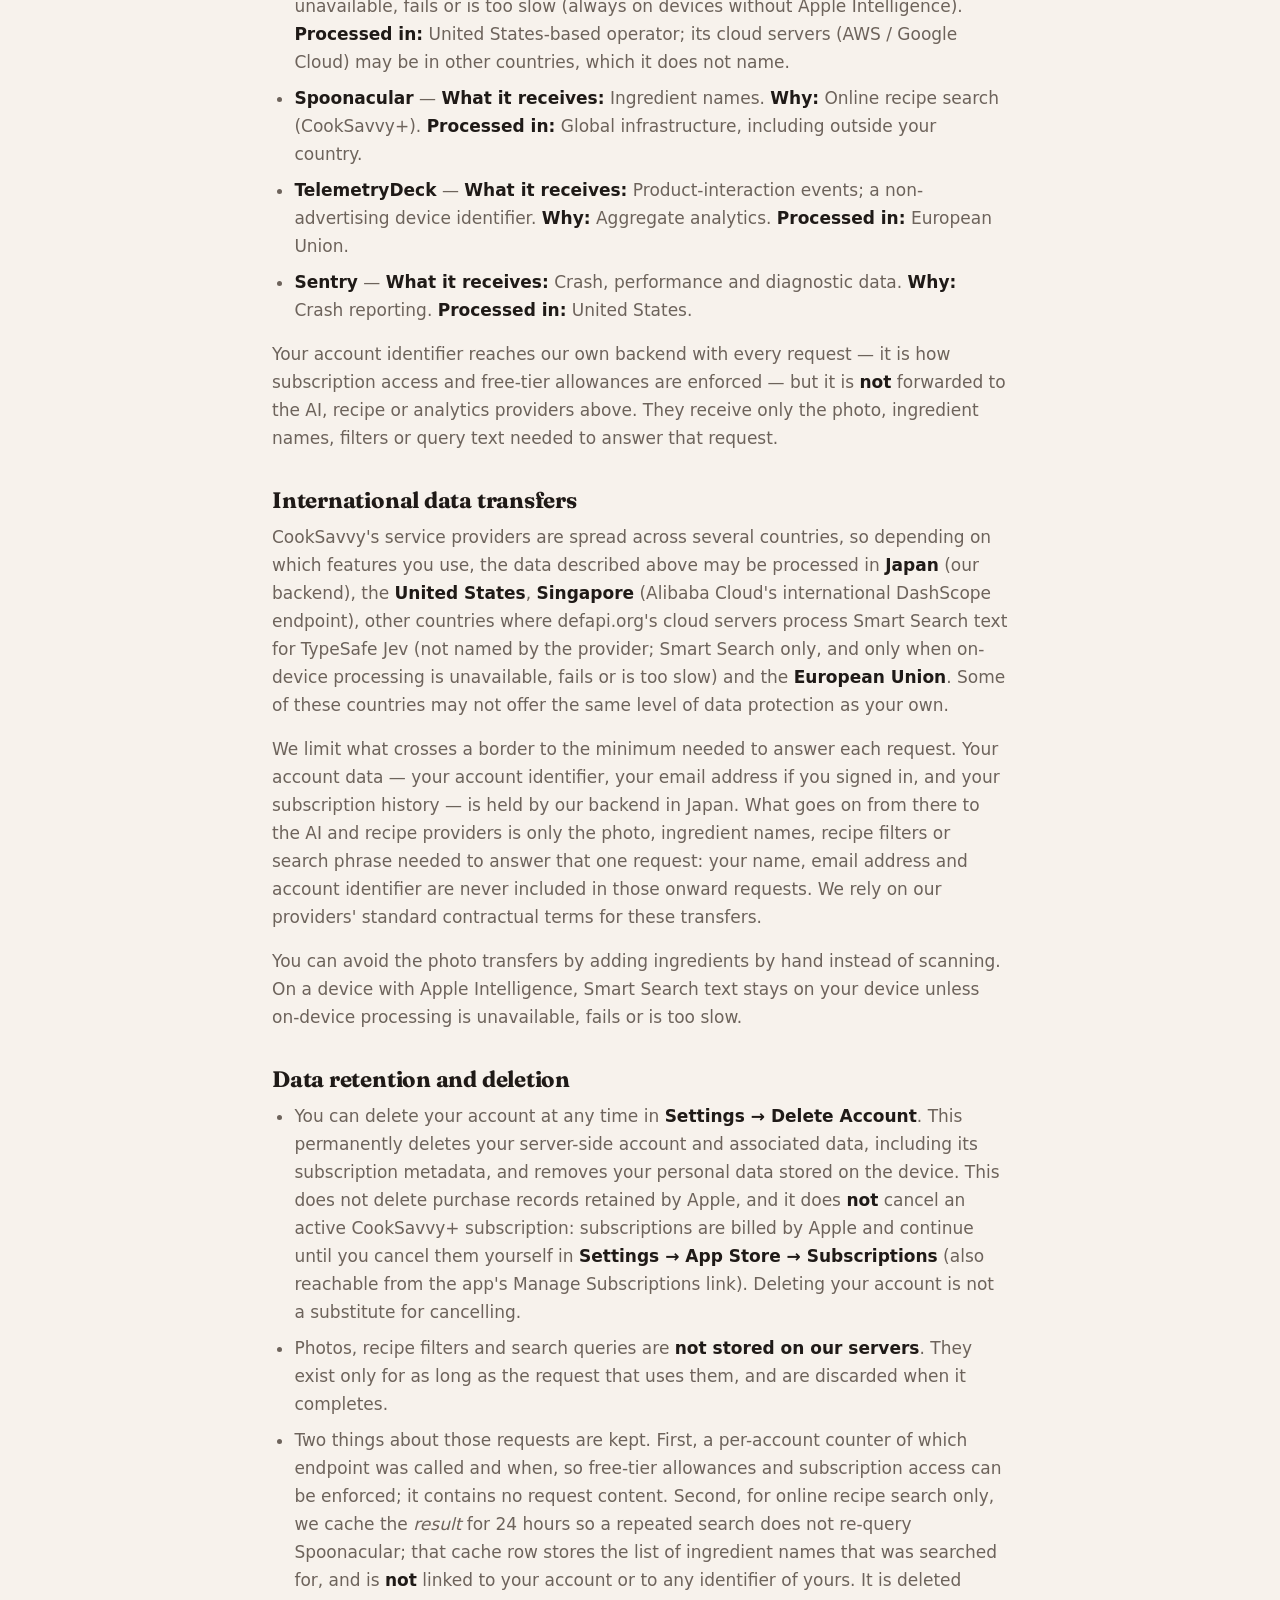
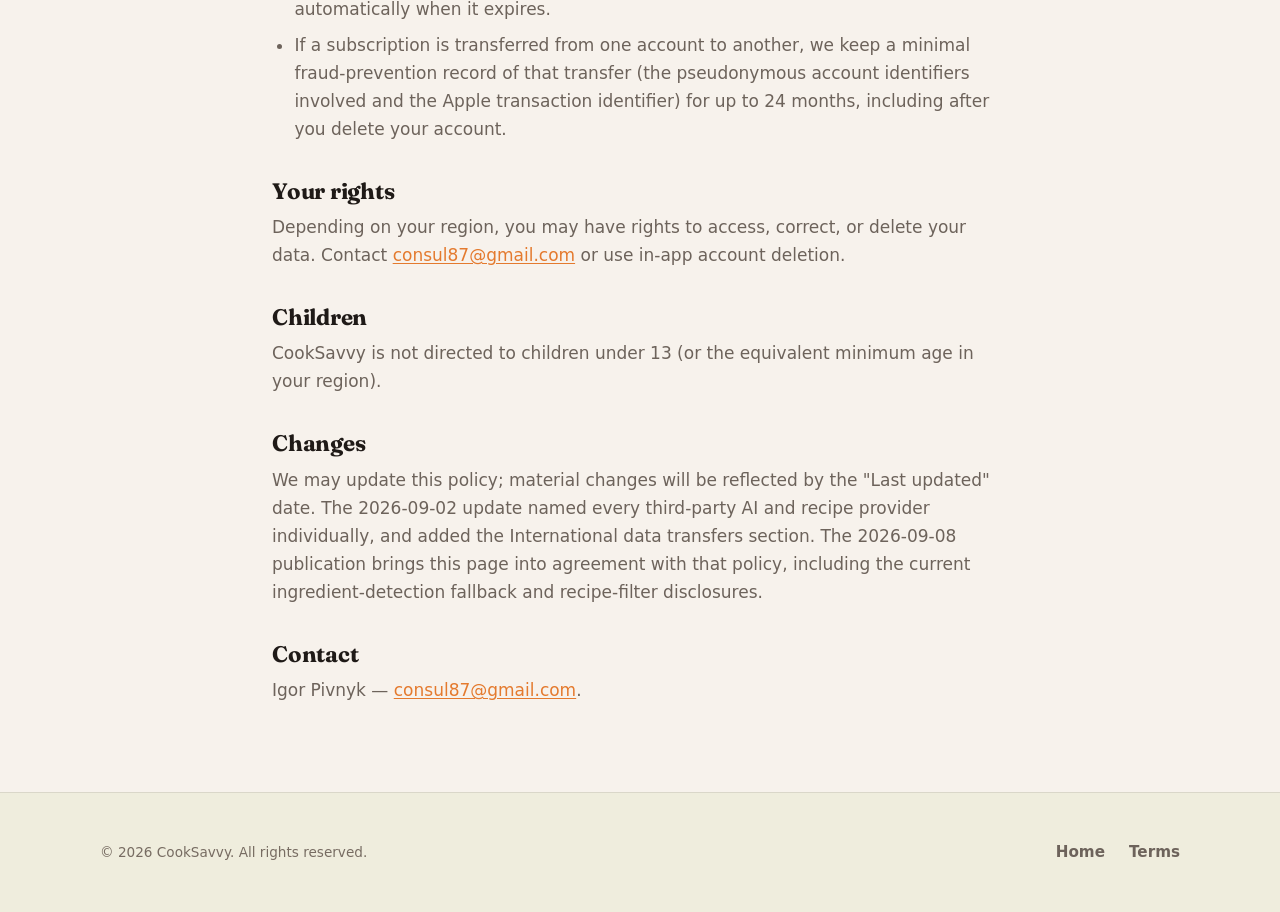
==== commit 4d86cdc7: "privacy: Smart Search text leaves the device when on-device parsing is unavailable, fails or is slow" ====
--- a/privacy.html
+++ b/privacy.html
@@ -50,7 +50,7 @@
           <a class="legal__back" href="index.html">&larr; Back to home</a>
 
           <h1>Privacy Policy</h1>
-          <p class="legal__updated">Last updated: 4 November 2026</p>
+          <p class="legal__updated">Last updated: 5 November 2026</p>
 
           <h2>Who we are</h2>
 
@@ -217,17 +217,19 @@
 
           <li>
             Smart Search lets you type a natural-language request (e.g. "quick vegetarian
-            pasta"). On devices that support on-device AI (Apple Intelligence), this text is
-            processed <strong>entirely on your device</strong> and never leaves it. On devices
-            without on-device AI, the text is sent to our backend, which matches it against our
-            own ingredient list and sends it to <strong>TypeSafe Jev</strong>, reached through
-            <strong>defapi.org</strong> (operated by KeyStorm LLC, United States), to detect
-            cooking time, dietary needs and requests we will not answer. When our own
-            matching is not enough — for example a misspelling, an ingredient to avoid or a dish
-            name — the text also goes to <strong>Alibaba Cloud (DashScope, Qwen model)</strong>,
-            processed in <strong>Singapore</strong>, to interpret ingredients and dishes. If a
-            provider is unavailable, we answer from the other where that is safe; otherwise the
-            search fails and you can retry.
+            pasta"). With Apple Intelligence, this text is first processed
+            <strong>on your device</strong>. It is sent to our backend only when on-device
+            processing is unavailable, fails or is too slow. A safety refusal from the on-device
+            model is not sent anywhere. On devices without Apple Intelligence, the text is always
+            sent to our backend, which matches it against our own ingredient list and sends it to
+            <strong>TypeSafe Jev</strong>, reached through <strong>defapi.org</strong> (operated by
+            KeyStorm LLC, United States), to detect cooking time, dietary needs and requests we
+            will not answer. When our own matching is not enough — for example a misspelling, an
+            ingredient to avoid or a dish name — the text also goes to
+            <strong>Alibaba Cloud (DashScope, Qwen model)</strong>, processed in
+            <strong>Singapore</strong>, to interpret ingredients and dishes. If a provider is
+            unavailable, we answer from the other where that is safe; otherwise the search fails
+            and you can retry.
           </li>
 
           <li>
@@ -236,8 +238,8 @@
             request — it is how the daily free-tier allowance is counted — but it is not passed
             on to either AI provider. We do not log or retain the text of your query; we send it to
             the providers above only to answer that request, and what they keep is governed by
-            their own policies. If you would
-            rather this text never left your device, use a device with Apple Intelligence.
+            their own policies. On a device with Apple Intelligence, the text stays on your device
+            unless on-device processing is unavailable, fails or is too slow.
           </li>
 
           </ul>
@@ -342,15 +344,17 @@
           <li>
             <strong>Alibaba Cloud (DashScope, Qwen)</strong> — <strong>What it receives:</strong>
             Smart Search query text. <strong>Why:</strong> Interpreting ingredients and dishes in
-            natural-language search, on devices without on-device AI. <strong>Processed
+            natural-language search, only when on-device processing is unavailable, fails or is
+            too slow (always on devices without Apple Intelligence). <strong>Processed
             in:</strong> Singapore.
           </li>
 
           <li>
             <strong>TypeSafe Jev (via defapi.org, operated by KeyStorm LLC)</strong> —
             <strong>What it receives:</strong> Smart Search query text. <strong>Why:</strong>
-            Detecting cooking time, dietary needs and unsafe requests in natural-language
-            search, on devices without on-device AI. <strong>Processed in:</strong> United
+            Detecting cooking time, dietary needs and unsafe requests in natural-language search, only when
+            on-device processing is unavailable, fails or is too slow (always on devices without
+            Apple Intelligence). <strong>Processed in:</strong> United
             States-based operator; its cloud servers (AWS / Google Cloud) may be in other
             countries, which it does not name.
           </li>
@@ -391,10 +395,10 @@
             which features you use, the data described above may be processed in
             <strong>Japan</strong> (our backend), the <strong>United States</strong>,
             <strong>Singapore</strong> (Alibaba Cloud's international DashScope endpoint),
-            other countries where defapi.org's cloud servers are located (TypeSafe Jev — Smart
-            Search only, and only on devices without on-device AI) and the <strong>European
-            Union</strong>. Some of these countries may
-            not offer the same level of data protection as your own.
+            other countries where defapi.org's cloud servers process Smart Search text for TypeSafe
+            Jev (not named by the provider; Smart Search only, and only when on-device processing is
+            unavailable, fails or is too slow) and the <strong>European Union</strong>. Some of these
+            countries may not offer the same level of data protection as your own.
           </p>
 
           <p>
@@ -408,9 +412,9 @@
           </p>
 
           <p>
-            You can avoid two of these transfers entirely: add ingredients by hand instead of
-            scanning, and use Smart Search on a device with Apple Intelligence, where the query
-            never leaves your device.
+            You can avoid the photo transfers by adding ingredients by hand instead of scanning. On
+            a device with Apple Intelligence, Smart Search text stays on your device unless
+            on-device processing is unavailable, fails or is too slow.
           </p>
 
           <h2>Data retention and deletion</h2>
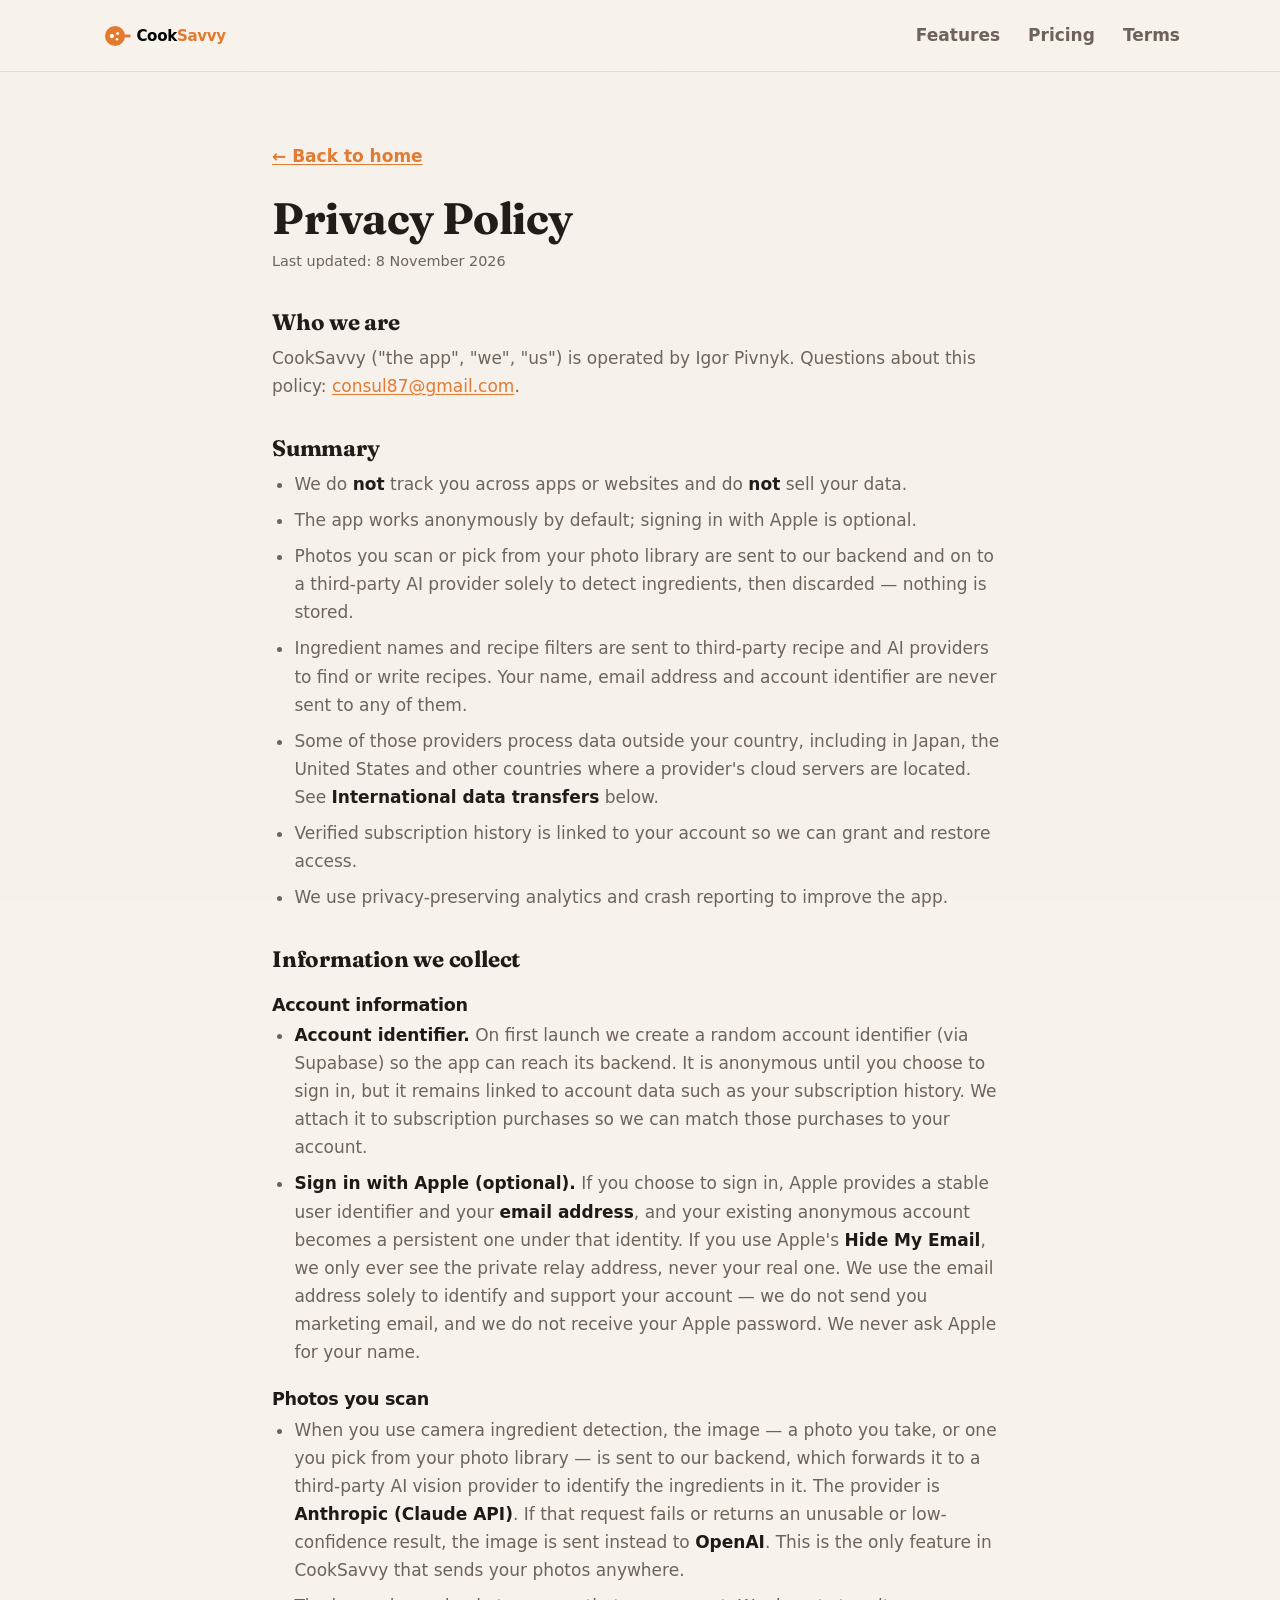
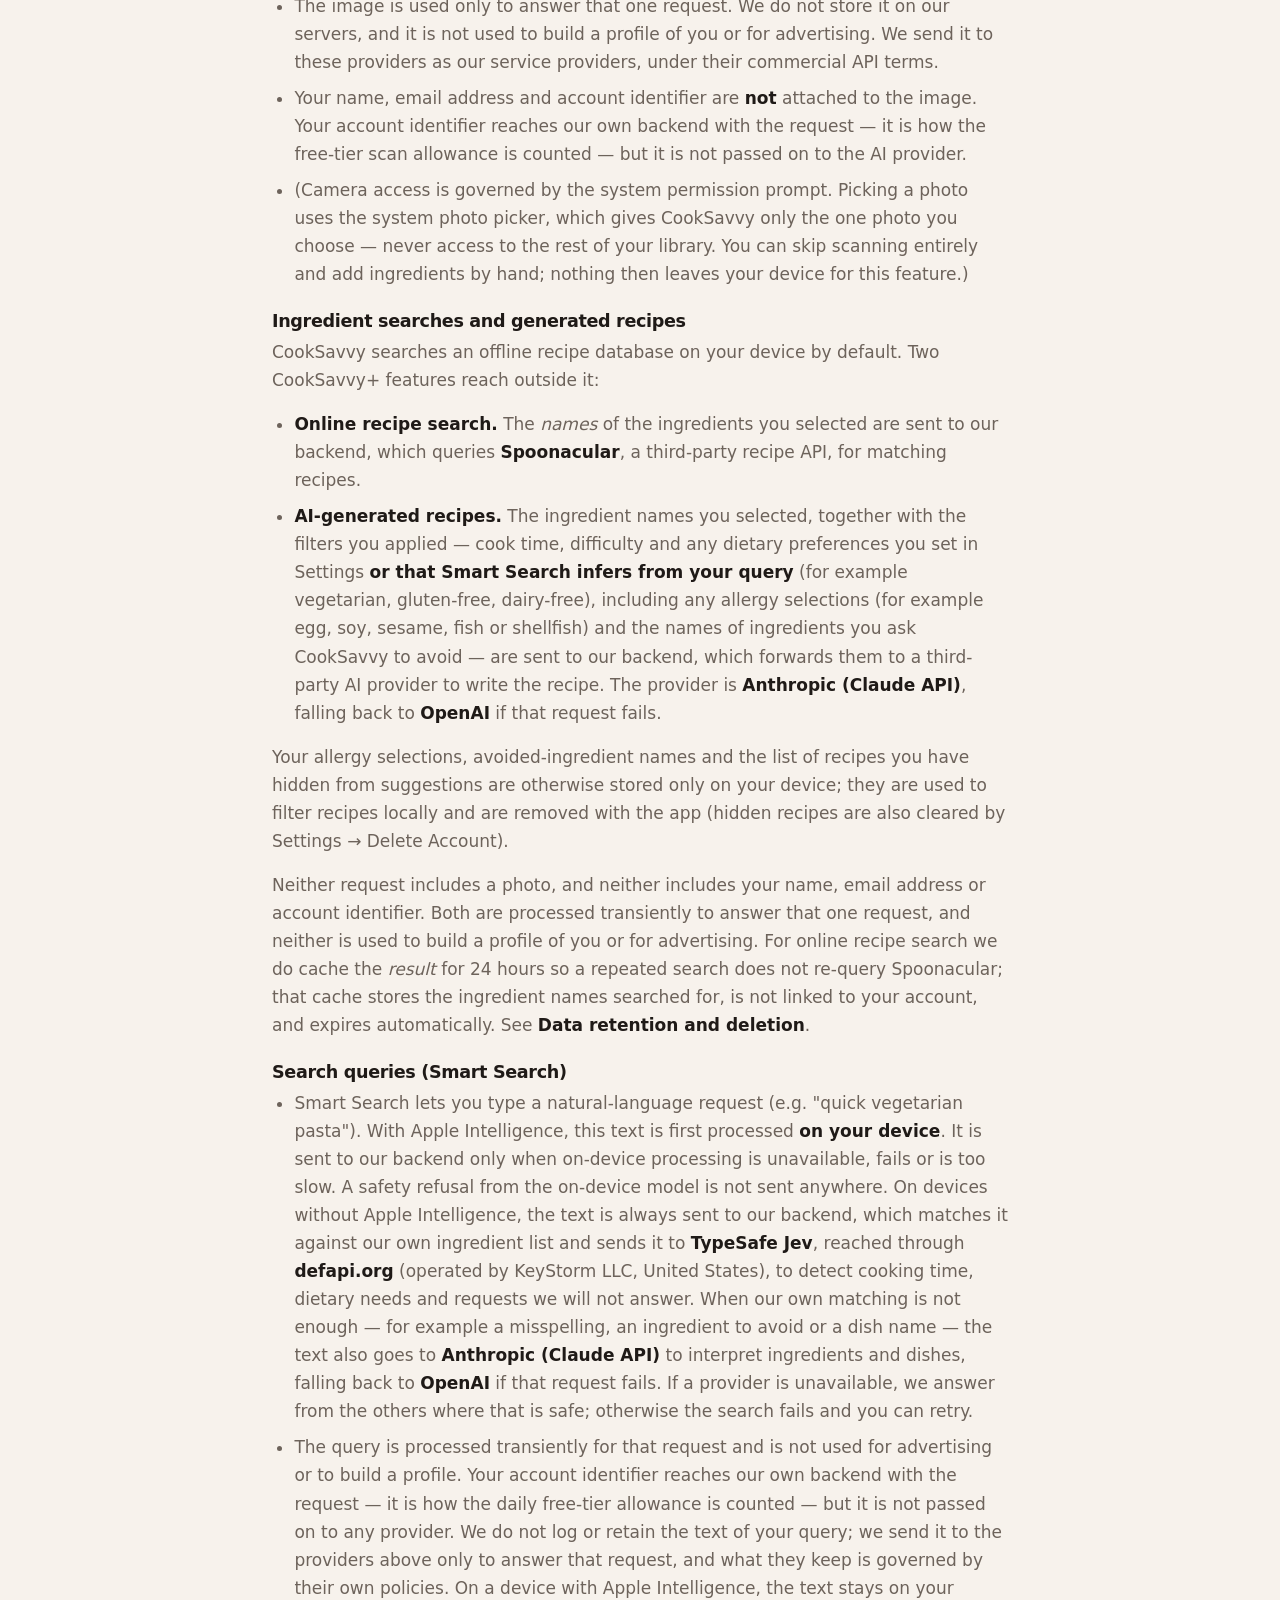
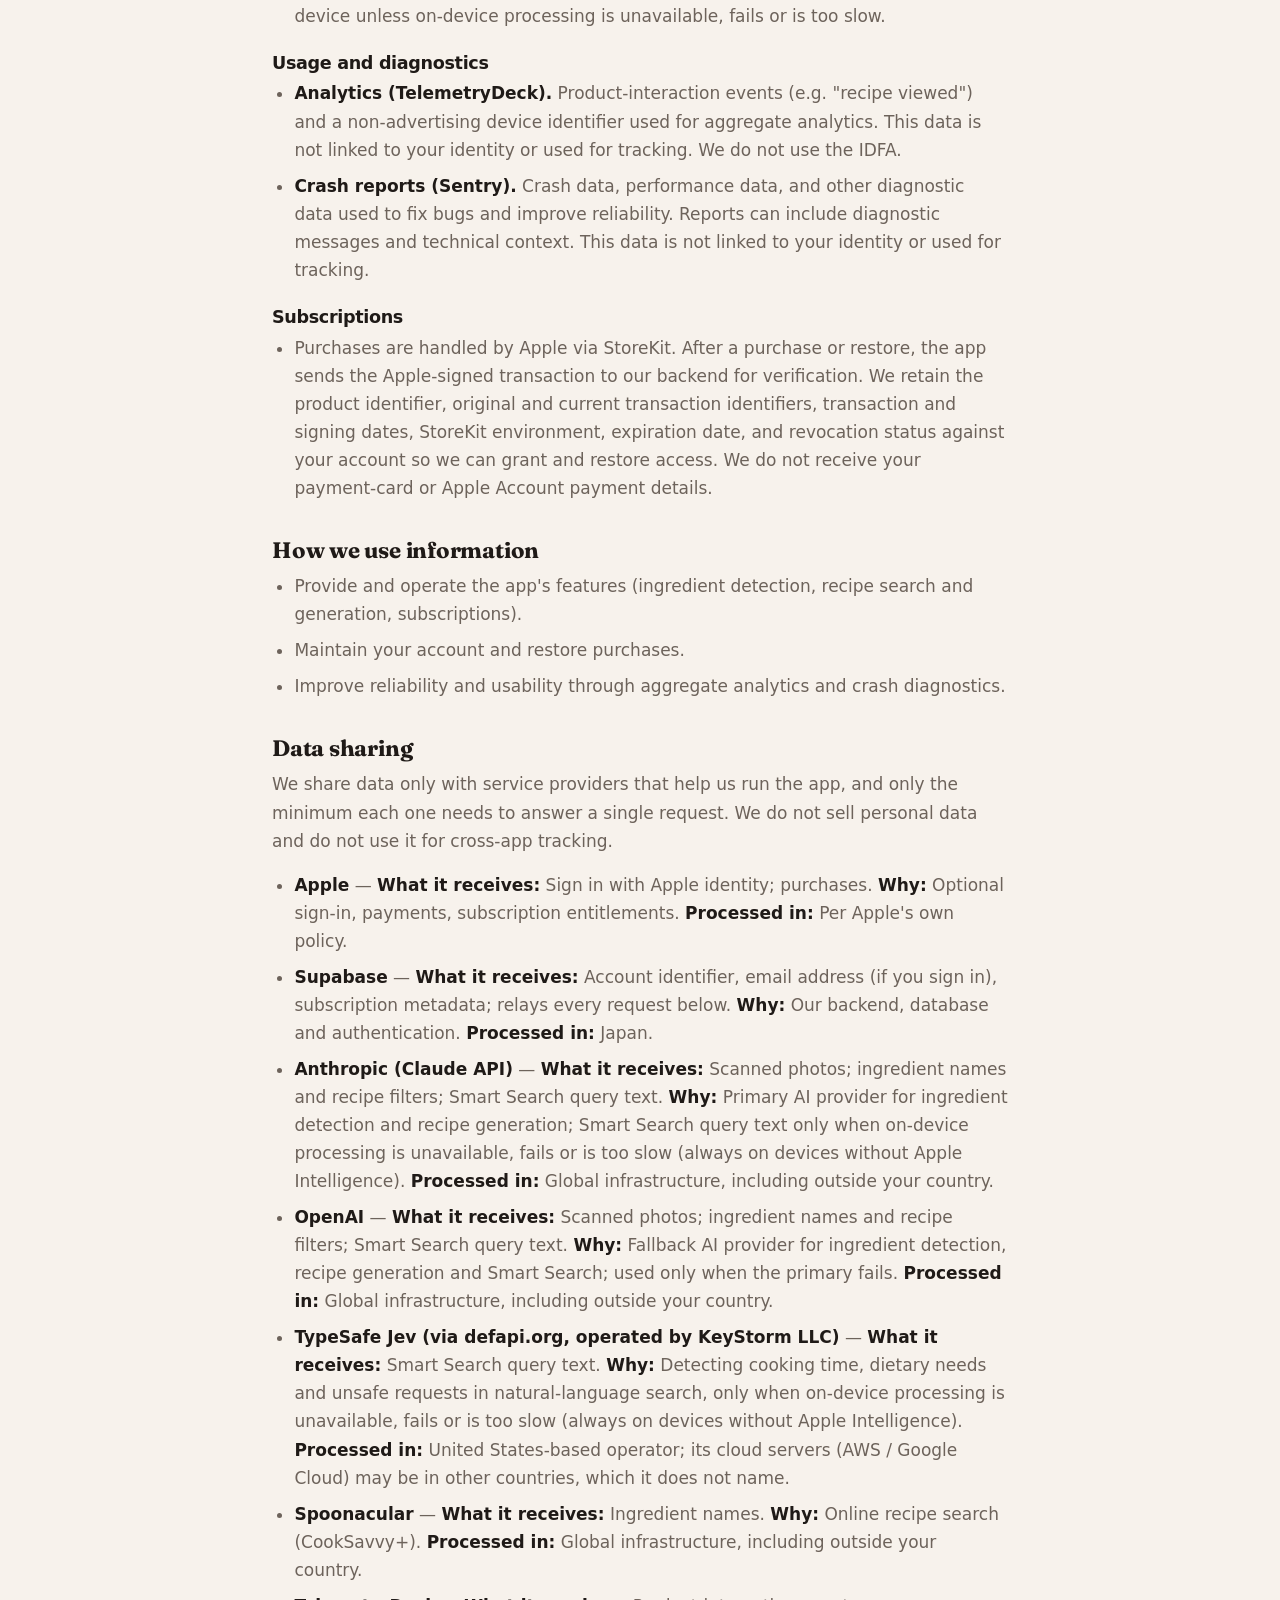
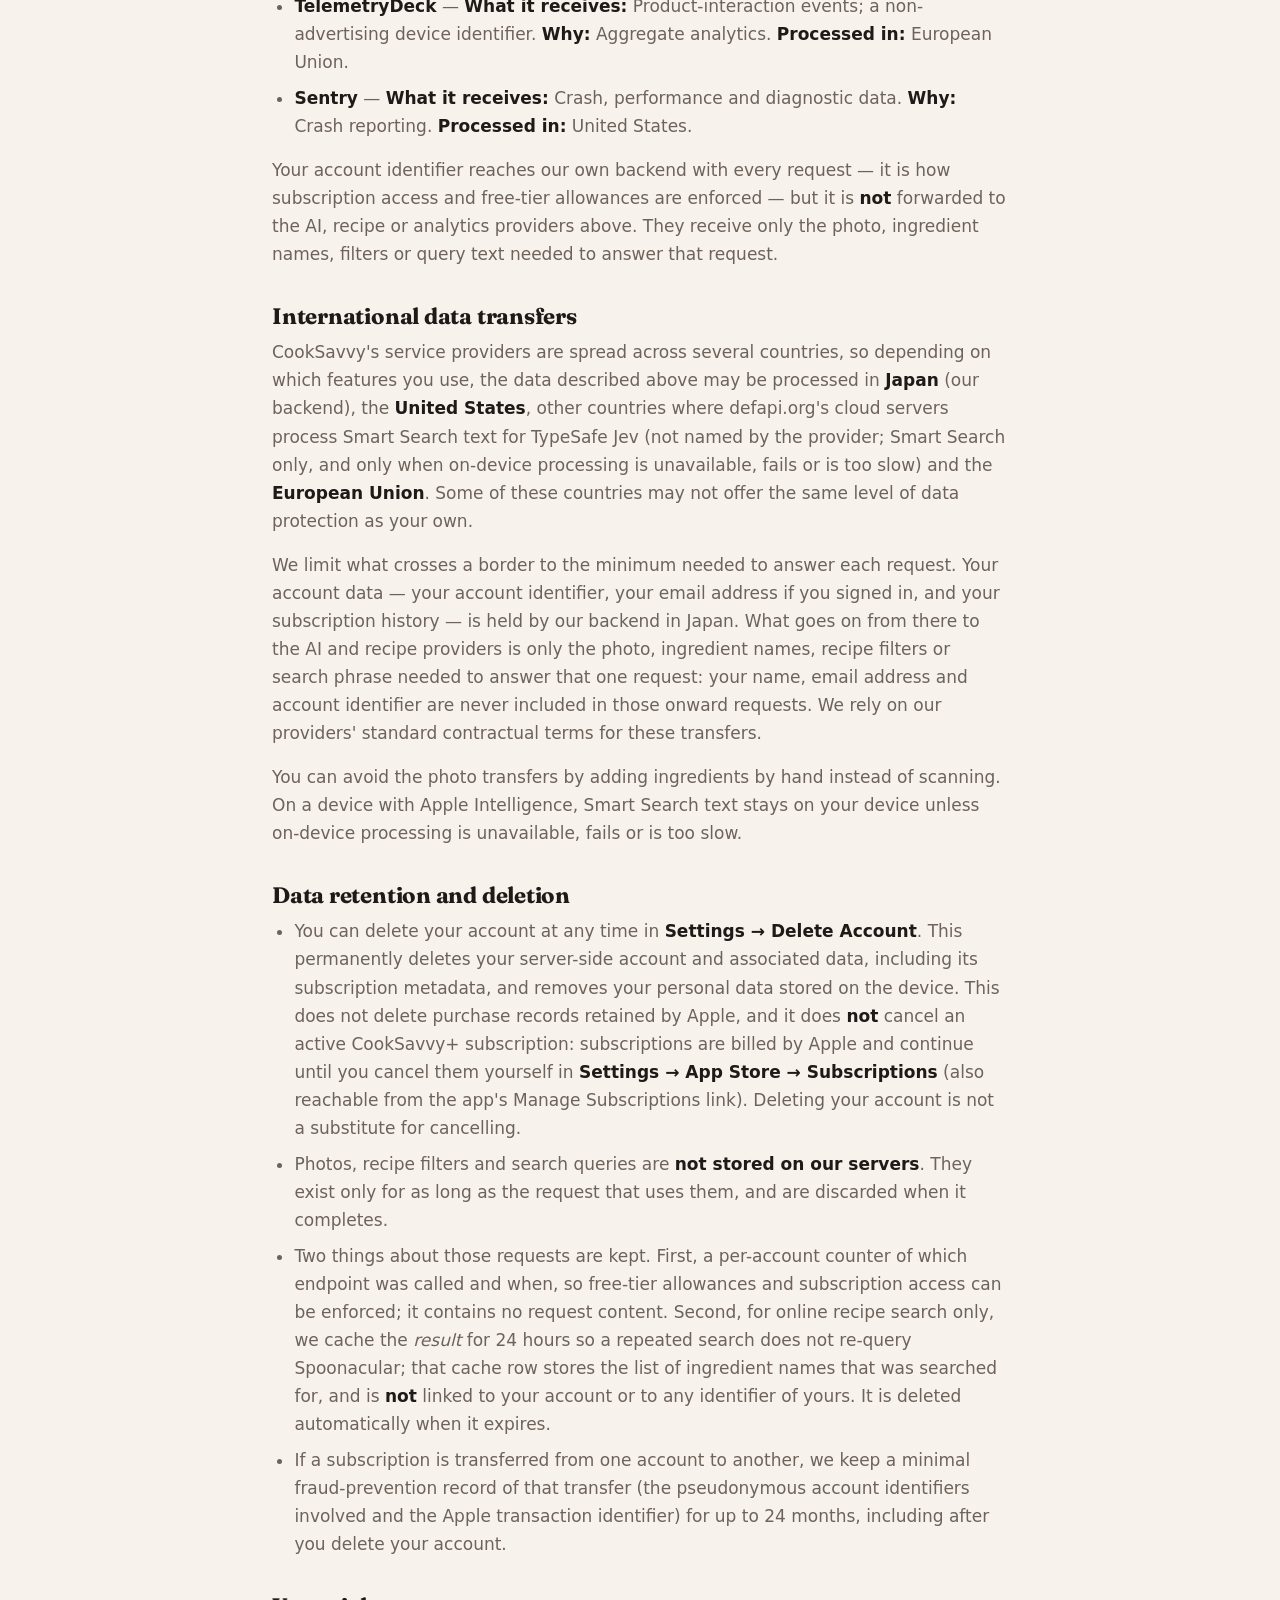
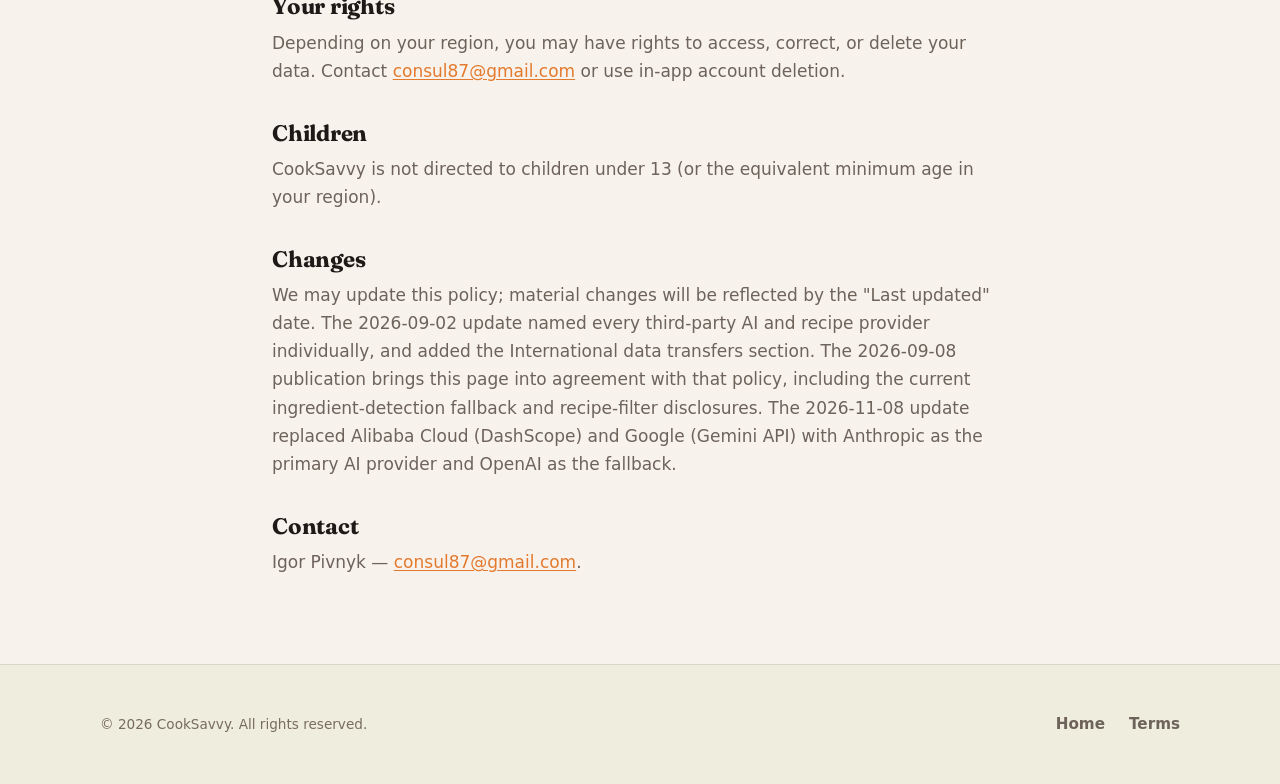
==== commit ef296e12: "Privacy policy: Anthropic primary, OpenAI fallback; drop Alibaba and Google" ====
--- a/privacy.html
+++ b/privacy.html
@@ -50,7 +50,7 @@
           <a class="legal__back" href="index.html">&larr; Back to home</a>
 
           <h1>Privacy Policy</h1>
-          <p class="legal__updated">Last updated: 5 November 2026</p>
+          <p class="legal__updated">Last updated: 8 November 2026</p>
 
           <h2>Who we are</h2>
 
@@ -85,7 +85,7 @@
 
           <li>
             Some of those providers process data outside your country, including in Japan, the
-            United States, Singapore and other countries where a provider's cloud servers are
+            United States and other countries where a provider's cloud servers are
             located. See <strong>International data
             transfers</strong> below.
           </li>
@@ -135,10 +135,9 @@
             When you use camera ingredient detection, the image &mdash; a photo you take, or one
             you pick from your photo library &mdash; is sent to our backend,
             which forwards it to a third-party AI vision provider to identify the ingredients in
-            it. The provider is <strong>Alibaba Cloud (DashScope)</strong>, using its
-            international endpoint in <strong>Singapore</strong>. If that request fails or
-            returns an unusable result, the image is sent instead to <strong>Google (Gemini
-            API)</strong>. This is the only feature in CookSavvy that sends your photos
+            it. The provider is <strong>Anthropic (Claude API)</strong>. If that request fails or
+            returns an unusable or low-confidence result, the image is sent instead to
+            <strong>OpenAI</strong>. This is the only feature in CookSavvy that sends your photos
             anywhere.
           </li>
 
@@ -187,9 +186,8 @@
             query</strong> (for example vegetarian, gluten-free, dairy-free), including any allergy
             selections (for example egg, soy, sesame, fish or shellfish) and the names of
             ingredients you ask CookSavvy to avoid — are sent to our backend, which forwards them
-            to a third-party AI provider to write the recipe. The provider is <strong>Alibaba
-            Cloud (DashScope)</strong> on its Singapore endpoint, falling back to
-            <strong>OpenAI</strong> if that request fails.
+            to a third-party AI provider to write the recipe. The provider is <strong>Anthropic
+            (Claude API)</strong>, falling back to <strong>OpenAI</strong> if that request fails.
           </li>
 
           </ul>
@@ -226,17 +224,17 @@
             KeyStorm LLC, United States), to detect cooking time, dietary needs and requests we
             will not answer. When our own matching is not enough — for example a misspelling, an
             ingredient to avoid or a dish name — the text also goes to
-            <strong>Alibaba Cloud (DashScope, Qwen model)</strong>, processed in
-            <strong>Singapore</strong>, to interpret ingredients and dishes. If a provider is
-            unavailable, we answer from the other where that is safe; otherwise the search fails
-            and you can retry.
+            <strong>Anthropic (Claude API)</strong> to interpret ingredients and dishes, falling
+            back to <strong>OpenAI</strong> if that request fails. If a provider is unavailable, we
+            answer from the others where that is safe; otherwise the search fails and you can
+            retry.
           </li>
 
           <li>
             The query is processed transiently for that request and is not used for advertising
             or to build a profile. Your account identifier reaches our own backend with the
             request — it is how the daily free-tier allowance is counted — but it is not passed
-            on to either AI provider. We do not log or retain the text of your query; we send it to
+            on to any provider. We do not log or retain the text of your query; we send it to
             the providers above only to answer that request, and what they keep is governed by
             their own policies. On a device with Apple Intelligence, the text stays on your device
             unless on-device processing is unavailable, fails or is too slow.
@@ -321,32 +319,20 @@
           </li>
 
           <li>
-            <strong>Alibaba Cloud (DashScope)</strong> — <strong>What it receives:</strong>
-            Scanned photos; ingredient names and recipe filters. <strong>Why:</strong> Primary
-            AI provider for ingredient detection and recipe generation. <strong>Processed
-            in:</strong> Singapore.
-          </li>
-
-          <li>
-            <strong>Google (Gemini API)</strong> — <strong>What it receives:</strong> Scanned
-            photos. <strong>Why:</strong> Fallback AI provider for ingredient detection; used
-            only when the primary fails. <strong>Processed in:</strong> Global infrastructure,
-            including outside your country.
-          </li>
-
-          <li>
-            <strong>OpenAI</strong> — <strong>What it receives:</strong> Ingredient names and
-            recipe filters. <strong>Why:</strong> Fallback AI provider for recipe generation;
-            used only when the primary fails. <strong>Processed in:</strong> Global
+            <strong>Anthropic (Claude API)</strong> — <strong>What it receives:</strong> Scanned
+            photos; ingredient names and recipe filters; Smart Search query text. <strong>Why:</strong>
+            Primary AI provider for ingredient detection and recipe generation; Smart Search
+            query text only when on-device processing is unavailable, fails or is too slow (always
+            on devices without Apple Intelligence). <strong>Processed in:</strong> Global
             infrastructure, including outside your country.
           </li>
 
           <li>
-            <strong>Alibaba Cloud (DashScope, Qwen)</strong> — <strong>What it receives:</strong>
-            Smart Search query text. <strong>Why:</strong> Interpreting ingredients and dishes in
-            natural-language search, only when on-device processing is unavailable, fails or is
-            too slow (always on devices without Apple Intelligence). <strong>Processed
-            in:</strong> Singapore.
+            <strong>OpenAI</strong> — <strong>What it receives:</strong> Scanned photos; ingredient
+            names and recipe filters; Smart Search query text. <strong>Why:</strong> Fallback AI
+            provider for ingredient detection, recipe generation and Smart Search; used only when
+            the primary fails. <strong>Processed in:</strong> Global infrastructure, including
+            outside your country.
           </li>
 
           <li>
@@ -394,7 +380,6 @@
             CookSavvy's service providers are spread across several countries, so depending on
             which features you use, the data described above may be processed in
             <strong>Japan</strong> (our backend), the <strong>United States</strong>,
-            <strong>Singapore</strong> (Alibaba Cloud's international DashScope endpoint),
             other countries where defapi.org's cloud servers process Smart Search text for TypeSafe
             Jev (not named by the provider; Smart Search only, and only when on-device processing is
             unavailable, fails or is too slow) and the <strong>European Union</strong>. Some of these
@@ -479,7 +464,9 @@
             date. The 2026-09-02 update named every third-party AI and recipe provider
             individually, and added the International data transfers section. The 2026-09-08
             publication brings this page into agreement with that policy, including the current
-            ingredient-detection fallback and recipe-filter disclosures.
+            ingredient-detection fallback and recipe-filter disclosures. The 2026-11-08 update
+            replaced Alibaba Cloud (DashScope) and Google (Gemini API) with Anthropic as the primary
+            AI provider and OpenAI as the fallback.
           </p>
 
           <h2>Contact</h2>
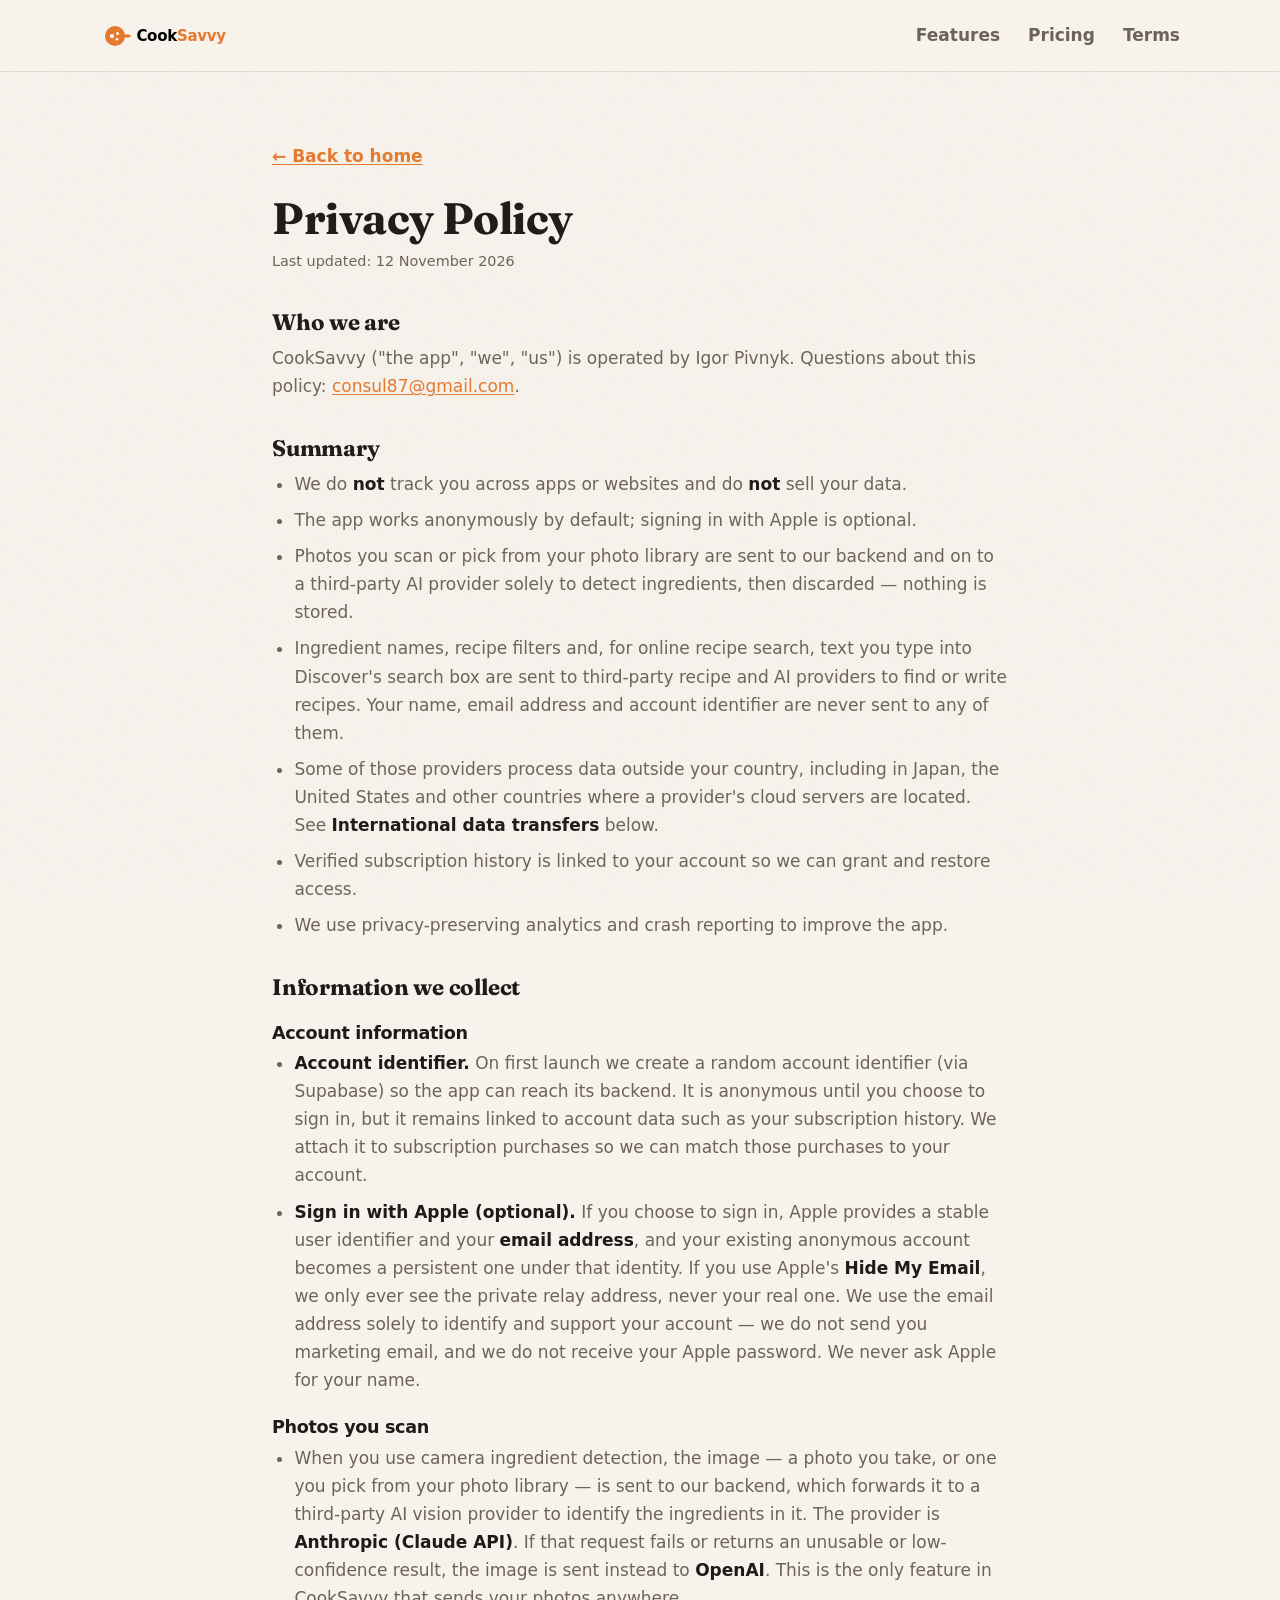
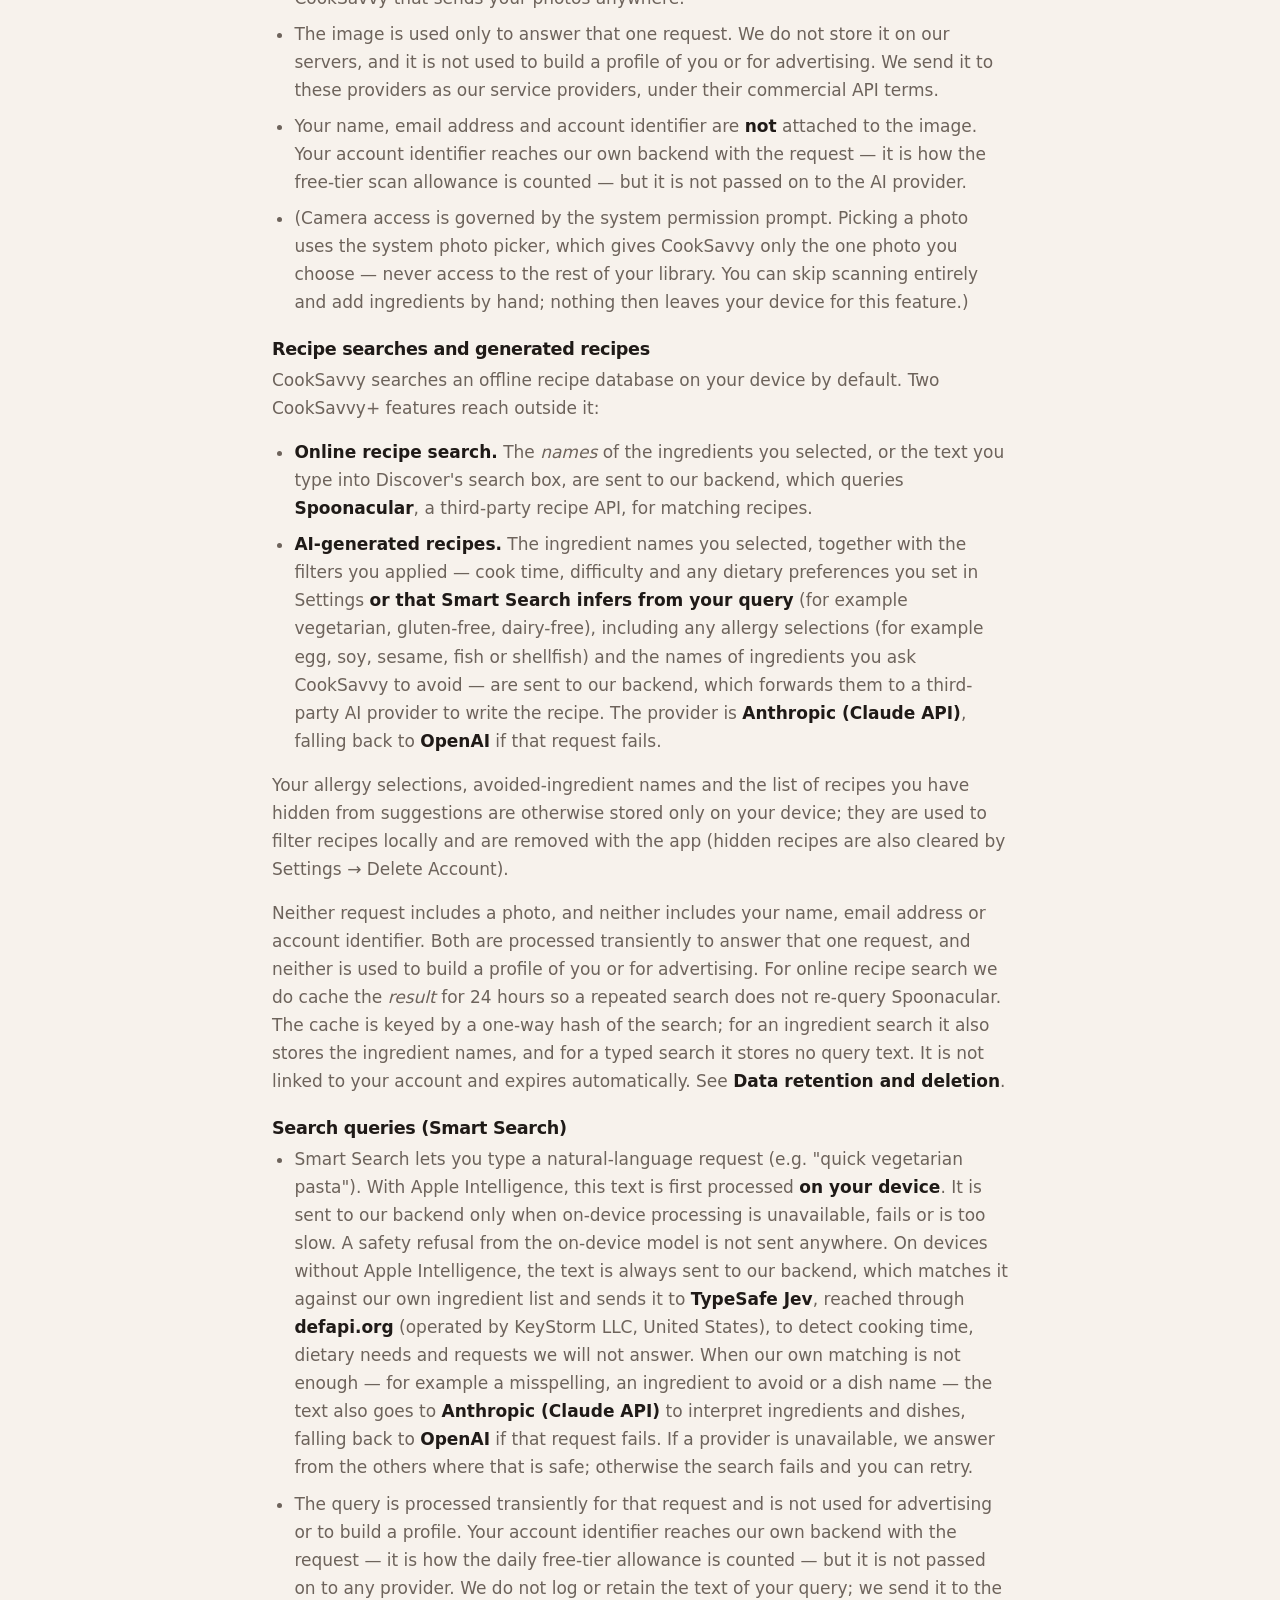
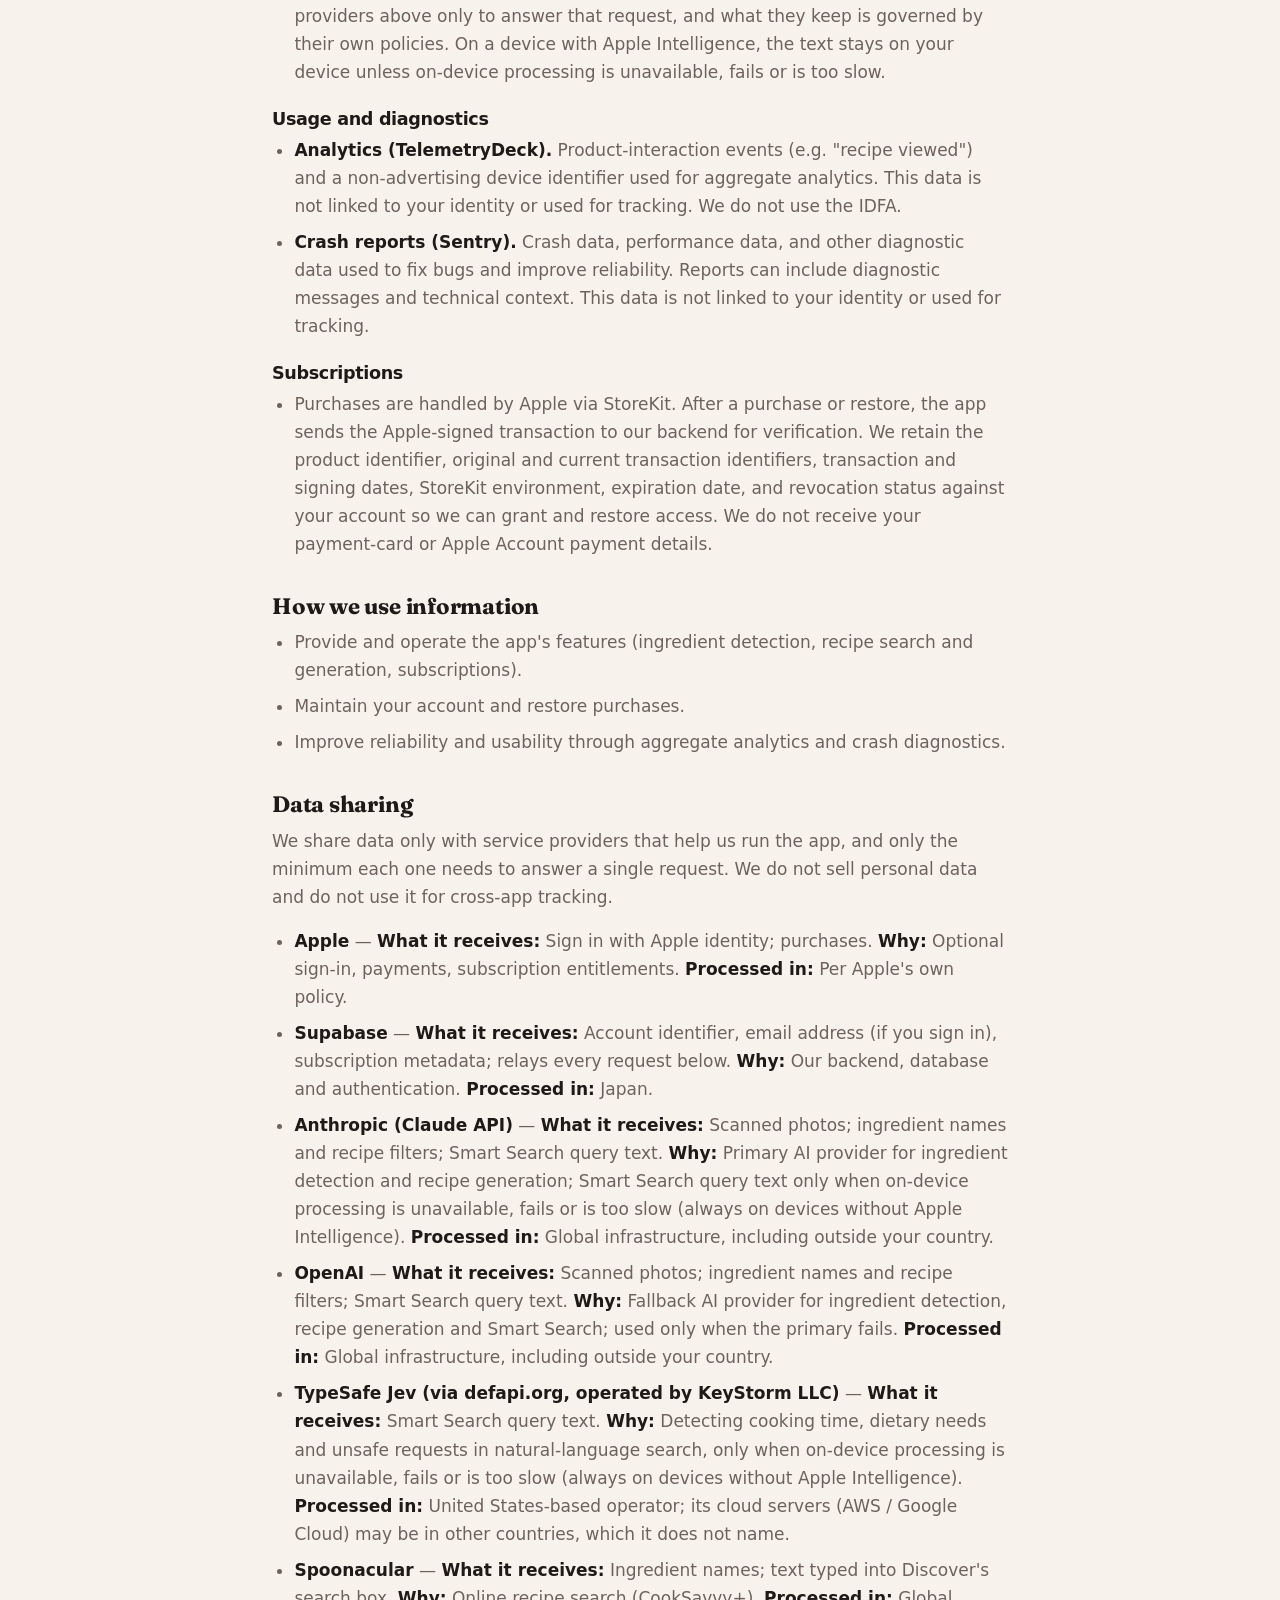
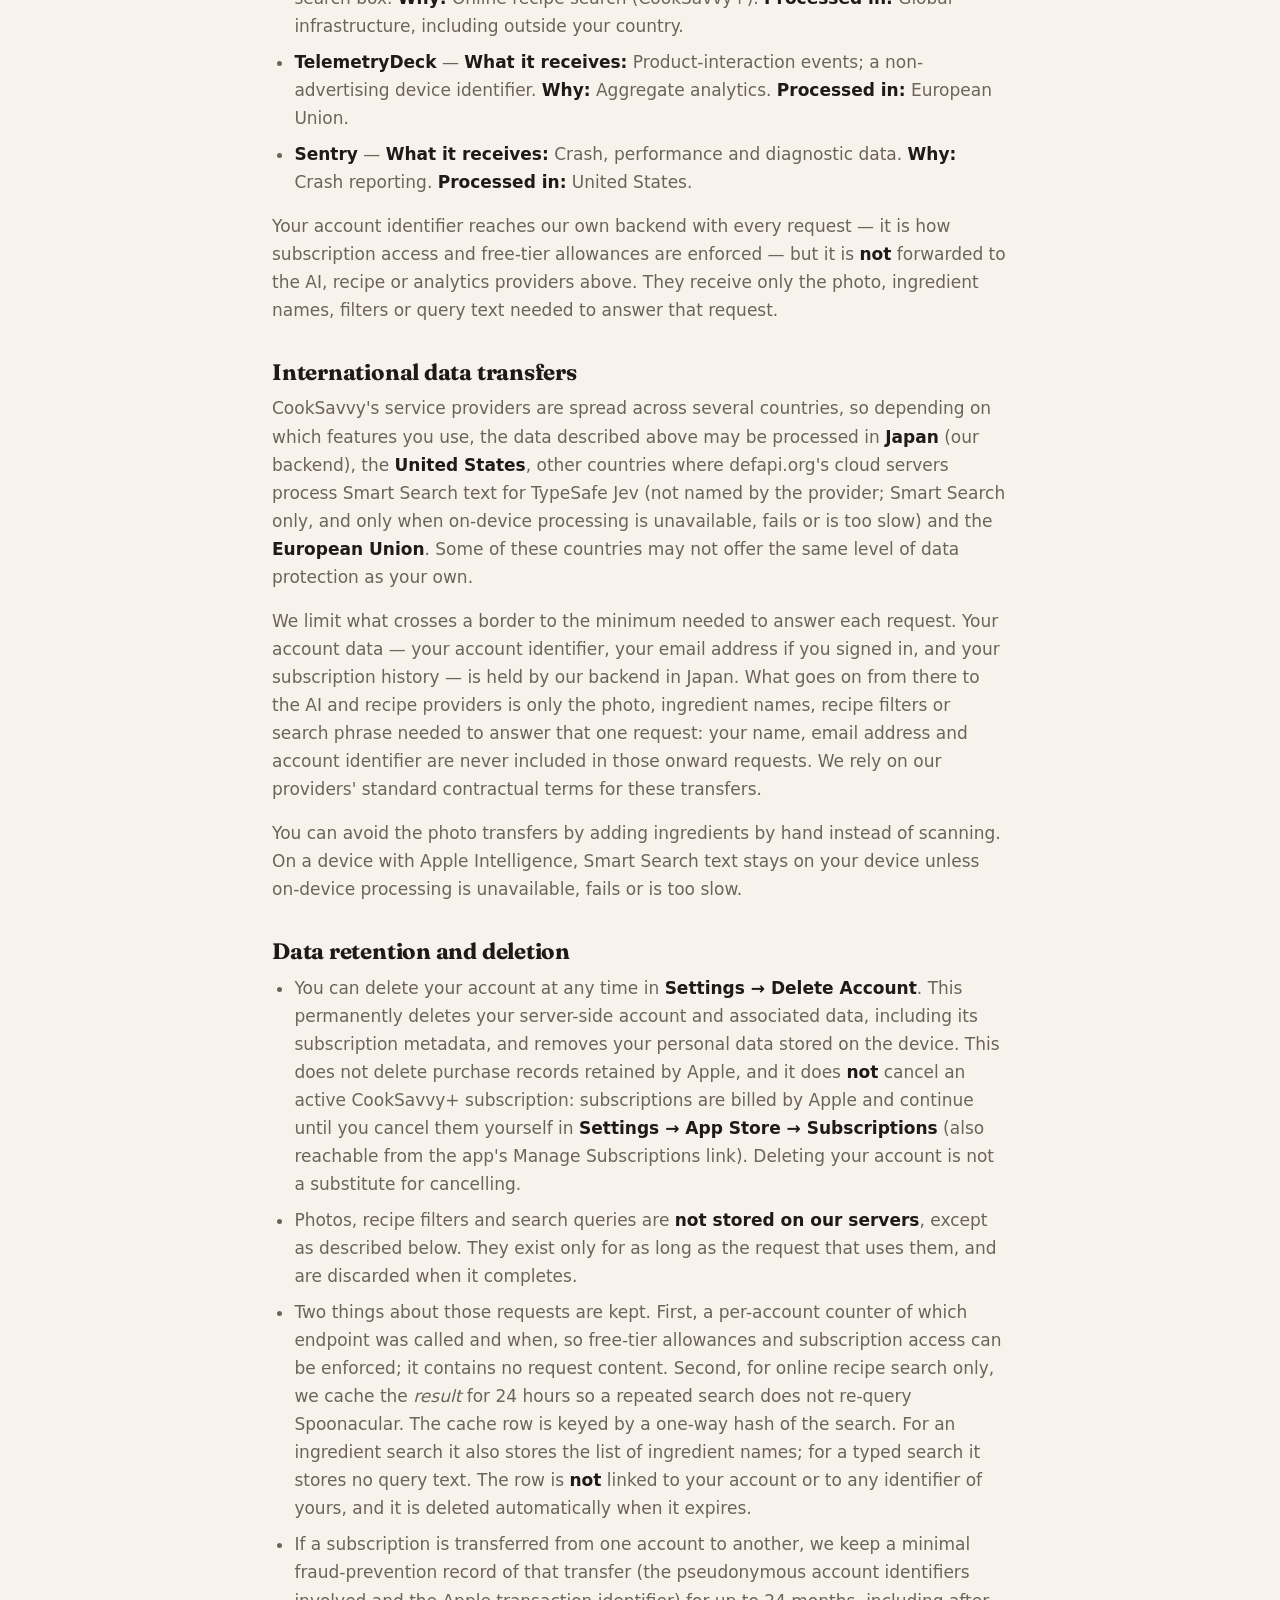
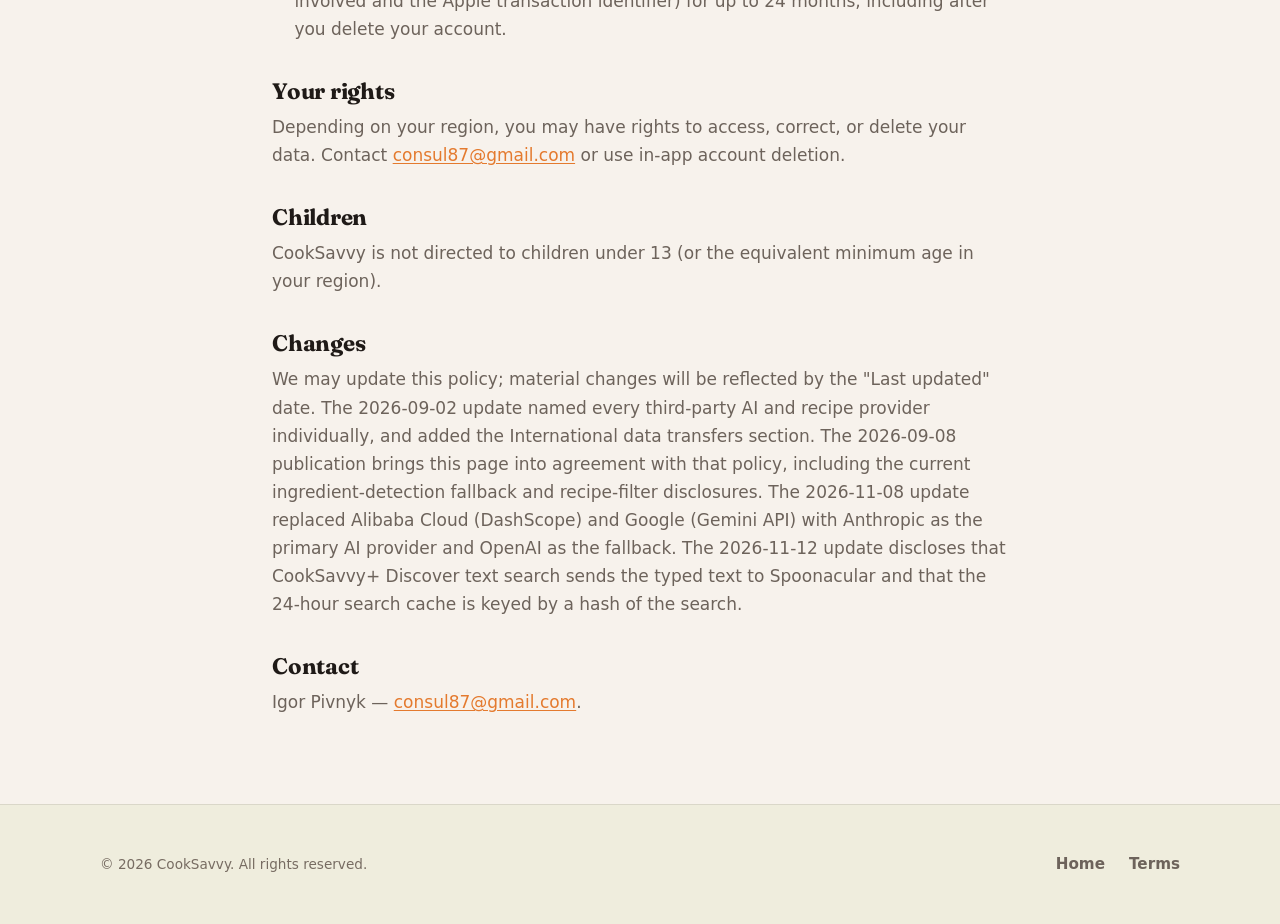
==== commit 72daf219: "Disclose typed Discover search text sent to Spoonacular" ====
--- a/privacy.html
+++ b/privacy.html
@@ -50,7 +50,7 @@
           <a class="legal__back" href="index.html">&larr; Back to home</a>
 
           <h1>Privacy Policy</h1>
-          <p class="legal__updated">Last updated: 8 November 2026</p>
+          <p class="legal__updated">Last updated: 12 November 2026</p>
 
           <h2>Who we are</h2>
 
@@ -78,8 +78,9 @@
           </li>
 
           <li>
-            Ingredient names and recipe filters are sent to third-party recipe and AI providers
-            to find or write recipes. Your name, email address and account identifier are never
+            Ingredient names, recipe filters and, for online recipe search, text you type into
+            Discover's search box are sent to third-party recipe and AI providers to find or write
+            recipes. Your name, email address and account identifier are never
             sent to any of them.
           </li>
 
@@ -164,7 +165,7 @@
 
           </ul>
 
-          <h3>Ingredient searches and generated recipes</h3>
+          <h3>Recipe searches and generated recipes</h3>
 
           <p>
             CookSavvy searches an offline recipe database on your device by default. Two
@@ -175,8 +176,9 @@
 
           <li>
             <strong>Online recipe search.</strong> The <em>names</em> of the ingredients you
-            selected are sent to our backend, which queries <strong>Spoonacular</strong>, a
-            third-party recipe API, for matching recipes.
+            selected, or the text you type into Discover's search box, are sent to our backend,
+            which queries <strong>Spoonacular</strong>, a third-party recipe API, for matching
+            recipes.
           </li>
 
           <li>
@@ -204,9 +206,10 @@
             account identifier. Both are processed transiently to answer that one request, and
             neither is used to build a profile of you or for advertising. For online recipe
             search we do cache the <em>result</em> for 24 hours so a repeated search does not
-            re-query Spoonacular; that cache stores the ingredient names searched for, is not
-            linked to your account, and expires automatically. See <strong>Data retention and
-            deletion</strong>.
+            re-query Spoonacular. The cache is keyed by a one-way hash of the search; for an
+            ingredient search it also stores the ingredient names, and for a typed search it
+            stores no query text. It is not linked to your account and expires automatically. See
+            <strong>Data retention and deletion</strong>.
           </p>
 
           <h3>Search queries (Smart Search)</h3>
@@ -346,7 +349,8 @@
           </li>
 
           <li>
-            <strong>Spoonacular</strong> — <strong>What it receives:</strong> Ingredient names.
+            <strong>Spoonacular</strong> — <strong>What it receives:</strong> Ingredient names;
+            text typed into Discover's search box.
             <strong>Why:</strong> Online recipe search (CookSavvy+). <strong>Processed
             in:</strong> Global infrastructure, including outside your country.
           </li>
@@ -419,8 +423,8 @@
 
           <li>
             Photos, recipe filters and search queries are <strong>not stored on our
-            servers</strong>. They exist only for as long as the request that uses them, and are
-            discarded when it completes.
+            servers</strong>, except as described below. They exist only for as long as the
+            request that uses them, and are discarded when it completes.
           </li>
 
           <li>
@@ -428,9 +432,10 @@
             endpoint was called and when, so free-tier allowances and subscription access can be
             enforced; it contains no request content. Second, for online recipe search only, we
             cache the <em>result</em> for 24 hours so a repeated search does not re-query
-            Spoonacular; that cache row stores the list of ingredient names that was searched
-            for, and is <strong>not</strong> linked to your account or to any identifier of
-            yours. It is deleted automatically when it expires.
+            Spoonacular. The cache row is keyed by a one-way hash of the search. For an ingredient
+            search it also stores the list of ingredient names; for a typed search it stores no
+            query text. The row is <strong>not</strong> linked to your account or to any
+            identifier of yours, and it is deleted automatically when it expires.
           </li>
 
           <li>
@@ -466,7 +471,9 @@
             publication brings this page into agreement with that policy, including the current
             ingredient-detection fallback and recipe-filter disclosures. The 2026-11-08 update
             replaced Alibaba Cloud (DashScope) and Google (Gemini API) with Anthropic as the primary
-            AI provider and OpenAI as the fallback.
+            AI provider and OpenAI as the fallback. The 2026-11-12 update discloses that CookSavvy+
+            Discover text search sends the typed text to Spoonacular and that the 24-hour search
+            cache is keyed by a hash of the search.
           </p>
 
           <h2>Contact</h2>
